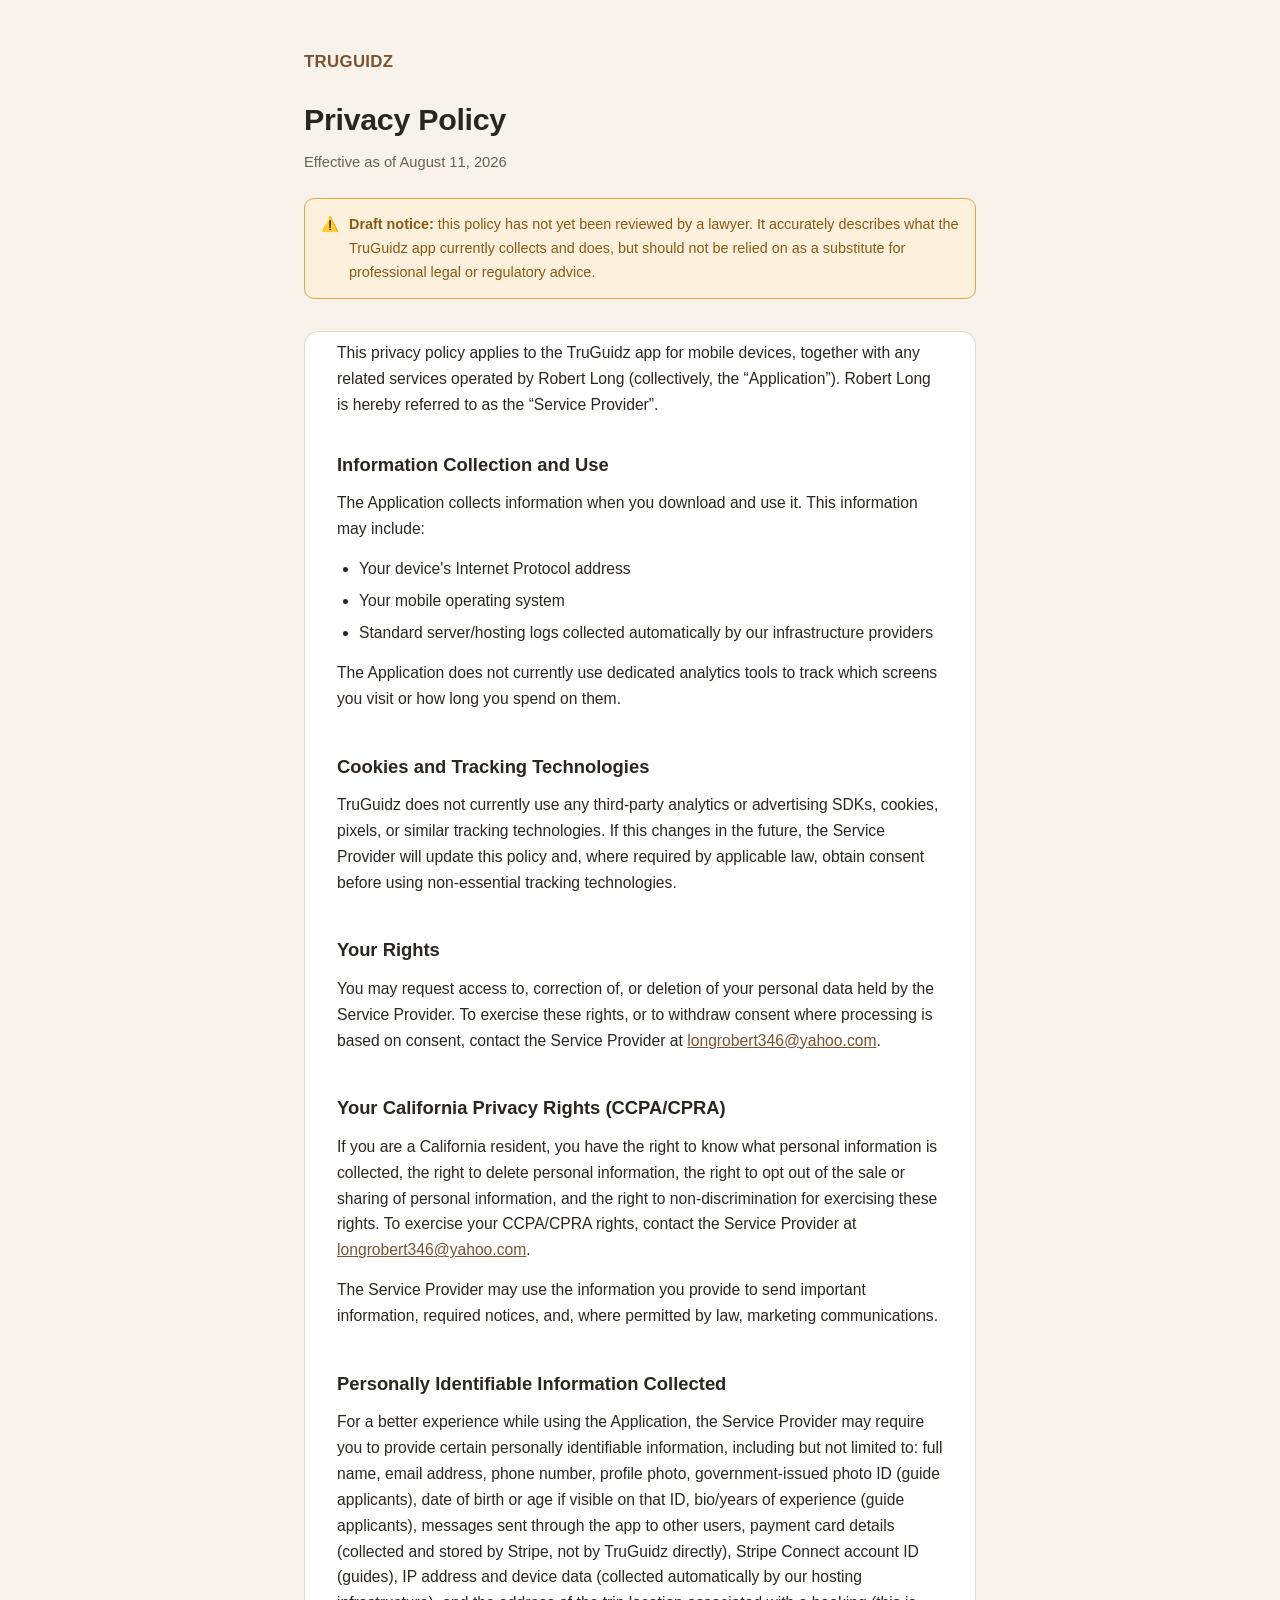
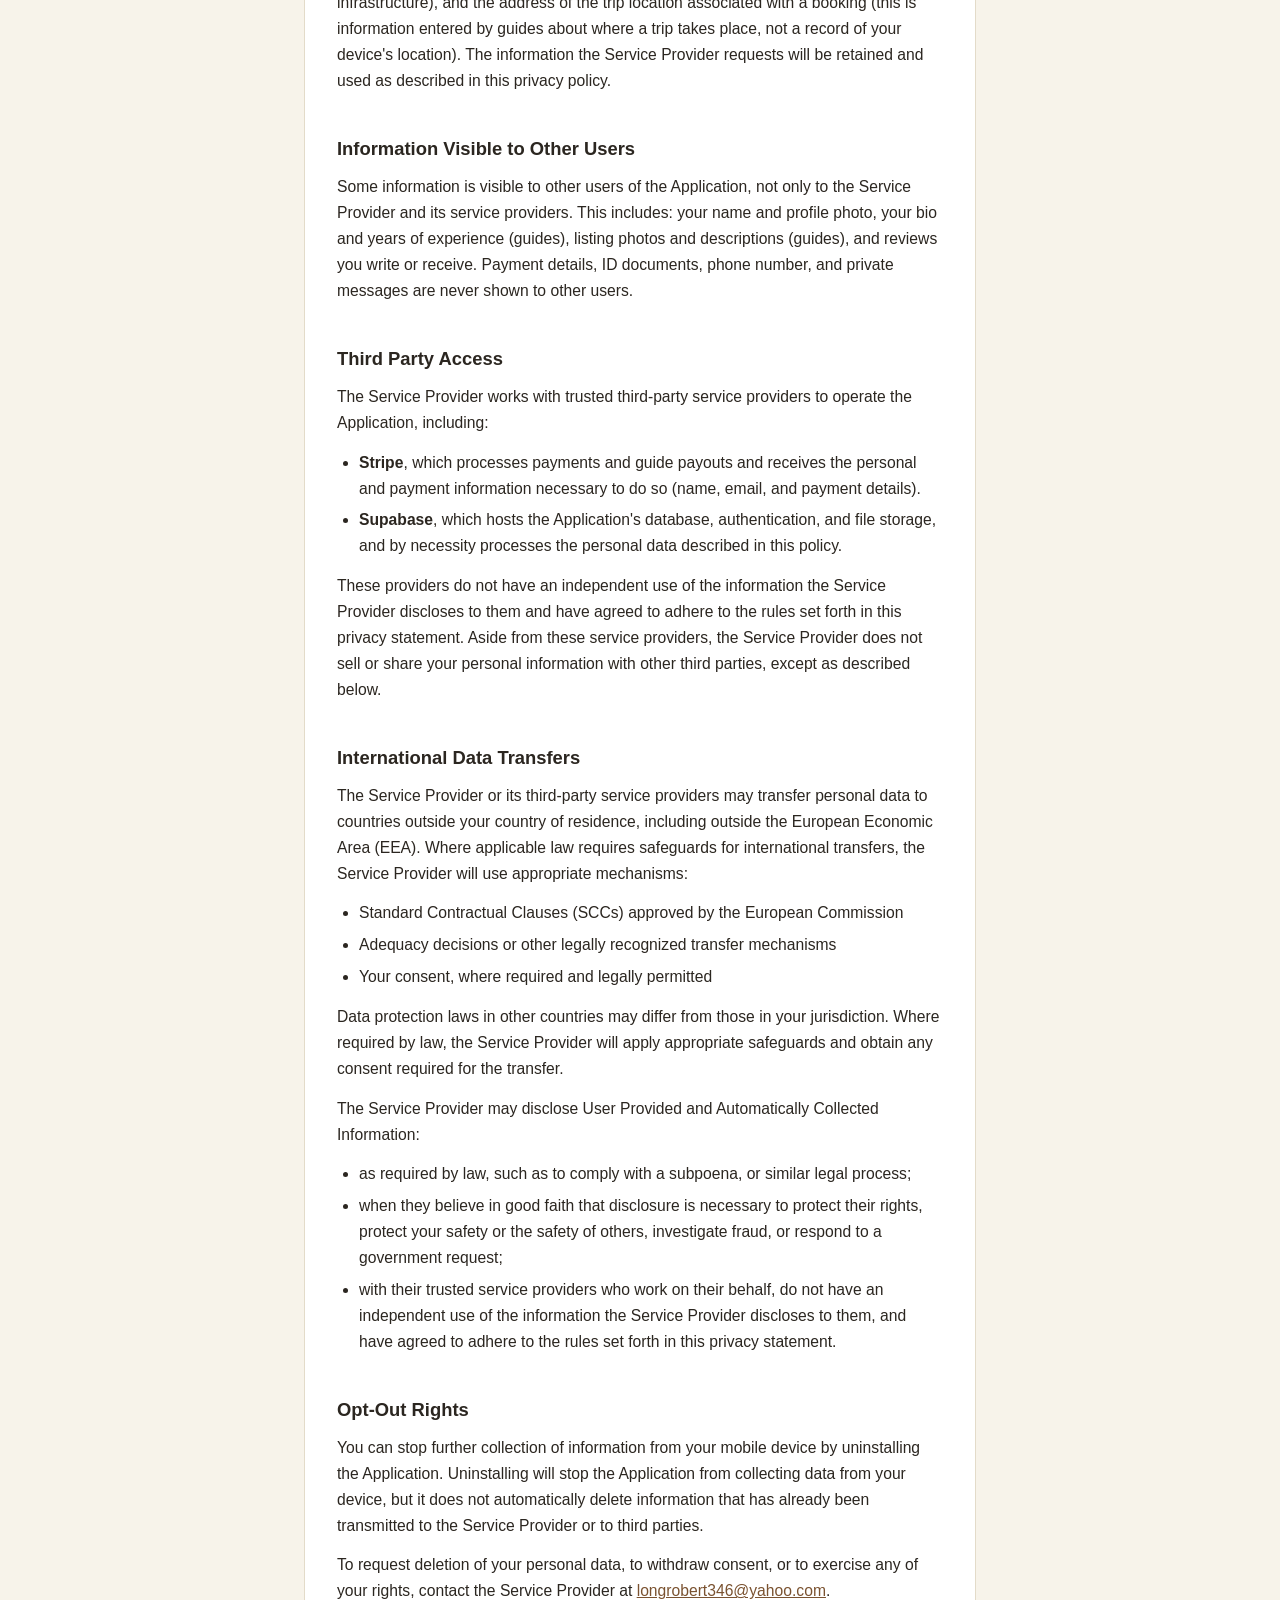
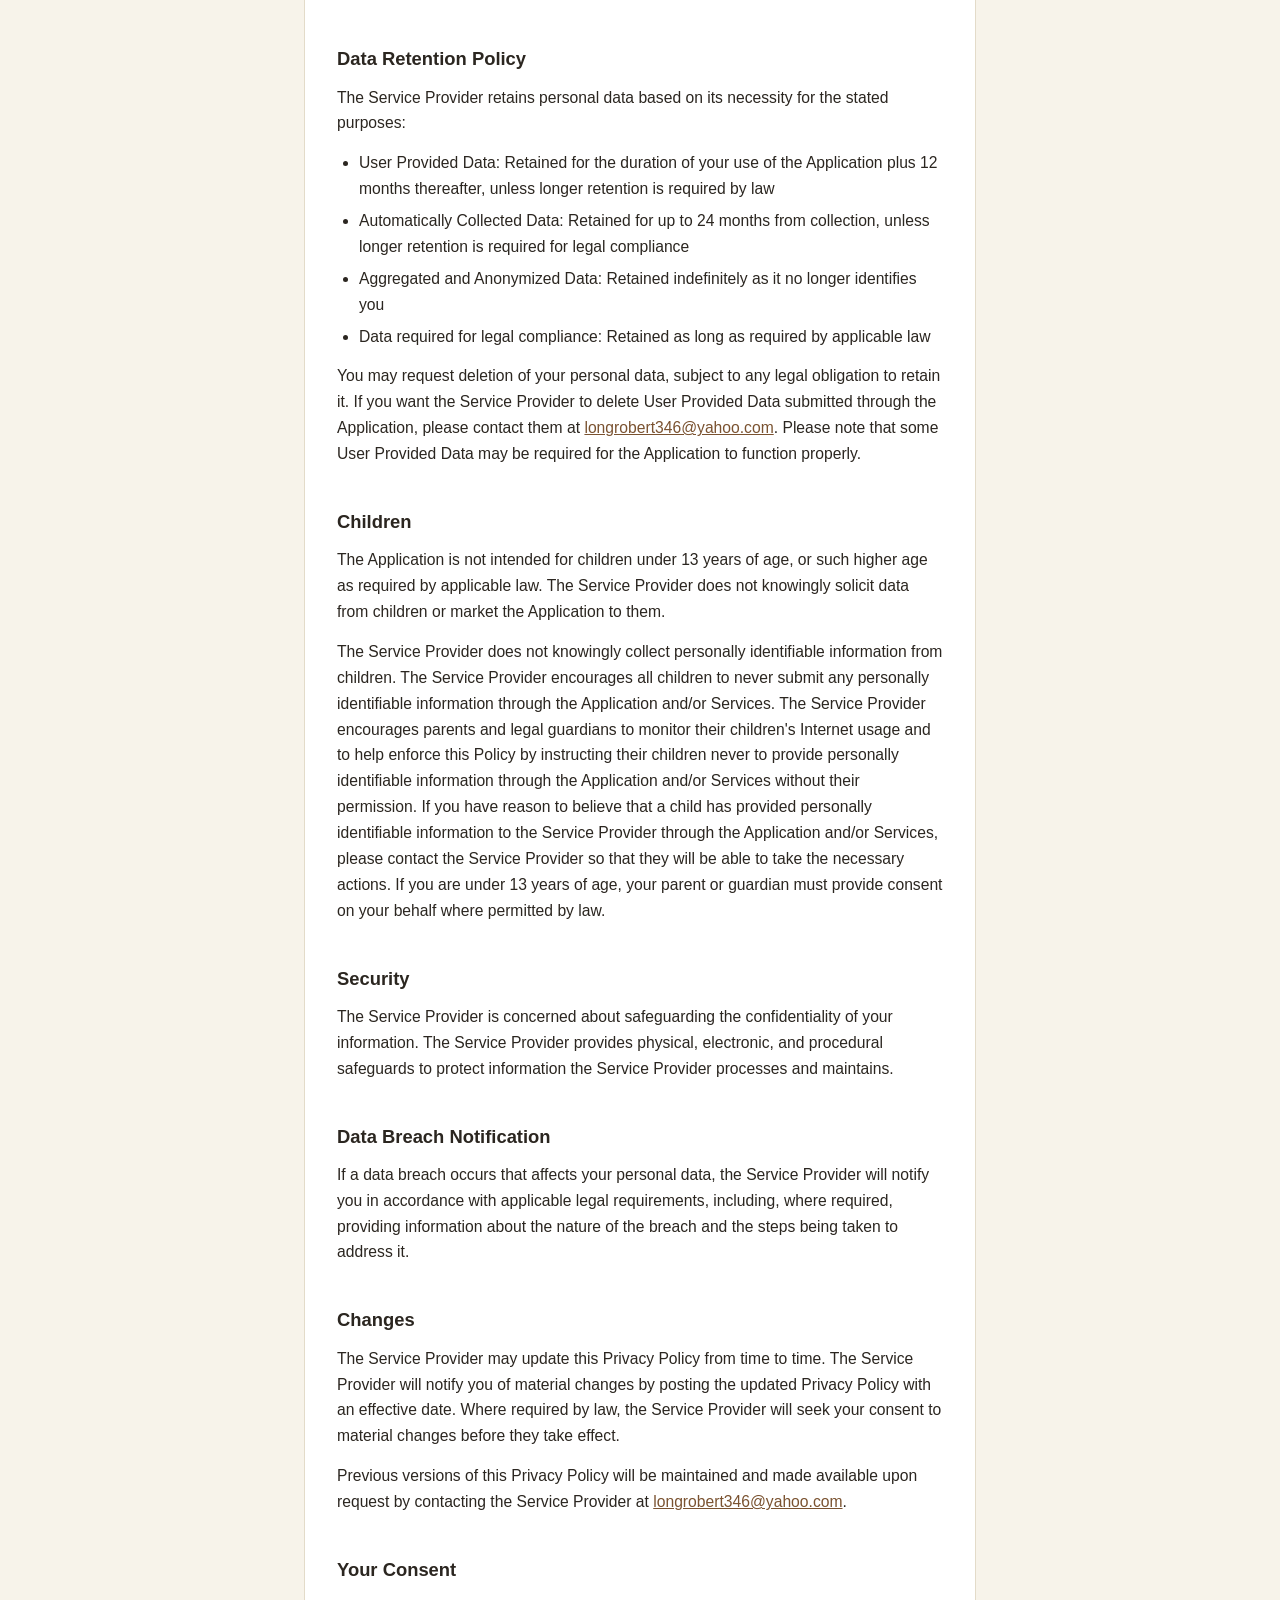
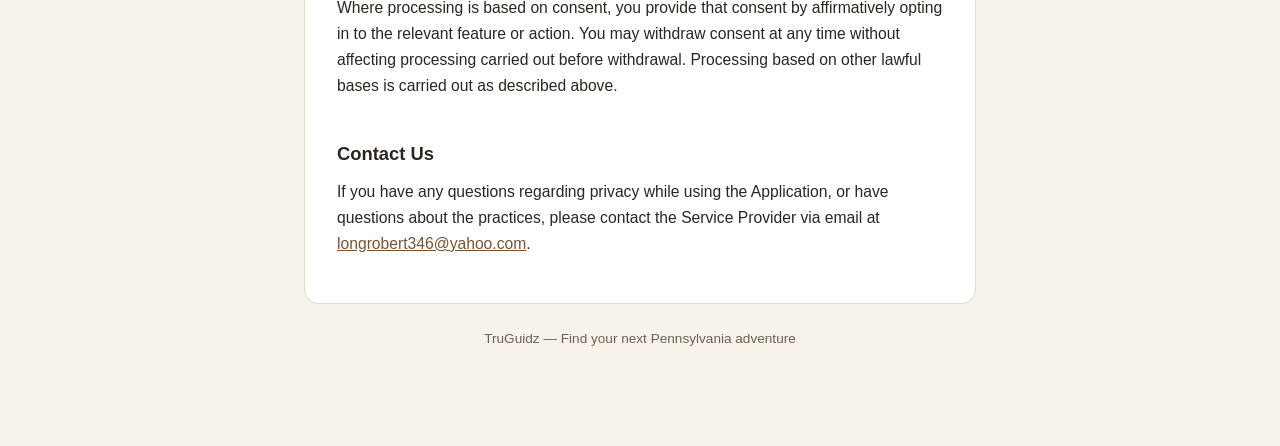
==== index.html @ 936d5848 "Add TruGuidz privacy policy page" ====
<!DOCTYPE html>
<html lang="en">
<head>
<meta charset="UTF-8">
<meta name="viewport" content="width=device-width, initial-scale=1.0">
<title>Privacy Policy — TruGuidz</title>
<meta name="description" content="Privacy Policy for the TruGuidz mobile app.">
<style>
  :root {
    --bg: #f7f3ea;
    --card: #ffffff;
    --text: #2b2620;
    --text-secondary: #6b6152;
    --accent: #7a5230;
    --border: #e3dbc9;
    --warn-bg: #fdf1de;
    --warn-border: #e0a94f;
    --warn-text: #8a5a12;
  }
  @media (prefers-color-scheme: dark) {
    :root {
      --bg: #1c2118;
      --card: #262c21;
      --text: #f0ece1;
      --text-secondary: #b3ab98;
      --accent: #d3a86c;
      --border: #3a4234;
      --warn-bg: #332a17;
      --warn-border: #a97a2e;
      --warn-text: #eec27f;
    }
  }
  * { box-sizing: border-box; }
  html, body {
    margin: 0;
    padding: 0;
    background: var(--bg);
    color: var(--text);
  }
  body {
    font-family: -apple-system, BlinkMacSystemFont, "Segoe UI", Roboto, Helvetica, Arial, sans-serif;
    line-height: 1.65;
    -webkit-font-smoothing: antialiased;
  }
  .wrap {
    max-width: 720px;
    margin: 0 auto;
    padding: 48px 24px 96px;
  }
  header {
    margin-bottom: 32px;
  }
  .brand {
    display: flex;
    align-items: center;
    gap: 10px;
    font-weight: 700;
    font-size: 1.05rem;
    color: var(--accent);
    letter-spacing: 0.02em;
    text-transform: uppercase;
    margin-bottom: 18px;
  }
  h1 {
    font-size: 1.9rem;
    margin: 0 0 6px;
    letter-spacing: -0.01em;
  }
  .effective {
    color: var(--text-secondary);
    font-size: 0.92rem;
    margin: 0;
  }
  .draft-banner {
    display: flex;
    gap: 10px;
    align-items: flex-start;
    background: var(--warn-bg);
    border: 1px solid var(--warn-border);
    color: var(--warn-text);
    border-radius: 10px;
    padding: 14px 16px;
    font-size: 0.9rem;
    margin: 24px 0 8px;
  }
  .draft-banner strong { color: inherit; }
  main {
    background: var(--card);
    border: 1px solid var(--border);
    border-radius: 14px;
    padding: 8px 32px 32px;
  }
  h2 {
    font-size: 1.15rem;
    margin: 32px 0 10px;
    padding-top: 8px;
  }
  h2:first-of-type { margin-top: 24px; }
  p, li { font-size: 0.98rem; color: var(--text); }
  p { margin: 0 0 14px; }
  ul { margin: 0 0 14px; padding-left: 22px; }
  li { margin-bottom: 6px; }
  a { color: var(--accent); }
  .contact {
    margin-top: 8px;
  }
  footer {
    max-width: 720px;
    margin: 24px auto 0;
    padding: 0 24px;
    color: var(--text-secondary);
    font-size: 0.85rem;
    text-align: center;
  }
</style>
</head>
<body>
  <div class="wrap">
    <header>
      <div class="brand">TruGuidz</div>
      <h1>Privacy Policy</h1>
      <p class="effective">Effective as of August 11, 2026</p>
      <div class="draft-banner">
        <span>⚠️</span>
        <span><strong>Draft notice:</strong> this policy has not yet been reviewed by a lawyer. It accurately describes what the TruGuidz app currently collects and does, but should not be relied on as a substitute for professional legal or regulatory advice.</span>
      </div>
    </header>

    <main>
      <p>This privacy policy applies to the TruGuidz app for mobile devices, together with any related services operated by Robert Long (collectively, the &ldquo;Application&rdquo;). Robert Long is hereby referred to as the &ldquo;Service Provider&rdquo;.</p>

      <h2>Information Collection and Use</h2>
      <p>The Application collects information when you download and use it. This information may include:</p>
      <ul>
        <li>Your device's Internet Protocol address</li>
        <li>Your mobile operating system</li>
        <li>Standard server/hosting logs collected automatically by our infrastructure providers</li>
      </ul>
      <p>The Application does not currently use dedicated analytics tools to track which screens you visit or how long you spend on them.</p>

      <h2>Cookies and Tracking Technologies</h2>
      <p>TruGuidz does not currently use any third-party analytics or advertising SDKs, cookies, pixels, or similar tracking technologies. If this changes in the future, the Service Provider will update this policy and, where required by applicable law, obtain consent before using non-essential tracking technologies.</p>

      <h2>Your Rights</h2>
      <p>You may request access to, correction of, or deletion of your personal data held by the Service Provider. To exercise these rights, or to withdraw consent where processing is based on consent, contact the Service Provider at <a href="mailto:longrobert346@yahoo.com">longrobert346@yahoo.com</a>.</p>

      <h2>Your California Privacy Rights (CCPA/CPRA)</h2>
      <p>If you are a California resident, you have the right to know what personal information is collected, the right to delete personal information, the right to opt out of the sale or sharing of personal information, and the right to non-discrimination for exercising these rights. To exercise your CCPA/CPRA rights, contact the Service Provider at <a href="mailto:longrobert346@yahoo.com">longrobert346@yahoo.com</a>.</p>
      <p>The Service Provider may use the information you provide to send important information, required notices, and, where permitted by law, marketing communications.</p>

      <h2>Personally Identifiable Information Collected</h2>
      <p>For a better experience while using the Application, the Service Provider may require you to provide certain personally identifiable information, including but not limited to: full name, email address, phone number, profile photo, government-issued photo ID (guide applicants), date of birth or age if visible on that ID, bio/years of experience (guide applicants), messages sent through the app to other users, payment card details (collected and stored by Stripe, not by TruGuidz directly), Stripe Connect account ID (guides), IP address and device data (collected automatically by our hosting infrastructure), and the address of the trip location associated with a booking (this is information entered by guides about where a trip takes place, not a record of your device's location). The information the Service Provider requests will be retained and used as described in this privacy policy.</p>

      <h2>Information Visible to Other Users</h2>
      <p>Some information is visible to other users of the Application, not only to the Service Provider and its service providers. This includes: your name and profile photo, your bio and years of experience (guides), listing photos and descriptions (guides), and reviews you write or receive. Payment details, ID documents, phone number, and private messages are never shown to other users.</p>

      <h2>Third Party Access</h2>
      <p>The Service Provider works with trusted third-party service providers to operate the Application, including:</p>
      <ul>
        <li><strong>Stripe</strong>, which processes payments and guide payouts and receives the personal and payment information necessary to do so (name, email, and payment details).</li>
        <li><strong>Supabase</strong>, which hosts the Application's database, authentication, and file storage, and by necessity processes the personal data described in this policy.</li>
      </ul>
      <p>These providers do not have an independent use of the information the Service Provider discloses to them and have agreed to adhere to the rules set forth in this privacy statement. Aside from these service providers, the Service Provider does not sell or share your personal information with other third parties, except as described below.</p>

      <h2>International Data Transfers</h2>
      <p>The Service Provider or its third-party service providers may transfer personal data to countries outside your country of residence, including outside the European Economic Area (EEA). Where applicable law requires safeguards for international transfers, the Service Provider will use appropriate mechanisms:</p>
      <ul>
        <li>Standard Contractual Clauses (SCCs) approved by the European Commission</li>
        <li>Adequacy decisions or other legally recognized transfer mechanisms</li>
        <li>Your consent, where required and legally permitted</li>
      </ul>
      <p>Data protection laws in other countries may differ from those in your jurisdiction. Where required by law, the Service Provider will apply appropriate safeguards and obtain any consent required for the transfer.</p>
      <p>The Service Provider may disclose User Provided and Automatically Collected Information:</p>
      <ul>
        <li>as required by law, such as to comply with a subpoena, or similar legal process;</li>
        <li>when they believe in good faith that disclosure is necessary to protect their rights, protect your safety or the safety of others, investigate fraud, or respond to a government request;</li>
        <li>with their trusted service providers who work on their behalf, do not have an independent use of the information the Service Provider discloses to them, and have agreed to adhere to the rules set forth in this privacy statement.</li>
      </ul>

      <h2>Opt-Out Rights</h2>
      <p>You can stop further collection of information from your mobile device by uninstalling the Application. Uninstalling will stop the Application from collecting data from your device, but it does not automatically delete information that has already been transmitted to the Service Provider or to third parties.</p>
      <p>To request deletion of your personal data, to withdraw consent, or to exercise any of your rights, contact the Service Provider at <a href="mailto:longrobert346@yahoo.com">longrobert346@yahoo.com</a>.</p>

      <h2>Data Retention Policy</h2>
      <p>The Service Provider retains personal data based on its necessity for the stated purposes:</p>
      <ul>
        <li>User Provided Data: Retained for the duration of your use of the Application plus 12 months thereafter, unless longer retention is required by law</li>
        <li>Automatically Collected Data: Retained for up to 24 months from collection, unless longer retention is required for legal compliance</li>
        <li>Aggregated and Anonymized Data: Retained indefinitely as it no longer identifies you</li>
        <li>Data required for legal compliance: Retained as long as required by applicable law</li>
      </ul>
      <p>You may request deletion of your personal data, subject to any legal obligation to retain it. If you want the Service Provider to delete User Provided Data submitted through the Application, please contact them at <a href="mailto:longrobert346@yahoo.com">longrobert346@yahoo.com</a>. Please note that some User Provided Data may be required for the Application to function properly.</p>

      <h2>Children</h2>
      <p>The Application is not intended for children under 13 years of age, or such higher age as required by applicable law. The Service Provider does not knowingly solicit data from children or market the Application to them.</p>
      <p>The Service Provider does not knowingly collect personally identifiable information from children. The Service Provider encourages all children to never submit any personally identifiable information through the Application and/or Services. The Service Provider encourages parents and legal guardians to monitor their children's Internet usage and to help enforce this Policy by instructing their children never to provide personally identifiable information through the Application and/or Services without their permission. If you have reason to believe that a child has provided personally identifiable information to the Service Provider through the Application and/or Services, please contact the Service Provider so that they will be able to take the necessary actions. If you are under 13 years of age, your parent or guardian must provide consent on your behalf where permitted by law.</p>

      <h2>Security</h2>
      <p>The Service Provider is concerned about safeguarding the confidentiality of your information. The Service Provider provides physical, electronic, and procedural safeguards to protect information the Service Provider processes and maintains.</p>

      <h2>Data Breach Notification</h2>
      <p>If a data breach occurs that affects your personal data, the Service Provider will notify you in accordance with applicable legal requirements, including, where required, providing information about the nature of the breach and the steps being taken to address it.</p>

      <h2>Changes</h2>
      <p>The Service Provider may update this Privacy Policy from time to time. The Service Provider will notify you of material changes by posting the updated Privacy Policy with an effective date. Where required by law, the Service Provider will seek your consent to material changes before they take effect.</p>
      <p>Previous versions of this Privacy Policy will be maintained and made available upon request by contacting the Service Provider at <a href="mailto:longrobert346@yahoo.com">longrobert346@yahoo.com</a>.</p>

      <h2>Your Consent</h2>
      <p>Where processing is based on consent, you provide that consent by affirmatively opting in to the relevant feature or action. You may withdraw consent at any time without affecting processing carried out before withdrawal. Processing based on other lawful bases is carried out as described above.</p>

      <h2>Contact Us</h2>
      <p class="contact">If you have any questions regarding privacy while using the Application, or have questions about the practices, please contact the Service Provider via email at <a href="mailto:longrobert346@yahoo.com">longrobert346@yahoo.com</a>.</p>
    </main>

    <footer>
      TruGuidz — Find your next Pennsylvania adventure
    </footer>
  </div>
</body>
</html>
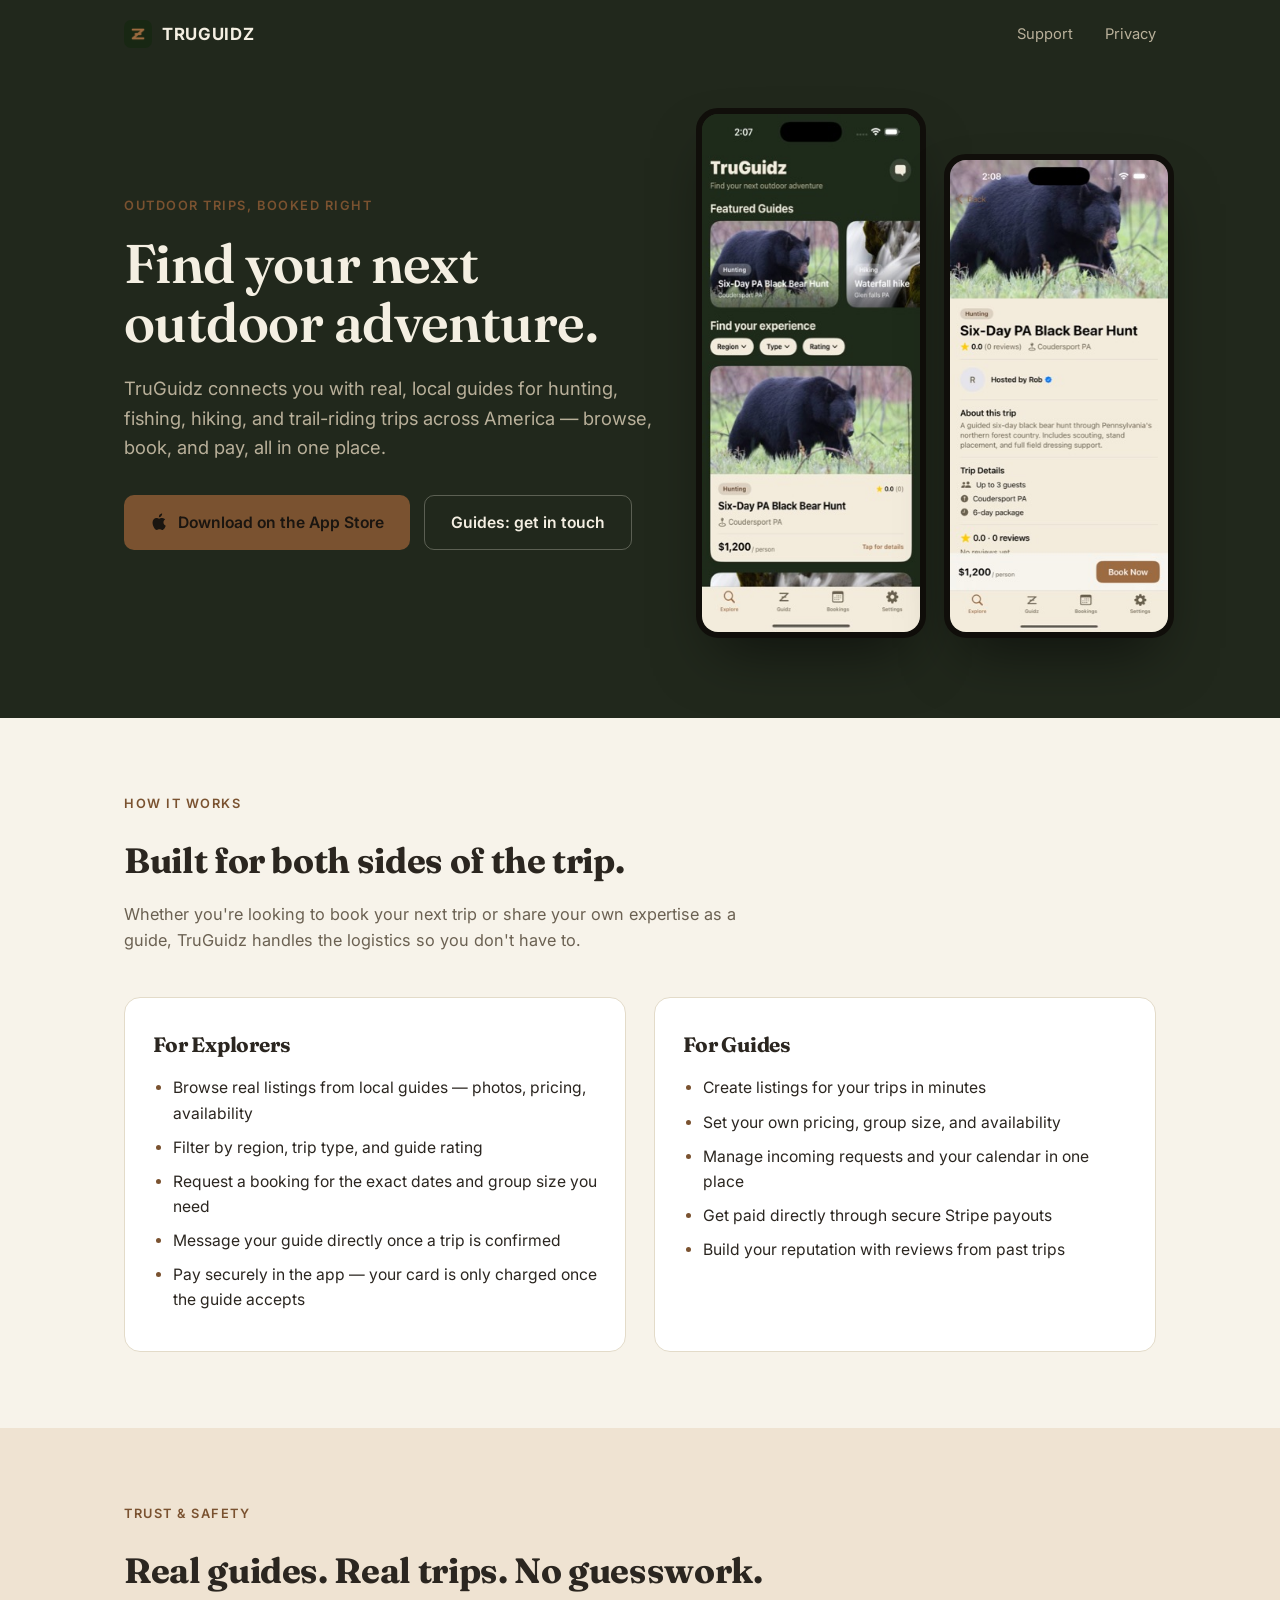
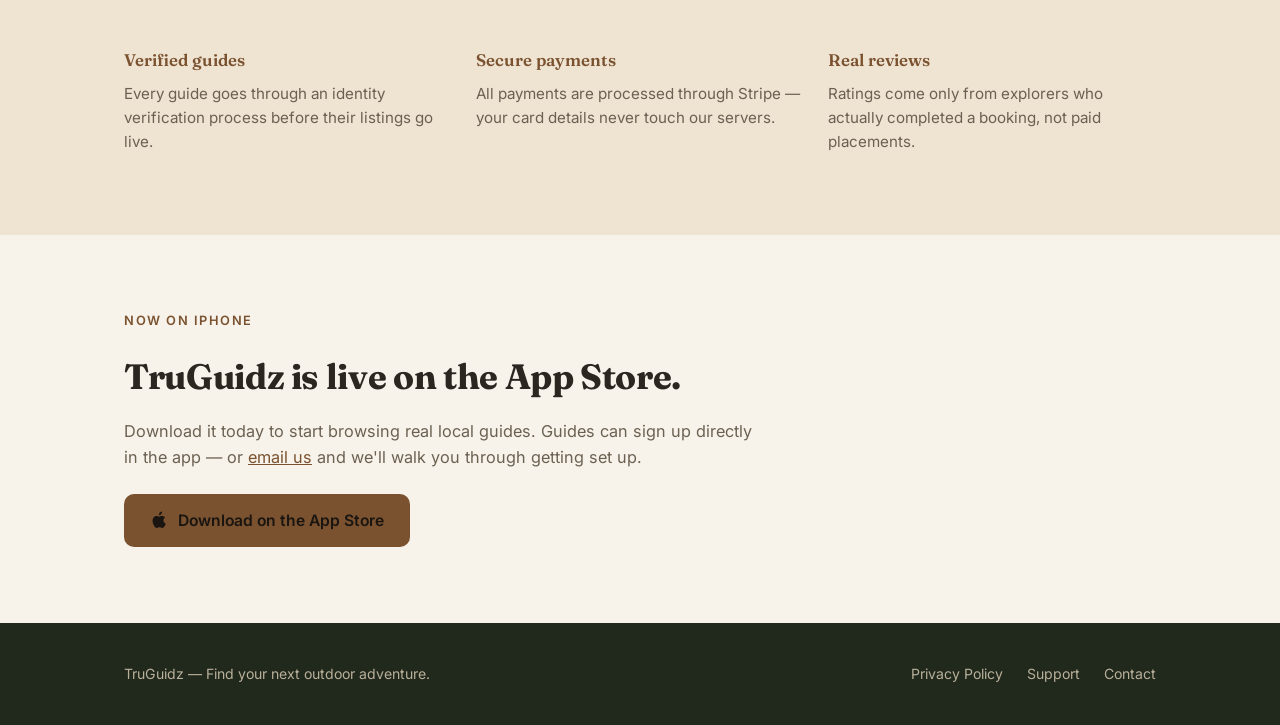
==== commit 186131d6: "Make the landing page the site root, move privacy policy to /privacy.html truguidz.com is about to b" ====
--- a/index.html
+++ b/index.html
@@ -3,8 +3,12 @@
 <head>
 <meta charset="UTF-8">
 <meta name="viewport" content="width=device-width, initial-scale=1.0">
-<title>Privacy Policy — TruGuidz</title>
-<meta name="description" content="Privacy Policy for the TruGuidz mobile app.">
+<title>TruGuidz — Find Your Next Outdoor Adventure</title>
+<meta name="description" content="TruGuidz connects explorers with local outdoor guides for hunting, fishing, hiking, and trail-riding trips across America.">
+<link rel="icon" href="img/icon-512.png">
+<link rel="preconnect" href="https://fonts.googleapis.com">
+<link rel="preconnect" href="https://fonts.gstatic.com" crossorigin>
+<link href="https://fonts.googleapis.com/css2?family=Fraunces:opsz,wght@9..144,400;9..144,600;9..144,700&family=Inter:wght@400;500;600;700&display=swap" rel="stylesheet">
 <style>
   :root {
     --bg: #f7f3ea;
@@ -12,10 +16,11 @@
     --text: #2b2620;
     --text-secondary: #6b6152;
     --accent: #7a5230;
+    --accent-soft: #efe3d2;
     --border: #e3dbc9;
-    --warn-bg: #fdf1de;
-    --warn-border: #e0a94f;
-    --warn-text: #8a5a12;
+    --hero-bg: #21281c;
+    --hero-text: #f4efe2;
+    --hero-text-secondary: #b9b09a;
   }
   @media (prefers-color-scheme: dark) {
     :root {
@@ -24,10 +29,11 @@
       --text: #f0ece1;
       --text-secondary: #b3ab98;
       --accent: #d3a86c;
+      --accent-soft: #33291b;
       --border: #3a4234;
-      --warn-bg: #332a17;
-      --warn-border: #a97a2e;
-      --warn-text: #eec27f;
+      --hero-bg: #14170f;
+      --hero-text: #f4efe2;
+      --hero-text-secondary: #948a72;
     }
   }
   * { box-sizing: border-box; }
@@ -38,17 +44,30 @@
     color: var(--text);
   }
   body {
-    font-family: -apple-system, BlinkMacSystemFont, "Segoe UI", Roboto, Helvetica, Arial, sans-serif;
-    line-height: 1.65;
+    font-family: 'Inter', -apple-system, BlinkMacSystemFont, "Segoe UI", sans-serif;
+    line-height: 1.6;
     -webkit-font-smoothing: antialiased;
   }
+  h1, h2, h3 {
+    font-family: 'Fraunces', Georgia, serif;
+    letter-spacing: -0.01em;
+    text-wrap: balance;
+  }
+  img { max-width: 100%; display: block; }
+  a { color: var(--accent); }
+
   .wrap {
-    max-width: 720px;
+    max-width: 1080px;
     margin: 0 auto;
-    padding: 48px 24px 96px;
-  }
-  header {
-    margin-bottom: 32px;
+    padding: 0 24px;
+  }
+
+  /* Nav */
+  nav.top {
+    display: flex;
+    align-items: center;
+    justify-content: space-between;
+    padding: 20px 0;
   }
   .brand {
     display: flex;
@@ -56,165 +75,273 @@
     gap: 10px;
     font-weight: 700;
     font-size: 1.05rem;
+    color: var(--hero-text);
+    text-transform: uppercase;
+    letter-spacing: 0.04em;
+  }
+  .brand img { width: 28px; height: 28px; border-radius: 7px; }
+  nav.top .links a {
+    color: var(--hero-text-secondary);
+    text-decoration: none;
+    font-size: 0.92rem;
+    margin-left: 28px;
+  }
+  nav.top .links a:hover { color: var(--hero-text); }
+
+  /* Hero */
+  header.hero {
+    background: var(--hero-bg);
+    color: var(--hero-text);
+    padding-bottom: 80px;
+  }
+  .hero-inner {
+    display: grid;
+    grid-template-columns: 1.1fr 0.9fr;
+    gap: 48px;
+    align-items: center;
+    padding-top: 40px;
+  }
+  @media (max-width: 780px) {
+    .hero-inner { grid-template-columns: 1fr; padding-top: 8px; }
+  }
+  .eyebrow {
+    font-size: 0.8rem;
+    letter-spacing: 0.12em;
+    text-transform: uppercase;
     color: var(--accent);
-    letter-spacing: 0.02em;
-    text-transform: uppercase;
+    font-weight: 600;
     margin-bottom: 18px;
   }
-  h1 {
-    font-size: 1.9rem;
-    margin: 0 0 6px;
-    letter-spacing: -0.01em;
-  }
-  .effective {
-    color: var(--text-secondary);
-    font-size: 0.92rem;
-    margin: 0;
-  }
-  .draft-banner {
+  h1.hero-title {
+    font-size: clamp(2.4rem, 5vw, 3.4rem);
+    line-height: 1.08;
+    margin: 0 0 22px;
+    font-weight: 600;
+  }
+  p.hero-sub {
+    font-size: 1.15rem;
+    color: var(--hero-text-secondary);
+    max-width: 46ch;
+    margin: 0 0 32px;
+  }
+  .hero-actions { display: flex; gap: 14px; flex-wrap: wrap; }
+  .btn {
+    display: inline-block;
+    padding: 14px 26px;
+    border-radius: 10px;
+    font-weight: 600;
+    font-size: 0.98rem;
+    text-decoration: none;
+  }
+  .btn-primary {
+    background: var(--accent);
+    color: #1a1510;
+  }
+  .btn-ghost {
+    color: var(--hero-text);
+    border: 1px solid rgba(244,239,226,0.28);
+  }
+  .btn-appstore {
+    display: inline-flex;
+    align-items: center;
+    gap: 10px;
+  }
+  .hero-visual {
     display: flex;
-    gap: 10px;
-    align-items: flex-start;
-    background: var(--warn-bg);
-    border: 1px solid var(--warn-border);
-    color: var(--warn-text);
-    border-radius: 10px;
-    padding: 14px 16px;
-    font-size: 0.9rem;
-    margin: 24px 0 8px;
-  }
-  .draft-banner strong { color: inherit; }
-  main {
+    justify-content: center;
+    gap: 18px;
+  }
+  .phone-shot {
+    width: 100%;
+    max-width: 230px;
+    border-radius: 22px;
+    border: 6px solid #100e0a;
+    box-shadow: 0 30px 60px -20px rgba(0,0,0,0.55);
+  }
+  .phone-shot.offset { margin-top: 46px; }
+
+  /* Sections */
+  section { padding: 76px 0; }
+  .section-head { max-width: 640px; margin: 0 0 44px; }
+  .section-head .eyebrow { color: var(--accent); }
+  .section-head h2 { font-size: clamp(1.7rem, 3.2vw, 2.2rem); margin: 0 0 12px; }
+  .section-head p { color: var(--text-secondary); margin: 0; font-size: 1.02rem; }
+
+  .grid-2 {
+    display: grid;
+    grid-template-columns: 1fr 1fr;
+    gap: 28px;
+  }
+  @media (max-width: 780px) { .grid-2 { grid-template-columns: 1fr; } }
+
+  .card {
     background: var(--card);
     border: 1px solid var(--border);
-    border-radius: 14px;
-    padding: 8px 32px 32px;
-  }
-  h2 {
-    font-size: 1.15rem;
-    margin: 32px 0 10px;
-    padding-top: 8px;
-  }
-  h2:first-of-type { margin-top: 24px; }
-  p, li { font-size: 0.98rem; color: var(--text); }
-  p { margin: 0 0 14px; }
-  ul { margin: 0 0 14px; padding-left: 22px; }
-  li { margin-bottom: 6px; }
-  a { color: var(--accent); }
-  .contact {
-    margin-top: 8px;
-  }
+    border-radius: 16px;
+    padding: 30px 28px;
+  }
+  .card h3 {
+    font-size: 1.3rem;
+    margin: 0 0 14px;
+  }
+  .card ul {
+    margin: 0;
+    padding-left: 20px;
+    color: var(--text);
+  }
+  .card li { margin-bottom: 9px; font-size: 0.98rem; }
+  .card li::marker { color: var(--accent); }
+
+  .trust-row {
+    display: grid;
+    grid-template-columns: repeat(3, 1fr);
+    gap: 24px;
+  }
+  @media (max-width: 780px) { .trust-row { grid-template-columns: 1fr; } }
+  .trust-item {
+    padding: 4px 0;
+  }
+  .trust-item .num {
+    font-family: 'Fraunces', Georgia, serif;
+    font-size: 1.05rem;
+    color: var(--accent);
+    margin-bottom: 8px;
+    font-weight: 600;
+  }
+  .trust-item p { margin: 0; color: var(--text-secondary); font-size: 0.95rem; }
+
   footer {
-    max-width: 720px;
-    margin: 24px auto 0;
-    padding: 0 24px;
-    color: var(--text-secondary);
-    font-size: 0.85rem;
-    text-align: center;
-  }
+    background: var(--hero-bg);
+    color: var(--hero-text-secondary);
+    padding: 40px 0;
+    font-size: 0.88rem;
+  }
+  footer .wrap {
+    display: flex;
+    justify-content: space-between;
+    align-items: center;
+    flex-wrap: wrap;
+    gap: 12px;
+  }
+  footer a { color: var(--hero-text-secondary); text-decoration: none; margin-left: 20px; }
+  footer a:hover { color: var(--hero-text); }
+  footer .foot-links { margin-left: -20px; }
 </style>
 </head>
 <body>
-  <div class="wrap">
-    <header>
-      <div class="brand">TruGuidz</div>
-      <h1>Privacy Policy</h1>
-      <p class="effective">Effective as of August 11, 2026</p>
-      <div class="draft-banner">
-        <span>⚠️</span>
-        <span><strong>Draft notice:</strong> this policy has not yet been reviewed by a lawyer. It accurately describes what the TruGuidz app currently collects and does, but should not be relied on as a substitute for professional legal or regulatory advice.</span>
-      </div>
-    </header>
-
-    <main>
-      <p>This privacy policy applies to the TruGuidz app for mobile devices, together with any related services operated by Robert Long (collectively, the &ldquo;Application&rdquo;). Robert Long is hereby referred to as the &ldquo;Service Provider&rdquo;.</p>
-
-      <h2>Information Collection and Use</h2>
-      <p>The Application collects information when you download and use it. This information may include:</p>
-      <ul>
-        <li>Your device's Internet Protocol address</li>
-        <li>Your mobile operating system</li>
-        <li>Standard server/hosting logs collected automatically by our infrastructure providers</li>
-      </ul>
-      <p>The Application does not currently use dedicated analytics tools to track which screens you visit or how long you spend on them.</p>
-
-      <h2>Cookies and Tracking Technologies</h2>
-      <p>TruGuidz does not currently use any third-party analytics or advertising SDKs, cookies, pixels, or similar tracking technologies. If this changes in the future, the Service Provider will update this policy and, where required by applicable law, obtain consent before using non-essential tracking technologies.</p>
-
-      <h2>Your Rights</h2>
-      <p>You may request access to, correction of, or deletion of your personal data held by the Service Provider. To exercise these rights, or to withdraw consent where processing is based on consent, contact the Service Provider at <a href="mailto:longrobert346@yahoo.com">longrobert346@yahoo.com</a>.</p>
-
-      <h2>Your California Privacy Rights (CCPA/CPRA)</h2>
-      <p>If you are a California resident, you have the right to know what personal information is collected, the right to delete personal information, the right to opt out of the sale or sharing of personal information, and the right to non-discrimination for exercising these rights. To exercise your CCPA/CPRA rights, contact the Service Provider at <a href="mailto:longrobert346@yahoo.com">longrobert346@yahoo.com</a>.</p>
-      <p>The Service Provider may use the information you provide to send important information, required notices, and, where permitted by law, marketing communications.</p>
-
-      <h2>Personally Identifiable Information Collected</h2>
-      <p>For a better experience while using the Application, the Service Provider may require you to provide certain personally identifiable information, including but not limited to: full name, email address, phone number, profile photo, government-issued photo ID (guide applicants), date of birth or age if visible on that ID, bio/years of experience (guide applicants), messages sent through the app to other users, payment card details (collected and stored by Stripe, not by TruGuidz directly), Stripe Connect account ID (guides), IP address and device data (collected automatically by our hosting infrastructure), and the address of the trip location associated with a booking (this is information entered by guides about where a trip takes place, not a record of your device's location). The information the Service Provider requests will be retained and used as described in this privacy policy.</p>
-
-      <h2>Information Visible to Other Users</h2>
-      <p>Some information is visible to other users of the Application, not only to the Service Provider and its service providers. This includes: your name and profile photo, your bio and years of experience (guides), listing photos and descriptions (guides), and reviews you write or receive. Payment details, ID documents, phone number, and private messages are never shown to other users.</p>
-
-      <h2>Third Party Access</h2>
-      <p>The Service Provider works with trusted third-party service providers to operate the Application, including:</p>
-      <ul>
-        <li><strong>Stripe</strong>, which processes payments and guide payouts and receives the personal and payment information necessary to do so (name, email, and payment details).</li>
-        <li><strong>Supabase</strong>, which hosts the Application's database, authentication, and file storage, and by necessity processes the personal data described in this policy.</li>
-      </ul>
-      <p>These providers do not have an independent use of the information the Service Provider discloses to them and have agreed to adhere to the rules set forth in this privacy statement. Aside from these service providers, the Service Provider does not sell or share your personal information with other third parties, except as described below.</p>
-
-      <h2>International Data Transfers</h2>
-      <p>The Service Provider or its third-party service providers may transfer personal data to countries outside your country of residence, including outside the European Economic Area (EEA). Where applicable law requires safeguards for international transfers, the Service Provider will use appropriate mechanisms:</p>
-      <ul>
-        <li>Standard Contractual Clauses (SCCs) approved by the European Commission</li>
-        <li>Adequacy decisions or other legally recognized transfer mechanisms</li>
-        <li>Your consent, where required and legally permitted</li>
-      </ul>
-      <p>Data protection laws in other countries may differ from those in your jurisdiction. Where required by law, the Service Provider will apply appropriate safeguards and obtain any consent required for the transfer.</p>
-      <p>The Service Provider may disclose User Provided and Automatically Collected Information:</p>
-      <ul>
-        <li>as required by law, such as to comply with a subpoena, or similar legal process;</li>
-        <li>when they believe in good faith that disclosure is necessary to protect their rights, protect your safety or the safety of others, investigate fraud, or respond to a government request;</li>
-        <li>with their trusted service providers who work on their behalf, do not have an independent use of the information the Service Provider discloses to them, and have agreed to adhere to the rules set forth in this privacy statement.</li>
-      </ul>
-
-      <h2>Opt-Out Rights</h2>
-      <p>You can stop further collection of information from your mobile device by uninstalling the Application. Uninstalling will stop the Application from collecting data from your device, but it does not automatically delete information that has already been transmitted to the Service Provider or to third parties.</p>
-      <p>To request deletion of your personal data, to withdraw consent, or to exercise any of your rights, contact the Service Provider at <a href="mailto:longrobert346@yahoo.com">longrobert346@yahoo.com</a>.</p>
-
-      <h2>Data Retention Policy</h2>
-      <p>The Service Provider retains personal data based on its necessity for the stated purposes:</p>
-      <ul>
-        <li>User Provided Data: Retained for the duration of your use of the Application plus 12 months thereafter, unless longer retention is required by law</li>
-        <li>Automatically Collected Data: Retained for up to 24 months from collection, unless longer retention is required for legal compliance</li>
-        <li>Aggregated and Anonymized Data: Retained indefinitely as it no longer identifies you</li>
-        <li>Data required for legal compliance: Retained as long as required by applicable law</li>
-      </ul>
-      <p>You may request deletion of your personal data, subject to any legal obligation to retain it. If you want the Service Provider to delete User Provided Data submitted through the Application, please contact them at <a href="mailto:longrobert346@yahoo.com">longrobert346@yahoo.com</a>. Please note that some User Provided Data may be required for the Application to function properly.</p>
-
-      <h2>Children</h2>
-      <p>The Application is not intended for children under 13 years of age, or such higher age as required by applicable law. The Service Provider does not knowingly solicit data from children or market the Application to them.</p>
-      <p>The Service Provider does not knowingly collect personally identifiable information from children. The Service Provider encourages all children to never submit any personally identifiable information through the Application and/or Services. The Service Provider encourages parents and legal guardians to monitor their children's Internet usage and to help enforce this Policy by instructing their children never to provide personally identifiable information through the Application and/or Services without their permission. If you have reason to believe that a child has provided personally identifiable information to the Service Provider through the Application and/or Services, please contact the Service Provider so that they will be able to take the necessary actions. If you are under 13 years of age, your parent or guardian must provide consent on your behalf where permitted by law.</p>
-
-      <h2>Security</h2>
-      <p>The Service Provider is concerned about safeguarding the confidentiality of your information. The Service Provider provides physical, electronic, and procedural safeguards to protect information the Service Provider processes and maintains.</p>
-
-      <h2>Data Breach Notification</h2>
-      <p>If a data breach occurs that affects your personal data, the Service Provider will notify you in accordance with applicable legal requirements, including, where required, providing information about the nature of the breach and the steps being taken to address it.</p>
-
-      <h2>Changes</h2>
-      <p>The Service Provider may update this Privacy Policy from time to time. The Service Provider will notify you of material changes by posting the updated Privacy Policy with an effective date. Where required by law, the Service Provider will seek your consent to material changes before they take effect.</p>
-      <p>Previous versions of this Privacy Policy will be maintained and made available upon request by contacting the Service Provider at <a href="mailto:longrobert346@yahoo.com">longrobert346@yahoo.com</a>.</p>
-
-      <h2>Your Consent</h2>
-      <p>Where processing is based on consent, you provide that consent by affirmatively opting in to the relevant feature or action. You may withdraw consent at any time without affecting processing carried out before withdrawal. Processing based on other lawful bases is carried out as described above.</p>
-
-      <h2>Contact Us</h2>
-      <p class="contact">If you have any questions regarding privacy while using the Application, or have questions about the practices, please contact the Service Provider via email at <a href="mailto:longrobert346@yahoo.com">longrobert346@yahoo.com</a>.</p>
-    </main>
-
-    <footer>
-      TruGuidz — Find your next Pennsylvania adventure
-    </footer>
-  </div>
+
+<header class="hero">
+  <div class="wrap">
+    <nav class="top">
+      <div class="brand"><img src="img/icon-512.png" alt=""> TruGuidz</div>
+      <div class="links">
+        <a href="support.html">Support</a>
+        <a href="index.html">Privacy</a>
+      </div>
+    </nav>
+
+    <div class="hero-inner">
+      <div>
+        <div class="eyebrow">Outdoor trips, booked right</div>
+        <h1 class="hero-title">Find your next outdoor adventure.</h1>
+        <p class="hero-sub">TruGuidz connects you with real, local guides for hunting, fishing, hiking, and trail-riding trips across America — browse, book, and pay, all in one place.</p>
+        <div class="hero-actions">
+          <a class="btn btn-primary btn-appstore" href="https://apps.apple.com/us/app/truguidz/id6804742143">
+            <svg viewBox="0 0 384 512" width="18" height="18" fill="currentColor" aria-hidden="true"><path d="M318.7 268.7c-.2-36.7 16.4-64.4 50-84.8-18.8-26.9-47.2-41.7-84.7-44.6-35.5-2.8-74.3 20.7-88.5 20.7-15 0-49.4-19.7-76.4-19.7C63.3 141 8 184.8 8 273.5c0 26.2 4.8 53.3 14.4 81.2 12.8 37.6 59 129.3 107.2 127.8 25.2-.6 43-17.9 75.8-17.9 31.8 0 48.3 17.9 76.4 17.9 48.6-.7 90.4-84.1 102.6-121.8-65.2-30.7-65.7-90-65.7-91.99zM256.8 82.5c26.9-32 24.5-61.2 23.7-71.5-23.8 1.4-51.3 16.4-67 34.9-17.3 19.8-27.5 44.4-25.3 71.9 25.9 2 49.5-11.1 68.6-35.3z"/></svg>
+            Download on the App Store
+          </a>
+          <a class="btn btn-ghost" href="mailto:longrobert346@yahoo.com">Guides: get in touch</a>
+        </div>
+      </div>
+      <div class="hero-visual">
+        <img class="phone-shot" src="img/explore.jpg" alt="TruGuidz Explore screen showing outdoor trip listings">
+        <img class="phone-shot offset" src="img/listing.jpg" alt="TruGuidz listing detail screen for a guided trip">
+      </div>
+    </div>
+  </div>
+</header>
+
+<section>
+  <div class="wrap">
+    <div class="section-head">
+      <div class="eyebrow">How it works</div>
+      <h2>Built for both sides of the trip.</h2>
+      <p>Whether you're looking to book your next trip or share your own expertise as a guide, TruGuidz handles the logistics so you don't have to.</p>
+    </div>
+    <div class="grid-2">
+      <div class="card">
+        <h3>For Explorers</h3>
+        <ul>
+          <li>Browse real listings from local guides — photos, pricing, availability</li>
+          <li>Filter by region, trip type, and guide rating</li>
+          <li>Request a booking for the exact dates and group size you need</li>
+          <li>Message your guide directly once a trip is confirmed</li>
+          <li>Pay securely in the app — your card is only charged once the guide accepts</li>
+        </ul>
+      </div>
+      <div class="card">
+        <h3>For Guides</h3>
+        <ul>
+          <li>Create listings for your trips in minutes</li>
+          <li>Set your own pricing, group size, and availability</li>
+          <li>Manage incoming requests and your calendar in one place</li>
+          <li>Get paid directly through secure Stripe payouts</li>
+          <li>Build your reputation with reviews from past trips</li>
+        </ul>
+      </div>
+    </div>
+  </div>
+</section>
+
+<section style="background: var(--accent-soft);">
+  <div class="wrap">
+    <div class="section-head">
+      <div class="eyebrow">Trust &amp; safety</div>
+      <h2>Real guides. Real trips. No guesswork.</h2>
+    </div>
+    <div class="trust-row">
+      <div class="trust-item">
+        <div class="num">Verified guides</div>
+        <p>Every guide goes through an identity verification process before their listings go live.</p>
+      </div>
+      <div class="trust-item">
+        <div class="num">Secure payments</div>
+        <p>All payments are processed through Stripe — your card details never touch our servers.</p>
+      </div>
+      <div class="trust-item">
+        <div class="num">Real reviews</div>
+        <p>Ratings come only from explorers who actually completed a booking, not paid placements.</p>
+      </div>
+    </div>
+  </div>
+</section>
+
+<section>
+  <div class="wrap">
+    <div class="section-head" style="margin-bottom: 0;">
+      <div class="eyebrow">Now on iPhone</div>
+      <h2>TruGuidz is live on the App Store.</h2>
+      <p>Download it today to start browsing real local guides. Guides can sign up directly in the app — or <a href="mailto:longrobert346@yahoo.com">email us</a> and we'll walk you through getting set up.</p>
+      <div class="hero-actions" style="margin-top: 24px;">
+        <a class="btn btn-primary btn-appstore" href="https://apps.apple.com/us/app/truguidz/id6804742143">
+          <svg viewBox="0 0 384 512" width="18" height="18" fill="currentColor" aria-hidden="true"><path d="M318.7 268.7c-.2-36.7 16.4-64.4 50-84.8-18.8-26.9-47.2-41.7-84.7-44.6-35.5-2.8-74.3 20.7-88.5 20.7-15 0-49.4-19.7-76.4-19.7C63.3 141 8 184.8 8 273.5c0 26.2 4.8 53.3 14.4 81.2 12.8 37.6 59 129.3 107.2 127.8 25.2-.6 43-17.9 75.8-17.9 31.8 0 48.3 17.9 76.4 17.9 48.6-.7 90.4-84.1 102.6-121.8-65.2-30.7-65.7-90-65.7-91.99zM256.8 82.5c26.9-32 24.5-61.2 23.7-71.5-23.8 1.4-51.3 16.4-67 34.9-17.3 19.8-27.5 44.4-25.3 71.9 25.9 2 49.5-11.1 68.6-35.3z"/></svg>
+          Download on the App Store
+        </a>
+      </div>
+    </div>
+  </div>
+</section>
+
+<footer>
+  <div class="wrap">
+    <div>TruGuidz — Find your next outdoor adventure.</div>
+    <div class="foot-links">
+      <a href="index.html">Privacy Policy</a>
+      <a href="support.html">Support</a>
+      <a href="mailto:longrobert346@yahoo.com">Contact</a>
+    </div>
+  </div>
+</footer>
+
 </body>
 </html>
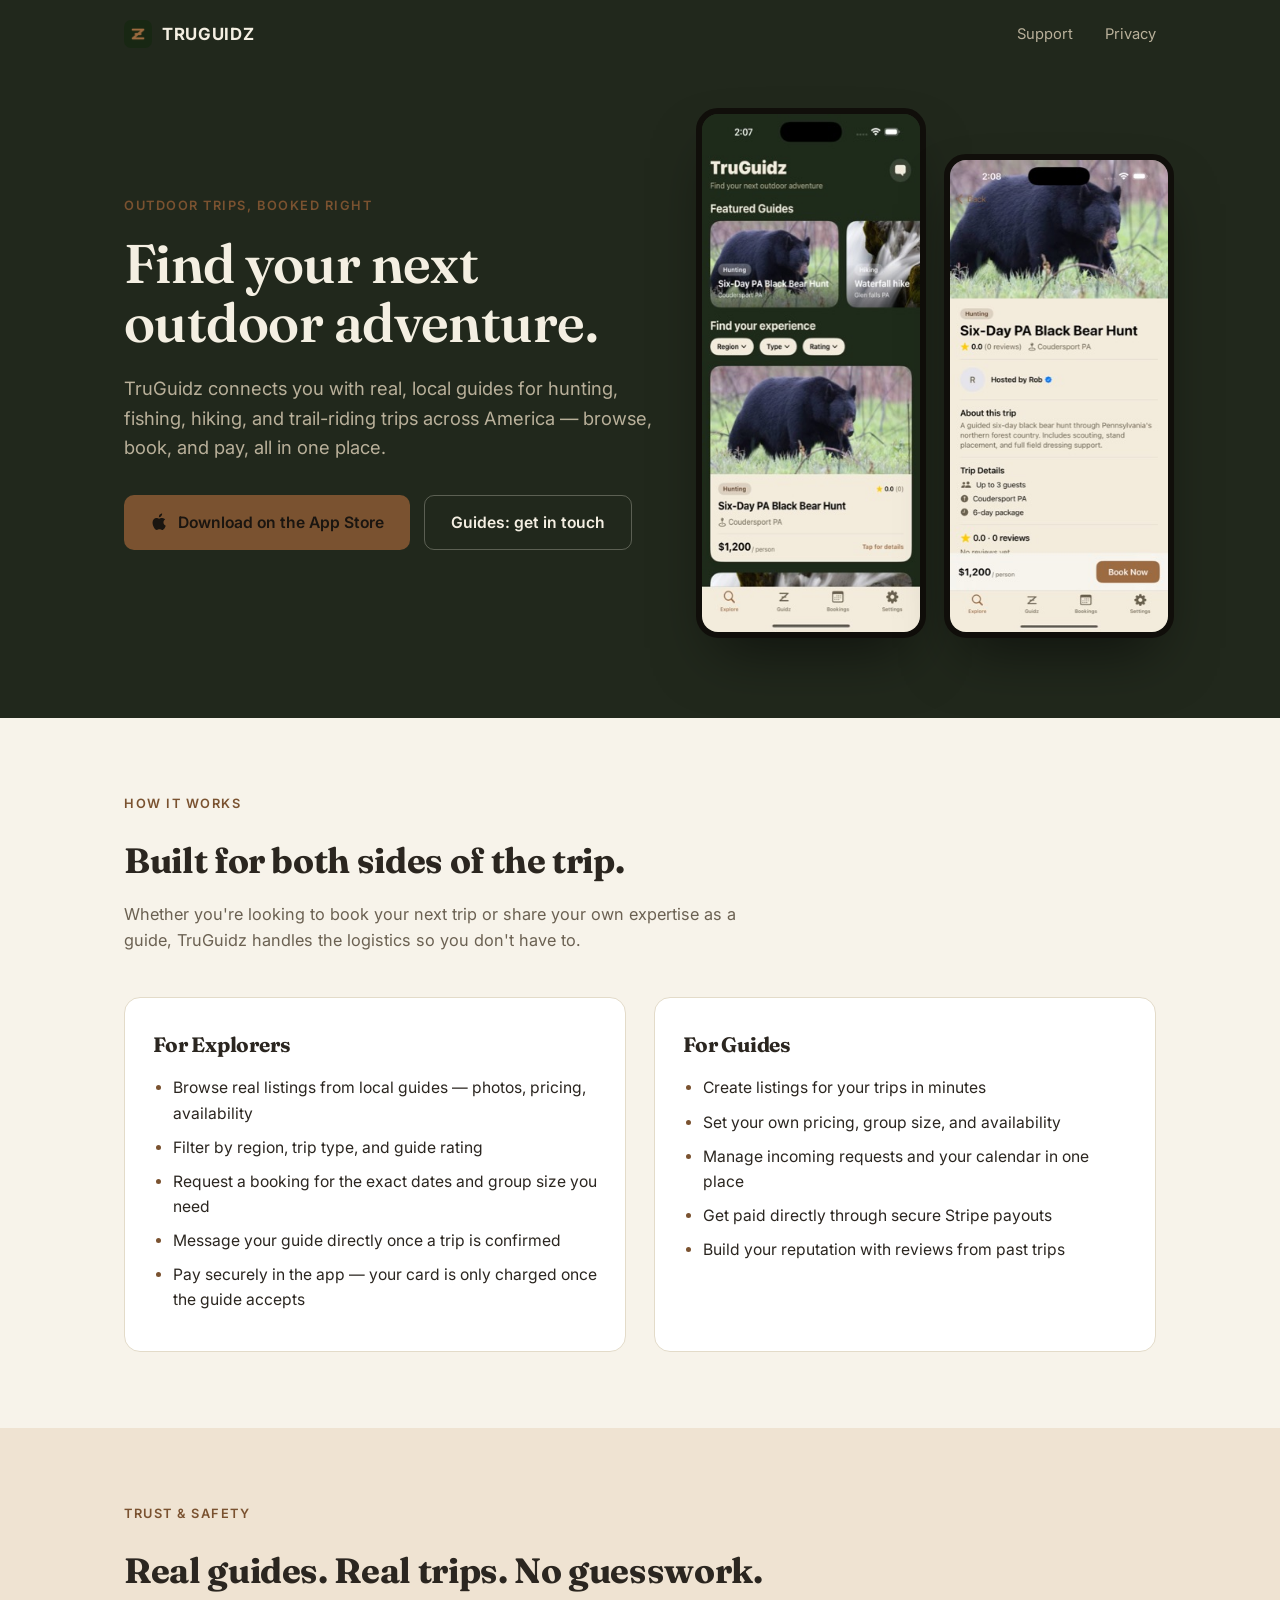
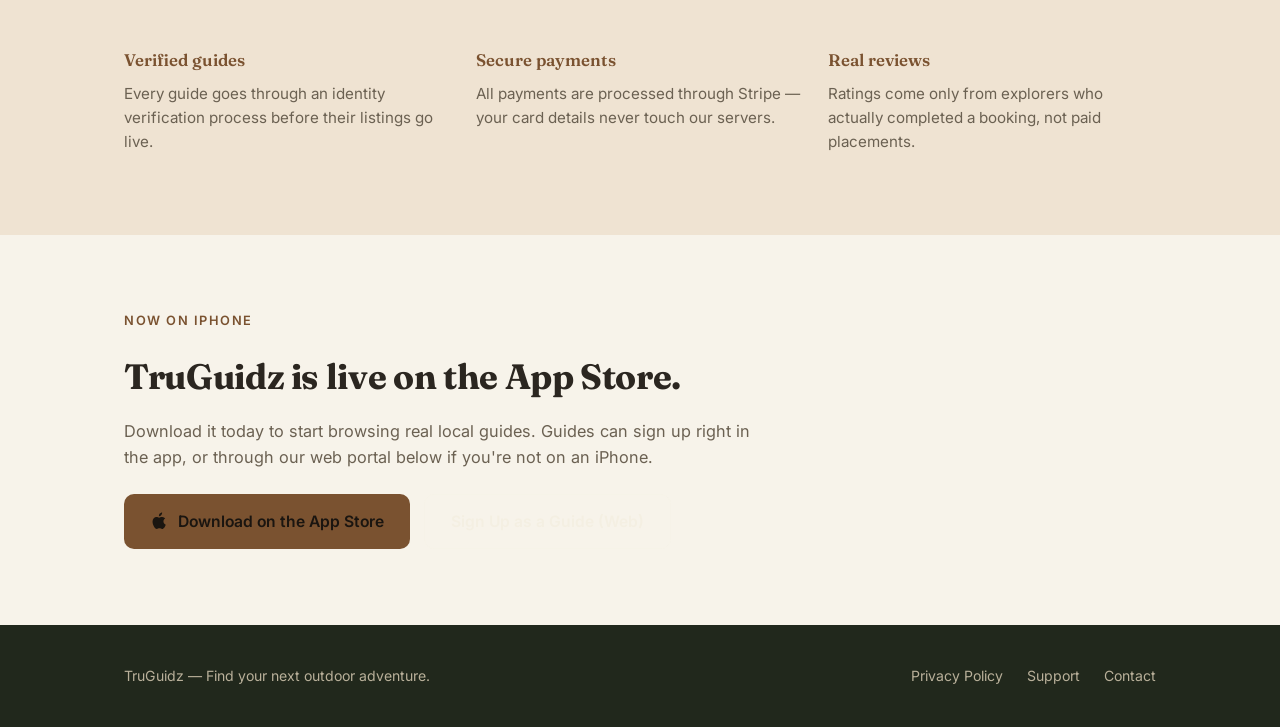
==== commit 45b8c977: "Link the guide web portal from the landing page The portal has existed for a while now (built specif" ====
--- a/index.html
+++ b/index.html
@@ -321,12 +321,13 @@
     <div class="section-head" style="margin-bottom: 0;">
       <div class="eyebrow">Now on iPhone</div>
       <h2>TruGuidz is live on the App Store.</h2>
-      <p>Download it today to start browsing real local guides. Guides can sign up directly in the app — or <a href="mailto:longrobert346@yahoo.com">email us</a> and we'll walk you through getting set up.</p>
+      <p>Download it today to start browsing real local guides. Guides can sign up right in the app, or through our web portal below if you're not on an iPhone.</p>
       <div class="hero-actions" style="margin-top: 24px;">
         <a class="btn btn-primary btn-appstore" href="https://apps.apple.com/us/app/truguidz/id6804742143">
           <svg viewBox="0 0 384 512" width="18" height="18" fill="currentColor" aria-hidden="true"><path d="M318.7 268.7c-.2-36.7 16.4-64.4 50-84.8-18.8-26.9-47.2-41.7-84.7-44.6-35.5-2.8-74.3 20.7-88.5 20.7-15 0-49.4-19.7-76.4-19.7C63.3 141 8 184.8 8 273.5c0 26.2 4.8 53.3 14.4 81.2 12.8 37.6 59 129.3 107.2 127.8 25.2-.6 43-17.9 75.8-17.9 31.8 0 48.3 17.9 76.4 17.9 48.6-.7 90.4-84.1 102.6-121.8-65.2-30.7-65.7-90-65.7-91.99zM256.8 82.5c26.9-32 24.5-61.2 23.7-71.5-23.8 1.4-51.3 16.4-67 34.9-17.3 19.8-27.5 44.4-25.3 71.9 25.9 2 49.5-11.1 68.6-35.3z"/></svg>
           Download on the App Store
         </a>
+        <a class="btn btn-ghost" href="https://guides.truguidz.com">Sign Up as a Guide (Web)</a>
       </div>
     </div>
   </div>
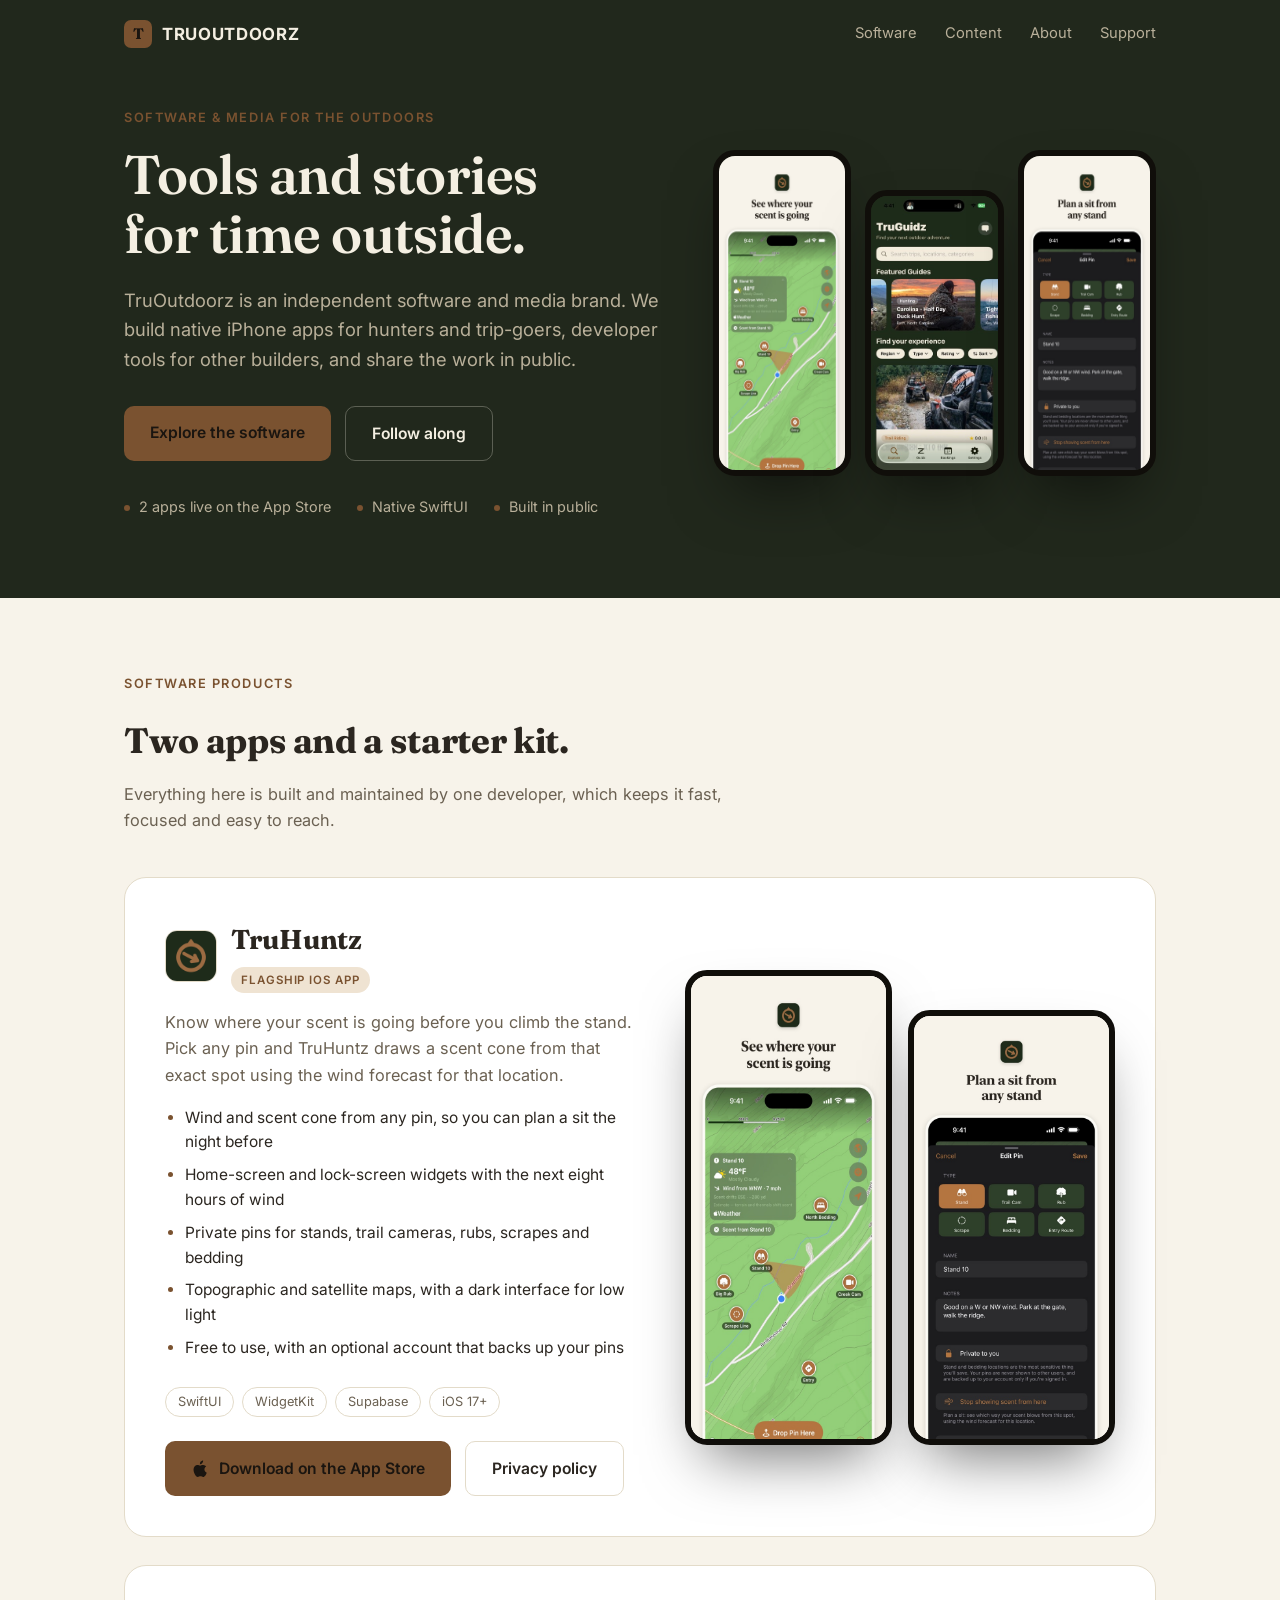
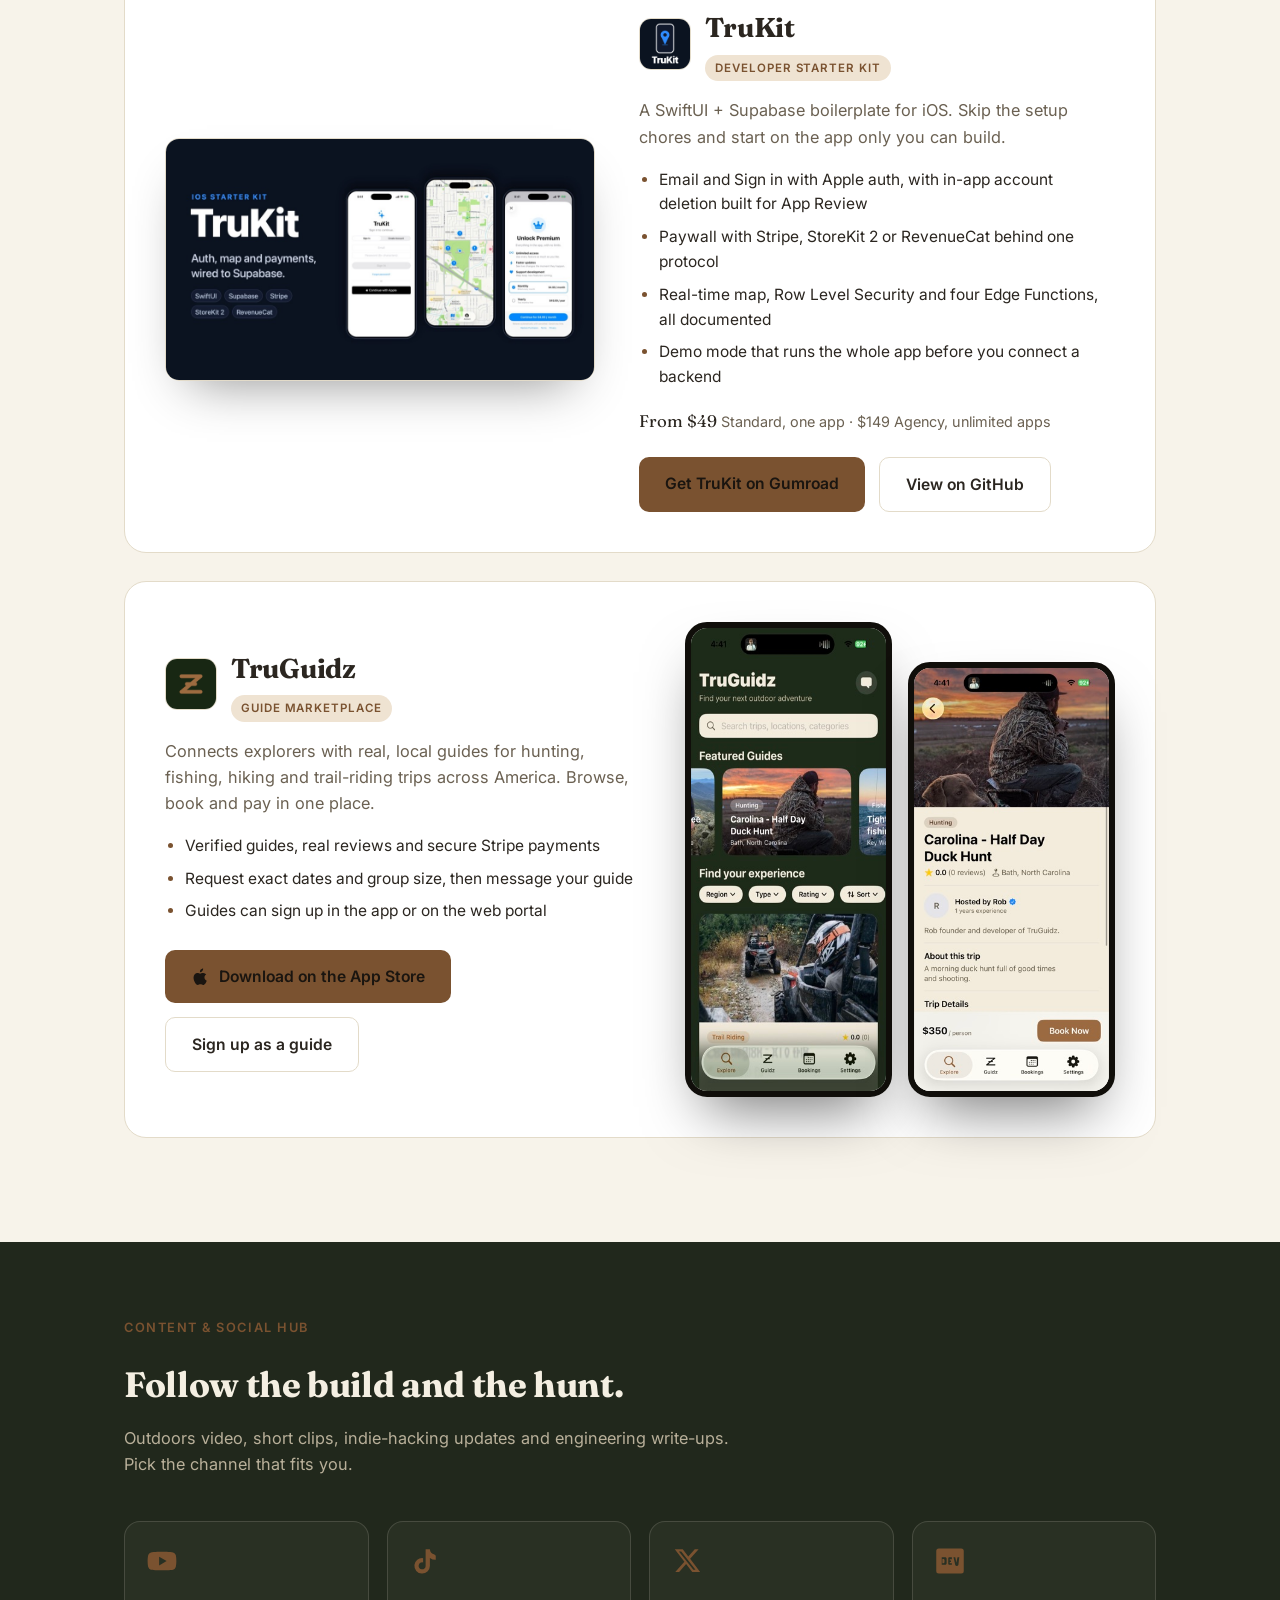
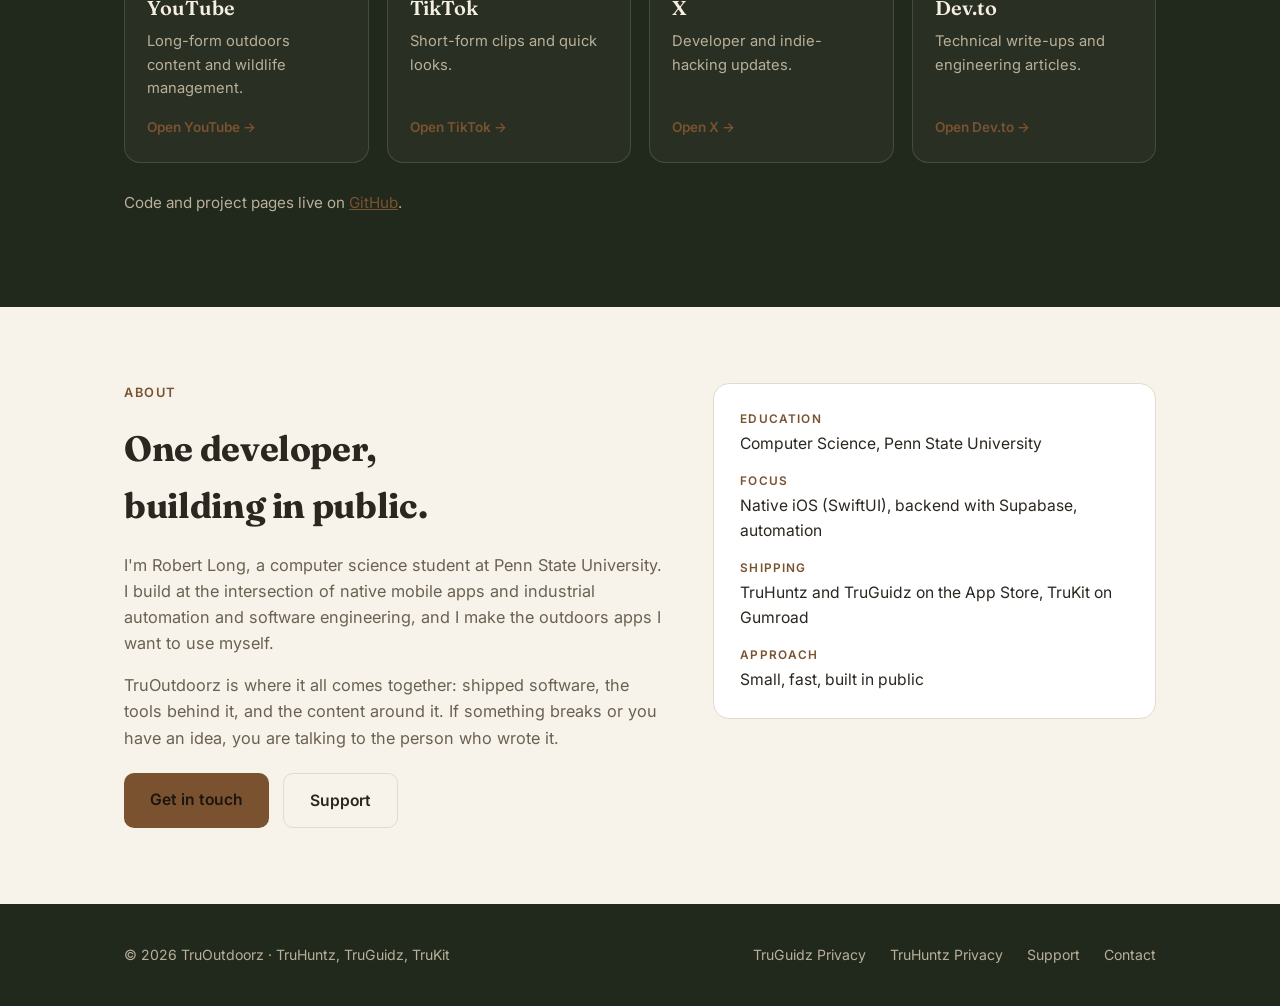
==== commit 60608cb0: "Turn the landing page into the TruOutdoorz hub: TruHuntz, TruKit, TruGuidz, social grid, about" ====
--- a/index.html
+++ b/index.html
@@ -3,9 +3,17 @@
 <head>
 <meta charset="UTF-8">
 <meta name="viewport" content="width=device-width, initial-scale=1.0">
-<title>TruGuidz — Find Your Next Outdoor Adventure</title>
-<meta name="description" content="TruGuidz connects explorers with local outdoor guides for hunting, fishing, hiking, and trail-riding trips across America.">
+<title>TruOutdoorz — Outdoor Apps, Developer Tools &amp; Media</title>
+<meta name="description" content="TruOutdoorz is an independent software and media brand for the outdoors: TruHuntz (wind and scent-cone mapping for iPhone), TruGuidz (book local outdoor guides) and TruKit (a SwiftUI + Supabase starter kit).">
+<link rel="canonical" href="https://truguidz.com/">
 <link rel="icon" href="img/icon-512.png">
+<meta property="og:type" content="website">
+<meta property="og:title" content="TruOutdoorz — Outdoor Apps, Developer Tools &amp; Media">
+<meta property="og:description" content="Native iOS apps, a SwiftUI starter kit and outdoors content, built in public by a Penn State computer science student.">
+<meta property="og:url" content="https://truguidz.com/">
+<meta property="og:image" content="https://truguidz.com/img/truhuntz-scent.jpg">
+<meta name="twitter:card" content="summary_large_image">
+<script type="application/ld+json">{"@context": "https://schema.org", "@type": "Organization", "name": "TruOutdoorz", "url": "https://truguidz.com/", "description": "Independent software and media brand for the outdoors.", "sameAs": ["https://github.com/Robert-Long52", "https://www.youtube.com/@TruOutdoorz", "https://www.tiktok.com/@truoutdoorz", "https://x.com/TruOutdoorz", "https://dev.to/truoutdoorz"]}</script>
 <link rel="preconnect" href="https://fonts.googleapis.com">
 <link rel="preconnect" href="https://fonts.gstatic.com" crossorigin>
 <link href="https://fonts.googleapis.com/css2?family=Fraunces:opsz,wght@9..144,400;9..144,600;9..144,700&family=Inter:wght@400;500;600;700&display=swap" rel="stylesheet">
@@ -226,118 +234,225 @@
   footer a { color: var(--hero-text-secondary); text-decoration: none; margin-left: 20px; }
   footer a:hover { color: var(--hero-text); }
   footer .foot-links { margin-left: -20px; }
+
+  html { scroll-behavior: smooth; scroll-padding-top: 12px; }
+  :focus-visible { outline: 2px solid var(--accent); outline-offset: 3px; border-radius: 6px; }
+  @media (prefers-reduced-motion: reduce) { html { scroll-behavior: auto; } }
+  nav.top .links { display: flex; align-items: center; }
+  .brand .mark { width: 28px; height: 28px; border-radius: 7px; background: var(--accent); color: #1a1510; display: grid; place-items: center; font-family: 'Fraunces', Georgia, serif; font-weight: 700; font-size: 0.95rem; letter-spacing: 0; }
+  @media (max-width: 640px) { nav.top .links a:not(.keep) { display: none; } nav.top .links a { margin-left: 18px; } }
+  .stats { display: flex; flex-wrap: wrap; gap: 10px 26px; margin: 34px 0 0; padding: 0; list-style: none; color: var(--hero-text-secondary); font-size: 0.9rem; }
+  .stats li::before { content: ""; display: inline-block; width: 6px; height: 6px; border-radius: 50%; background: var(--accent); margin-right: 9px; vertical-align: middle; }
+  .hero-visual.trio { gap: 14px; }
+  .hero-visual { min-width: 0; }
+  .hero-visual.trio .phone-shot, .p-visual .phone-shot { flex: 1 1 0; min-width: 0; }
+  .hero-visual.trio .phone-shot { max-width: 200px; height: auto; }
+  .hero-visual.trio .phone-shot:nth-child(2) { margin-top: 40px; }
+  @media (max-width: 780px) { .hero-visual.trio .phone-shot { max-width: 31%; } .hero-visual.trio .phone-shot:nth-child(2) { margin-top: 24px; } }
+
+  /* Products */
+  .product { display: grid; grid-template-columns: 1.05fr 0.95fr; gap: 44px; align-items: center; background: var(--card); border: 1px solid var(--border); border-radius: 22px; padding: 40px; margin-bottom: 28px; }
+  .product.flip { grid-template-columns: 0.95fr 1.05fr; }
+  .product.flip .p-visual { order: -1; }
+  @media (max-width: 780px) { .product, .product.flip { grid-template-columns: 1fr; padding: 26px 22px; gap: 28px; } .product.flip .p-visual { order: 0; } }
+  .p-head { display: flex; align-items: center; gap: 14px; margin-bottom: 16px; }
+  .p-head img { width: 52px; height: 52px; border-radius: 12px; border: 1px solid var(--border); }
+  .p-head h3 { margin: 0 0 4px; font-size: 1.7rem; }
+  .tag { display: inline-block; font-size: 0.72rem; font-weight: 600; letter-spacing: 0.08em; text-transform: uppercase; color: var(--accent); background: var(--accent-soft); padding: 4px 10px; border-radius: 99px; }
+  .product p.lead { color: var(--text-secondary); margin: 0 0 18px; font-size: 1.02rem; }
+  .product ul { margin: 0 0 26px; padding-left: 20px; }
+  .product li { margin-bottom: 8px; font-size: 0.97rem; }
+  .product li::marker { color: var(--accent); }
+  .product .hero-actions .btn-ghost { color: var(--text); border-color: var(--border); }
+  .product ul.chips { display: flex; flex-wrap: wrap; gap: 8px; margin: 0 0 24px; padding: 0; list-style: none; }
+  .chips li { margin: 0; font-size: 0.8rem; border: 1px solid var(--border); border-radius: 99px; padding: 4px 12px; color: var(--text-secondary); }
+  .p-visual { display: flex; justify-content: center; gap: 16px; }
+  .p-visual .phone-shot { max-width: 210px; height: auto; }
+  .p-visual .phone-shot.offset { margin-top: 40px; }
+  .p-visual img.cover { border-radius: 14px; border: 1px solid var(--border); box-shadow: 0 24px 50px -24px rgba(0,0,0,0.45); width: 100%; height: auto; }
+  .price { font-family: 'Fraunces', Georgia, serif; font-size: 1.05rem; color: var(--text); margin: -8px 0 22px; }
+  .price span { color: var(--text-secondary); font-family: 'Inter', sans-serif; font-size: 0.9rem; }
+
+  /* Hub */
+  .hub { background: var(--hero-bg); color: var(--hero-text); }
+  .hub .section-head p { color: var(--hero-text-secondary); }
+  .hub-grid { display: grid; grid-template-columns: repeat(4, 1fr); gap: 18px; }
+  @media (max-width: 980px) { .hub-grid { grid-template-columns: repeat(2, 1fr); } }
+  @media (max-width: 520px) { .hub-grid { grid-template-columns: 1fr; } }
+  .social { display: flex; flex-direction: column; gap: 6px; padding: 24px 22px; border-radius: 16px; border: 1px solid rgba(244,239,226,0.14); background: rgba(244,239,226,0.04); text-decoration: none; color: var(--hero-text); transition: transform .18s ease, border-color .18s ease, background .18s ease; min-height: 190px; }
+  a.social:hover { transform: translateY(-3px); border-color: var(--accent); background: rgba(244,239,226,0.07); }
+  .social svg { width: 30px; height: 30px; fill: var(--accent); margin-bottom: 10px; }
+  .social .name { font-family: 'Fraunces', Georgia, serif; font-size: 1.25rem; font-weight: 600; }
+  .social .what { color: var(--hero-text-secondary); font-size: 0.92rem; flex: 1; }
+  .social .go { font-size: 0.85rem; font-weight: 600; color: var(--accent); margin-top: 10px; }
+  .social.soon { opacity: 0.6; }
+  .social.soon .go { color: var(--hero-text-secondary); }
+  .repo-link { margin-top: 28px; color: var(--hero-text-secondary); font-size: 0.95rem; }
+  .repo-link a { color: var(--accent); }
+
+  /* About */
+  .about { display: grid; grid-template-columns: 1.1fr 0.9fr; gap: 48px; align-items: start; }
+  @media (max-width: 780px) { .about { grid-template-columns: 1fr; gap: 28px; } }
+  .about p { color: var(--text-secondary); margin: 0 0 16px; font-size: 1.02rem; }
+  .about .facts { background: var(--card); border: 1px solid var(--border); border-radius: 16px; padding: 26px 26px 10px; margin: 0; }
+  .facts dt { font-size: 0.74rem; letter-spacing: 0.1em; text-transform: uppercase; color: var(--accent); font-weight: 600; margin-bottom: 2px; }
+  .facts dd { margin: 0 0 16px; font-size: 0.98rem; }
 </style>
 </head>
 <body>
 
 <header class="hero">
   <div class="wrap">
-    <nav class="top">
-      <div class="brand"><img src="img/icon-512.png" alt=""> TruGuidz</div>
+    <nav class="top" aria-label="Main">
+      <div class="brand"><span class="mark" aria-hidden="true">T</span> TruOutdoorz</div>
       <div class="links">
-        <a href="support.html">Support</a>
-        <a href="index.html">Privacy</a>
+        <a href="#products">Software</a>
+        <a href="#hub">Content</a>
+        <a href="#about">About</a>
+        <a class="keep" href="support.html">Support</a>
       </div>
     </nav>
 
     <div class="hero-inner">
       <div>
-        <div class="eyebrow">Outdoor trips, booked right</div>
-        <h1 class="hero-title">Find your next outdoor adventure.</h1>
-        <p class="hero-sub">TruGuidz connects you with real, local guides for hunting, fishing, hiking, and trail-riding trips across America — browse, book, and pay, all in one place.</p>
+        <div class="eyebrow">Software &amp; media for the outdoors</div>
+        <h1 class="hero-title">Tools and stories for time outside.</h1>
+        <p class="hero-sub">TruOutdoorz is an independent software and media brand. We build native iPhone apps for hunters and trip-goers, developer tools for other builders, and share the work in public.</p>
         <div class="hero-actions">
-          <a class="btn btn-primary btn-appstore" href="https://apps.apple.com/us/app/truguidz/id6804742143">
-            <svg viewBox="0 0 384 512" width="18" height="18" fill="currentColor" aria-hidden="true"><path d="M318.7 268.7c-.2-36.7 16.4-64.4 50-84.8-18.8-26.9-47.2-41.7-84.7-44.6-35.5-2.8-74.3 20.7-88.5 20.7-15 0-49.4-19.7-76.4-19.7C63.3 141 8 184.8 8 273.5c0 26.2 4.8 53.3 14.4 81.2 12.8 37.6 59 129.3 107.2 127.8 25.2-.6 43-17.9 75.8-17.9 31.8 0 48.3 17.9 76.4 17.9 48.6-.7 90.4-84.1 102.6-121.8-65.2-30.7-65.7-90-65.7-91.99zM256.8 82.5c26.9-32 24.5-61.2 23.7-71.5-23.8 1.4-51.3 16.4-67 34.9-17.3 19.8-27.5 44.4-25.3 71.9 25.9 2 49.5-11.1 68.6-35.3z"/></svg>
-            Download on the App Store
-          </a>
-          <a class="btn btn-ghost" href="mailto:longrobert346@yahoo.com">Guides: get in touch</a>
+          <a class="btn btn-primary" href="#products">Explore the software</a>
+          <a class="btn btn-ghost" href="#hub">Follow along</a>
         </div>
-      </div>
-      <div class="hero-visual">
-        <img class="phone-shot" src="img/explore.jpg" alt="TruGuidz Explore screen showing outdoor trip listings">
-        <img class="phone-shot offset" src="img/listing.jpg" alt="TruGuidz listing detail screen for a guided trip">
+        <ul class="stats">
+          <li>2 apps live on the App Store</li>
+          <li>Native SwiftUI</li>
+          <li>Built in public</li>
+        </ul>
+      </div>
+      <div class="hero-visual trio">
+        <img class="phone-shot" src="img/truhuntz-scent.jpg" alt="TruHuntz map showing a scent cone drawn from a stand pin" width="200" height="433">
+        <img class="phone-shot" src="img/explore.jpg" alt="TruGuidz Explore screen showing outdoor trip listings" width="200" height="433">
+        <img class="phone-shot" src="img/truhuntz-pins.jpg" alt="TruHuntz pins for stands, trail cameras and bedding" width="200" height="433">
       </div>
     </div>
   </div>
 </header>
 
-<section>
+<section id="products">
   <div class="wrap">
     <div class="section-head">
-      <div class="eyebrow">How it works</div>
-      <h2>Built for both sides of the trip.</h2>
-      <p>Whether you're looking to book your next trip or share your own expertise as a guide, TruGuidz handles the logistics so you don't have to.</p>
-    </div>
-    <div class="grid-2">
-      <div class="card">
-        <h3>For Explorers</h3>
+      <div class="eyebrow">Software products</div>
+      <h2>Two apps and a starter kit.</h2>
+      <p>Everything here is built and maintained by one developer, which keeps it fast, focused and easy to reach.</p>
+    </div>
+
+    <article class="product" id="truhuntz">
+      <div>
+        <div class="p-head"><img src="img/truhuntz-icon.jpg" alt="" width="52" height="52"><div><h3>TruHuntz</h3><span class="tag">Flagship iOS app</span></div></div>
+        <p class="lead">Know where your scent is going before you climb the stand. Pick any pin and TruHuntz draws a scent cone from that exact spot using the wind forecast for that location.</p>
         <ul>
-          <li>Browse real listings from local guides — photos, pricing, availability</li>
-          <li>Filter by region, trip type, and guide rating</li>
-          <li>Request a booking for the exact dates and group size you need</li>
-          <li>Message your guide directly once a trip is confirmed</li>
-          <li>Pay securely in the app — your card is only charged once the guide accepts</li>
+          <li>Wind and scent cone from any pin, so you can plan a sit the night before</li>
+          <li>Home-screen and lock-screen widgets with the next eight hours of wind</li>
+          <li>Private pins for stands, trail cameras, rubs, scrapes and bedding</li>
+          <li>Topographic and satellite maps, with a dark interface for low light</li>
+          <li>Free to use, with an optional account that backs up your pins</li>
         </ul>
-      </div>
-      <div class="card">
-        <h3>For Guides</h3>
+        <ul class="chips" aria-label="Built with"><li>SwiftUI</li><li>WidgetKit</li><li>Supabase</li><li>iOS 17+</li></ul>
+        <div class="hero-actions">
+          <a class="btn btn-primary btn-appstore" href="https://apps.apple.com/us/app/truhuntz/id6831245840"><svg viewBox="0 0 384 512" width="18" height="18" fill="currentColor" aria-hidden="true"><path d="M318.7 268.7c-.2-36.7 16.4-64.4 50-84.8-18.8-26.9-47.2-41.7-84.7-44.6-35.5-2.8-74.3 20.7-88.5 20.7-15 0-49.4-19.7-76.4-19.7C63.3 141 8 184.8 8 273.5c0 26.2 4.8 53.3 14.4 81.2 12.8 37.6 59 129.3 107.2 127.8 25.2-.6 43-17.9 75.8-17.9 31.8 0 48.3 17.9 76.4 17.9 48.6-.7 90.4-84.1 102.6-121.8-65.2-30.7-65.7-90-65.7-91.99zM256.8 82.5c26.9-32 24.5-61.2 23.7-71.5-23.8 1.4-51.3 16.4-67 34.9-17.3 19.8-27.5 44.4-25.3 71.9 25.9 2 49.5-11.1 68.6-35.3z"/></svg>Download on the App Store</a>
+          <a class="btn btn-ghost" href="truhuntz-privacy.html">Privacy policy</a>
+        </div>
+      </div>
+      <div class="p-visual">
+        <img class="phone-shot" src="img/truhuntz-scent.jpg" alt="TruHuntz scent cone on the map" loading="lazy" width="210" height="455">
+        <img class="phone-shot offset" src="img/truhuntz-pins.jpg" alt="TruHuntz pin types" loading="lazy" width="210" height="455">
+      </div>
+    </article>
+
+    <article class="product flip" id="trukit">
+      <div>
+        <div class="p-head"><img src="img/trukit-icon.jpg" alt="" width="52" height="52"><div><h3>TruKit</h3><span class="tag">Developer starter kit</span></div></div>
+        <p class="lead">A SwiftUI + Supabase boilerplate for iOS. Skip the setup chores and start on the app only you can build.</p>
         <ul>
-          <li>Create listings for your trips in minutes</li>
-          <li>Set your own pricing, group size, and availability</li>
-          <li>Manage incoming requests and your calendar in one place</li>
-          <li>Get paid directly through secure Stripe payouts</li>
-          <li>Build your reputation with reviews from past trips</li>
+          <li>Email and Sign in with Apple auth, with in-app account deletion built for App Review</li>
+          <li>Paywall with Stripe, StoreKit 2 or RevenueCat behind one protocol</li>
+          <li>Real-time map, Row Level Security and four Edge Functions, all documented</li>
+          <li>Demo mode that runs the whole app before you connect a backend</li>
         </ul>
-      </div>
-    </div>
+        <div class="price">From $49 <span>Standard, one app &middot; $149 Agency, unlimited apps</span></div>
+        <div class="hero-actions">
+          <a class="btn btn-primary" href="https://robertlong3.gumroad.com/l/TruKit" target="_blank" rel="noopener">Get TruKit on Gumroad</a>
+          <a class="btn btn-ghost" href="https://github.com/Robert-Long52/swiftui-supabase-starter-kit" target="_blank" rel="noopener">View on GitHub</a>
+        </div>
+      </div>
+      <div class="p-visual"><img class="cover" src="img/trukit-cover.jpg" alt="TruKit sign-in, map and paywall screens" loading="lazy" width="500" height="281"></div>
+    </article>
+
+    <article class="product" id="truguidz">
+      <div>
+        <div class="p-head"><img src="img/icon-512.png" alt="" width="52" height="52"><div><h3>TruGuidz</h3><span class="tag">Guide marketplace</span></div></div>
+        <p class="lead">Connects explorers with real, local guides for hunting, fishing, hiking and trail-riding trips across America. Browse, book and pay in one place.</p>
+        <ul>
+          <li>Verified guides, real reviews and secure Stripe payments</li>
+          <li>Request exact dates and group size, then message your guide</li>
+          <li>Guides can sign up in the app or on the web portal</li>
+        </ul>
+        <div class="hero-actions">
+          <a class="btn btn-primary btn-appstore" href="https://apps.apple.com/us/app/truguidz/id6804742143"><svg viewBox="0 0 384 512" width="18" height="18" fill="currentColor" aria-hidden="true"><path d="M318.7 268.7c-.2-36.7 16.4-64.4 50-84.8-18.8-26.9-47.2-41.7-84.7-44.6-35.5-2.8-74.3 20.7-88.5 20.7-15 0-49.4-19.7-76.4-19.7C63.3 141 8 184.8 8 273.5c0 26.2 4.8 53.3 14.4 81.2 12.8 37.6 59 129.3 107.2 127.8 25.2-.6 43-17.9 75.8-17.9 31.8 0 48.3 17.9 76.4 17.9 48.6-.7 90.4-84.1 102.6-121.8-65.2-30.7-65.7-90-65.7-91.99zM256.8 82.5c26.9-32 24.5-61.2 23.7-71.5-23.8 1.4-51.3 16.4-67 34.9-17.3 19.8-27.5 44.4-25.3 71.9 25.9 2 49.5-11.1 68.6-35.3z"/></svg>Download on the App Store</a>
+          <a class="btn btn-ghost" href="https://guides.truguidz.com">Sign up as a guide</a>
+        </div>
+      </div>
+      <div class="p-visual">
+        <img class="phone-shot" src="img/explore.jpg" alt="TruGuidz Explore screen" loading="lazy" width="210" height="455">
+        <img class="phone-shot offset" src="img/listing.jpg" alt="TruGuidz listing detail screen" loading="lazy" width="210" height="455">
+      </div>
+    </article>
   </div>
 </section>
 
-<section style="background: var(--accent-soft);">
+<section class="hub" id="hub">
   <div class="wrap">
     <div class="section-head">
-      <div class="eyebrow">Trust &amp; safety</div>
-      <h2>Real guides. Real trips. No guesswork.</h2>
-    </div>
-    <div class="trust-row">
-      <div class="trust-item">
-        <div class="num">Verified guides</div>
-        <p>Every guide goes through an identity verification process before their listings go live.</p>
-      </div>
-      <div class="trust-item">
-        <div class="num">Secure payments</div>
-        <p>All payments are processed through Stripe — your card details never touch our servers.</p>
-      </div>
-      <div class="trust-item">
-        <div class="num">Real reviews</div>
-        <p>Ratings come only from explorers who actually completed a booking, not paid placements.</p>
-      </div>
-    </div>
+      <div class="eyebrow">Content &amp; social hub</div>
+      <h2>Follow the build and the hunt.</h2>
+      <p>Outdoors video, short clips, indie-hacking updates and engineering write-ups. Pick the channel that fits you.</p>
+    </div>
+    <div class="hub-grid">
+      <a class="social" href="https://www.youtube.com/@TruOutdoorz" target="_blank" rel="noopener"><svg viewBox="0 0 24 24" aria-hidden="true"><path d="M23 7.2a3 3 0 0 0-2.1-2.1C19 4.6 12 4.6 12 4.6s-7 0-8.9.5A3 3 0 0 0 1 7.2C.5 9.1.5 12 .5 12s0 2.9.5 4.8a3 3 0 0 0 2.1 2.1c1.9.5 8.9.5 8.9.5s7 0 8.9-.5a3 3 0 0 0 2.1-2.1c.5-1.9.5-4.8.5-4.8s0-2.9-.5-4.8zM9.7 15.5v-7l6 3.5-6 3.5z"/></svg><div class="name">YouTube</div><div class="what">Long-form outdoors content and wildlife management.</div><div class="go">Open YouTube &rarr;</div></a>
+      <a class="social" href="https://www.tiktok.com/@truoutdoorz" target="_blank" rel="noopener"><svg viewBox="0 0 24 24" aria-hidden="true"><path d="M19.6 6.7a4.7 4.7 0 0 1-3.7-4.2h-3.4v13.4a2.8 2.8 0 1 1-2-2.7V9.7a6.2 6.2 0 1 0 5.4 6.2V9.5a8 8 0 0 0 4.7 1.5V7.6c-.4 0-.7-.4-1-.9z"/></svg><div class="name">TikTok</div><div class="what">Short-form clips and quick looks.</div><div class="go">Open TikTok &rarr;</div></a>
+      <a class="social" href="https://x.com/TruOutdoorz" target="_blank" rel="noopener"><svg viewBox="0 0 24 24" aria-hidden="true"><path d="M18.2 2.5h3.1l-6.8 7.7 8 10.6h-6.3l-4.9-6.4-5.6 6.4H2.6l7.3-8.3L2.2 2.5h6.4l4.4 5.9 5.2-5.9zm-1.1 16.4h1.7L7.4 4.3H5.5l11.6 14.6z"/></svg><div class="name">X</div><div class="what">Developer and indie-hacking updates.</div><div class="go">Open X &rarr;</div></a>
+      <a class="social" href="https://dev.to/truoutdoorz" target="_blank" rel="noopener"><svg viewBox="0 0 24 24" aria-hidden="true"><path d="M7.4 10.7c-.2-.2-.4-.3-.6-.3h-.9v3.3h.9c.2 0 .4-.1.6-.3.1-.1.2-.3.2-.5v-1.7c0-.2-.1-.4-.2-.5zM21 2H3a2 2 0 0 0-2 2v16a2 2 0 0 0 2 2h18a2 2 0 0 0 2-2V4a2 2 0 0 0-2-2zM9.3 13.8c0 .7-.5 1.2-1.1 1.2H5.4V9h2.8c.6 0 1.1.5 1.1 1.2v3.6zm4.2-3.3h-1.7v1.1h1v1.1h-1v1.1h1.7v1.1h-1.9c-.6 0-1-.4-1-1V10c0-.6.4-1 1-1h1.9v1.5zm5.2 4.6c-.3.6-.7.9-1.3.9s-1-.3-1.2-.9l-1.4-6.1h1.4l.9 4.3.9-4.3h1.4l-.7 6.1z"/></svg><div class="name">Dev.to</div><div class="what">Technical write-ups and engineering articles.</div><div class="go">Open Dev.to &rarr;</div></a>
+    </div>
+    <p class="repo-link">Code and project pages live on <a href="https://github.com/Robert-Long52" target="_blank" rel="noopener">GitHub</a>.</p>
   </div>
 </section>
 
-<section>
-  <div class="wrap">
-    <div class="section-head" style="margin-bottom: 0;">
-      <div class="eyebrow">Now on iPhone</div>
-      <h2>TruGuidz is live on the App Store.</h2>
-      <p>Download it today to start browsing real local guides. Guides can sign up right in the app, or through our web portal below if you're not on an iPhone.</p>
-      <div class="hero-actions" style="margin-top: 24px;">
-        <a class="btn btn-primary btn-appstore" href="https://apps.apple.com/us/app/truguidz/id6804742143">
-          <svg viewBox="0 0 384 512" width="18" height="18" fill="currentColor" aria-hidden="true"><path d="M318.7 268.7c-.2-36.7 16.4-64.4 50-84.8-18.8-26.9-47.2-41.7-84.7-44.6-35.5-2.8-74.3 20.7-88.5 20.7-15 0-49.4-19.7-76.4-19.7C63.3 141 8 184.8 8 273.5c0 26.2 4.8 53.3 14.4 81.2 12.8 37.6 59 129.3 107.2 127.8 25.2-.6 43-17.9 75.8-17.9 31.8 0 48.3 17.9 76.4 17.9 48.6-.7 90.4-84.1 102.6-121.8-65.2-30.7-65.7-90-65.7-91.99zM256.8 82.5c26.9-32 24.5-61.2 23.7-71.5-23.8 1.4-51.3 16.4-67 34.9-17.3 19.8-27.5 44.4-25.3 71.9 25.9 2 49.5-11.1 68.6-35.3z"/></svg>
-          Download on the App Store
-        </a>
-        <a class="btn btn-ghost" href="https://guides.truguidz.com">Sign Up as a Guide (Web)</a>
-      </div>
-    </div>
+<section id="about">
+  <div class="wrap about">
+    <div>
+      <div class="eyebrow">About</div>
+      <div class="section-head" style="margin-bottom:18px"><h2>One developer, building in public.</h2></div>
+      <p>I'm Robert Long, a computer science student at Penn State University. I build at the intersection of native mobile apps and industrial automation and software engineering, and I make the outdoors apps I want to use myself.</p>
+      <p>TruOutdoorz is where it all comes together: shipped software, the tools behind it, and the content around it. If something breaks or you have an idea, you are talking to the person who wrote it.</p>
+      <div class="hero-actions" style="margin-top:22px">
+        <a class="btn btn-primary" href="mailto:longrobert346@yahoo.com">Get in touch</a>
+        <a class="btn btn-ghost" style="color:var(--text);border-color:var(--border)" href="support.html">Support</a>
+      </div>
+    </div>
+    <dl class="facts">
+      <dt>Education</dt><dd>Computer Science, Penn State University</dd>
+      <dt>Focus</dt><dd>Native iOS (SwiftUI), backend with Supabase, automation</dd>
+      <dt>Shipping</dt><dd>TruHuntz and TruGuidz on the App Store, TruKit on Gumroad</dd>
+      <dt>Approach</dt><dd>Small, fast, built in public</dd>
+    </dl>
   </div>
 </section>
 
 <footer>
   <div class="wrap">
-    <div>TruGuidz — Find your next outdoor adventure.</div>
+    <div>&copy; 2026 TruOutdoorz &middot; TruHuntz, TruGuidz, TruKit</div>
     <div class="foot-links">
-      <a href="index.html">Privacy Policy</a>
+      <a href="privacy.html">TruGuidz Privacy</a>
+      <a href="truhuntz-privacy.html">TruHuntz Privacy</a>
       <a href="support.html">Support</a>
       <a href="mailto:longrobert346@yahoo.com">Contact</a>
     </div>
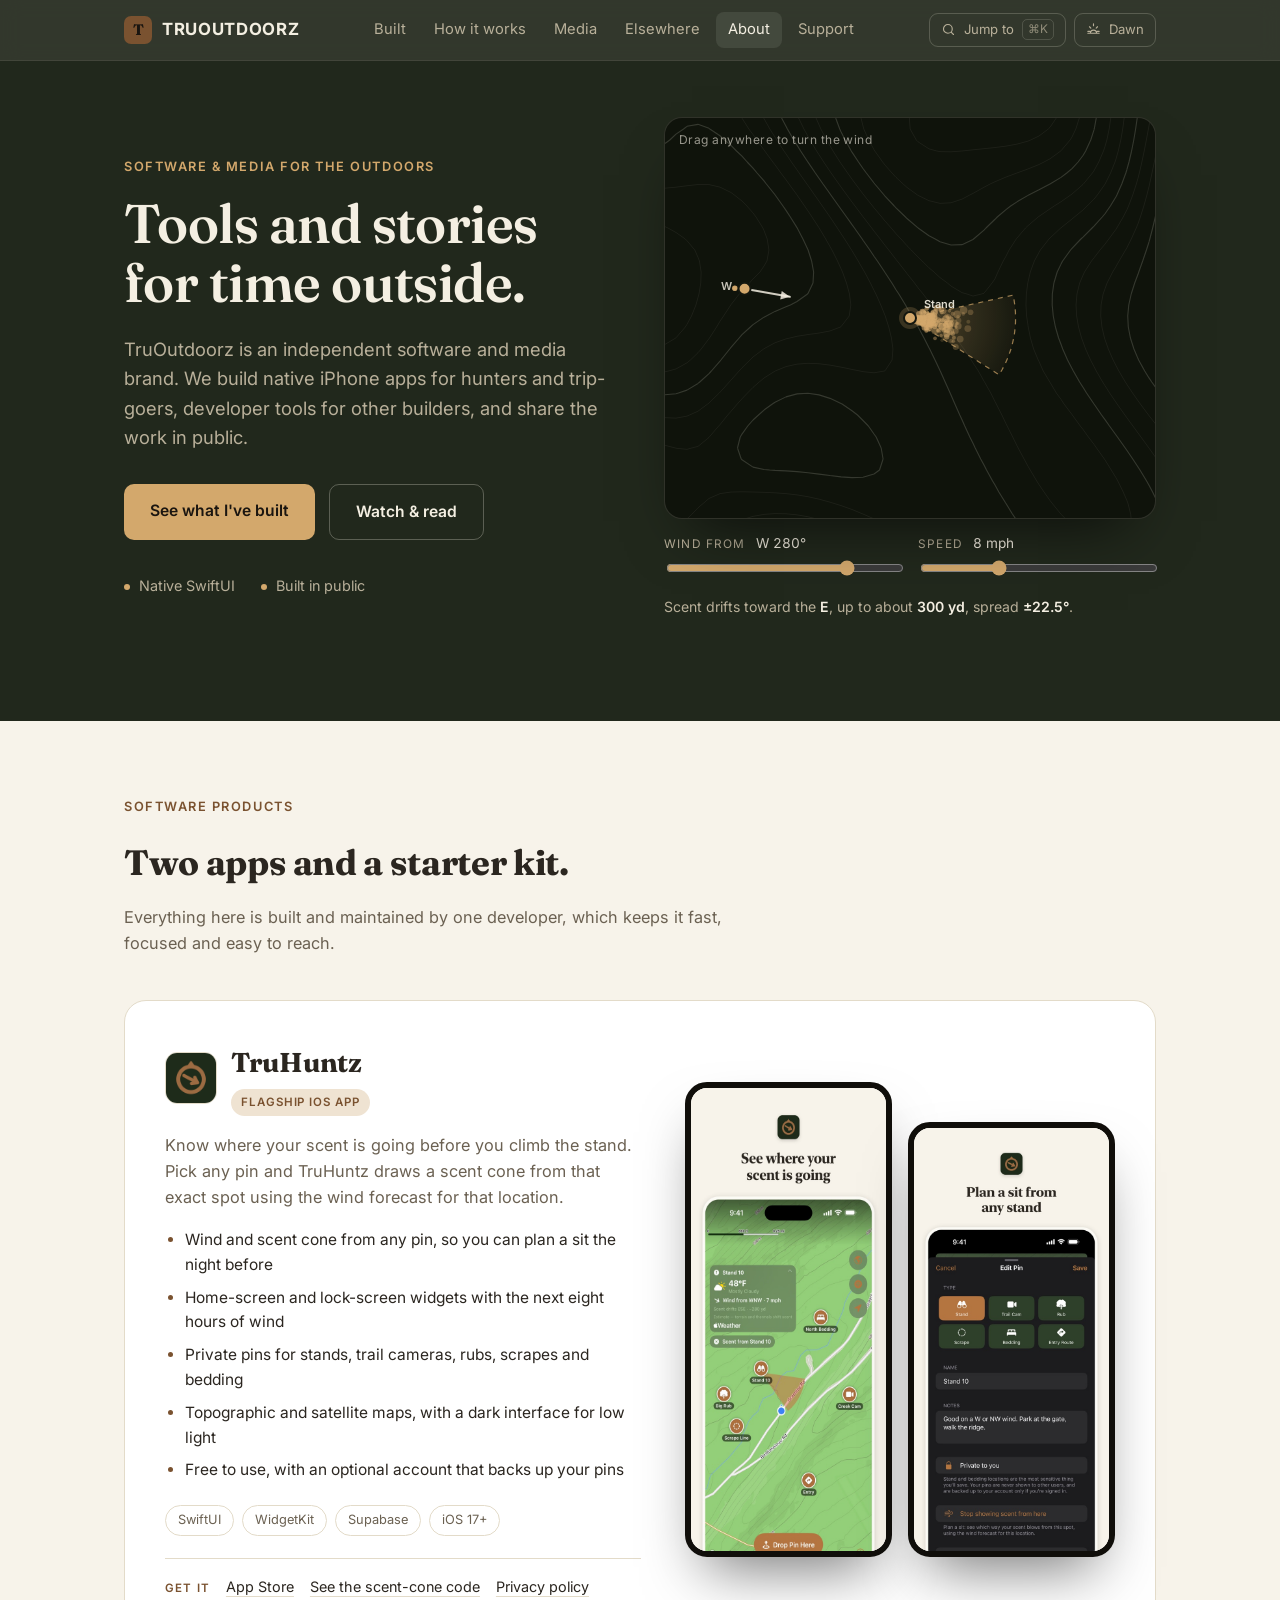
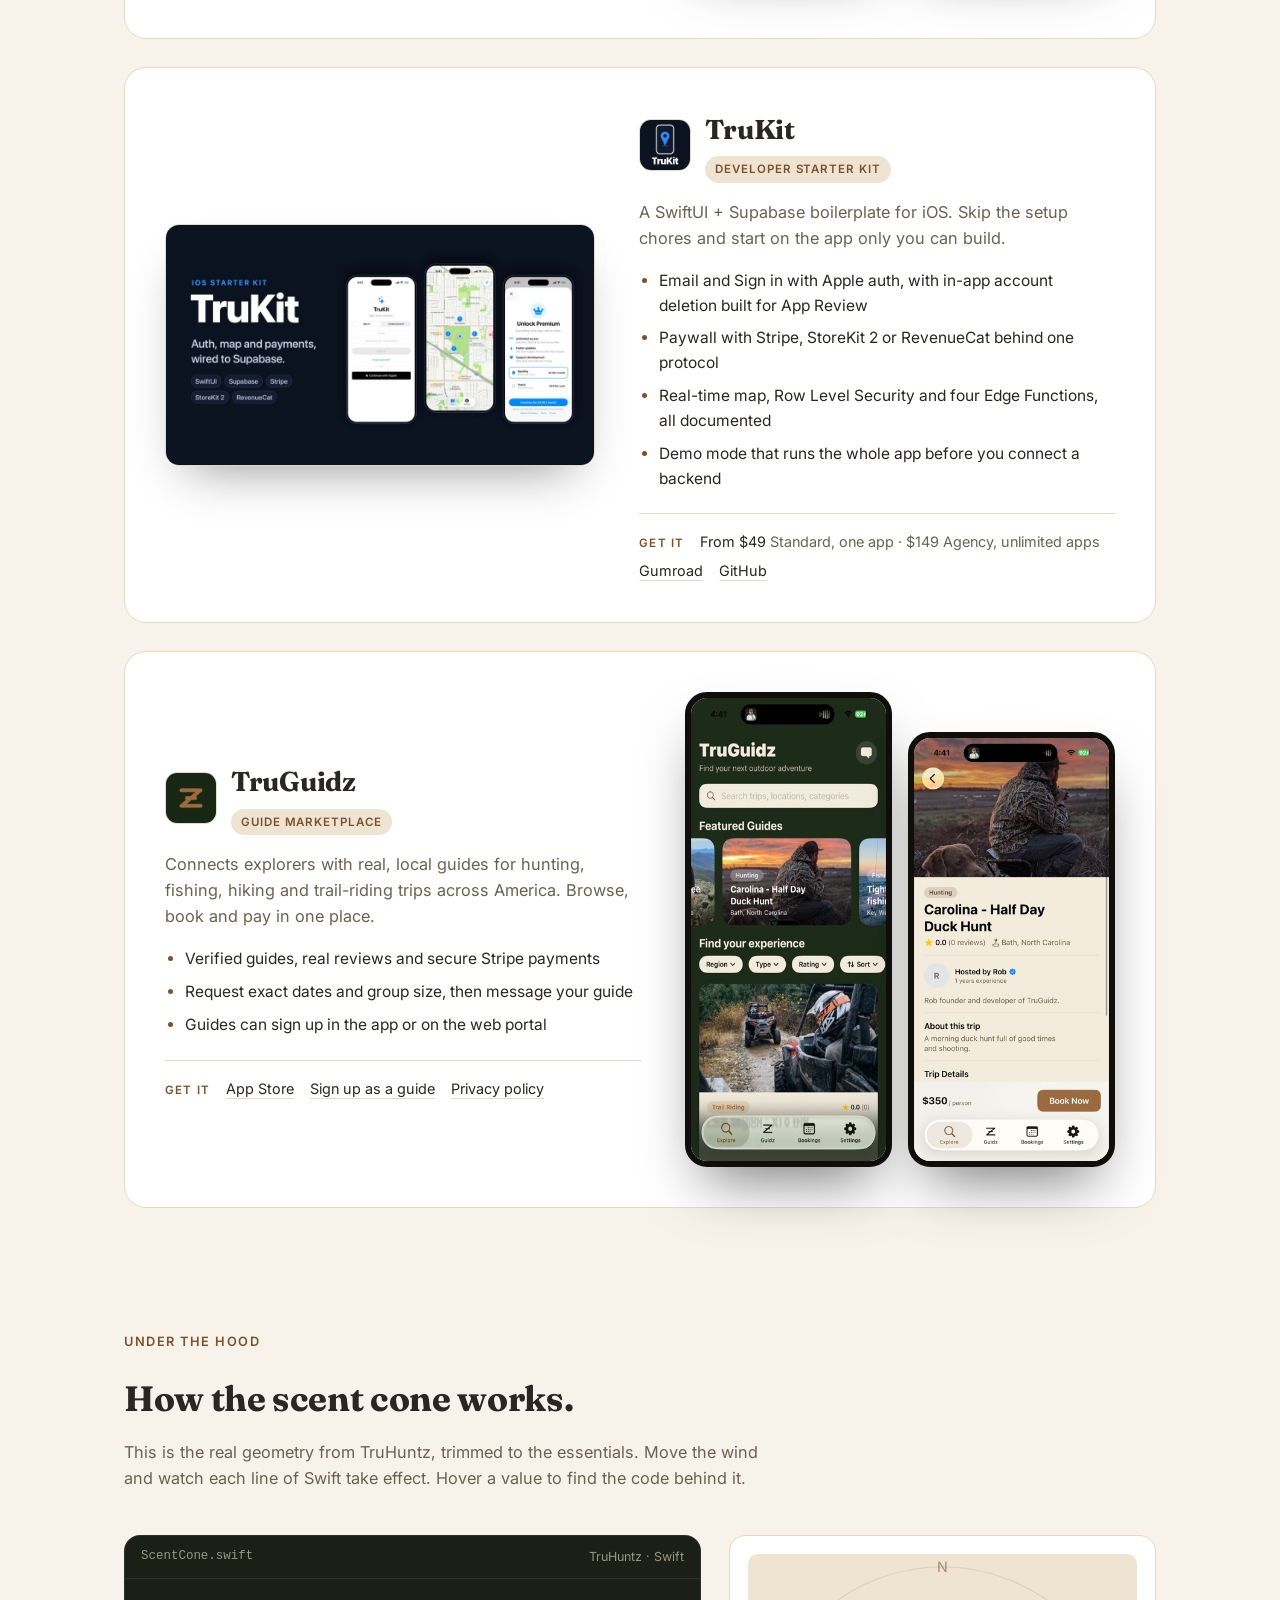
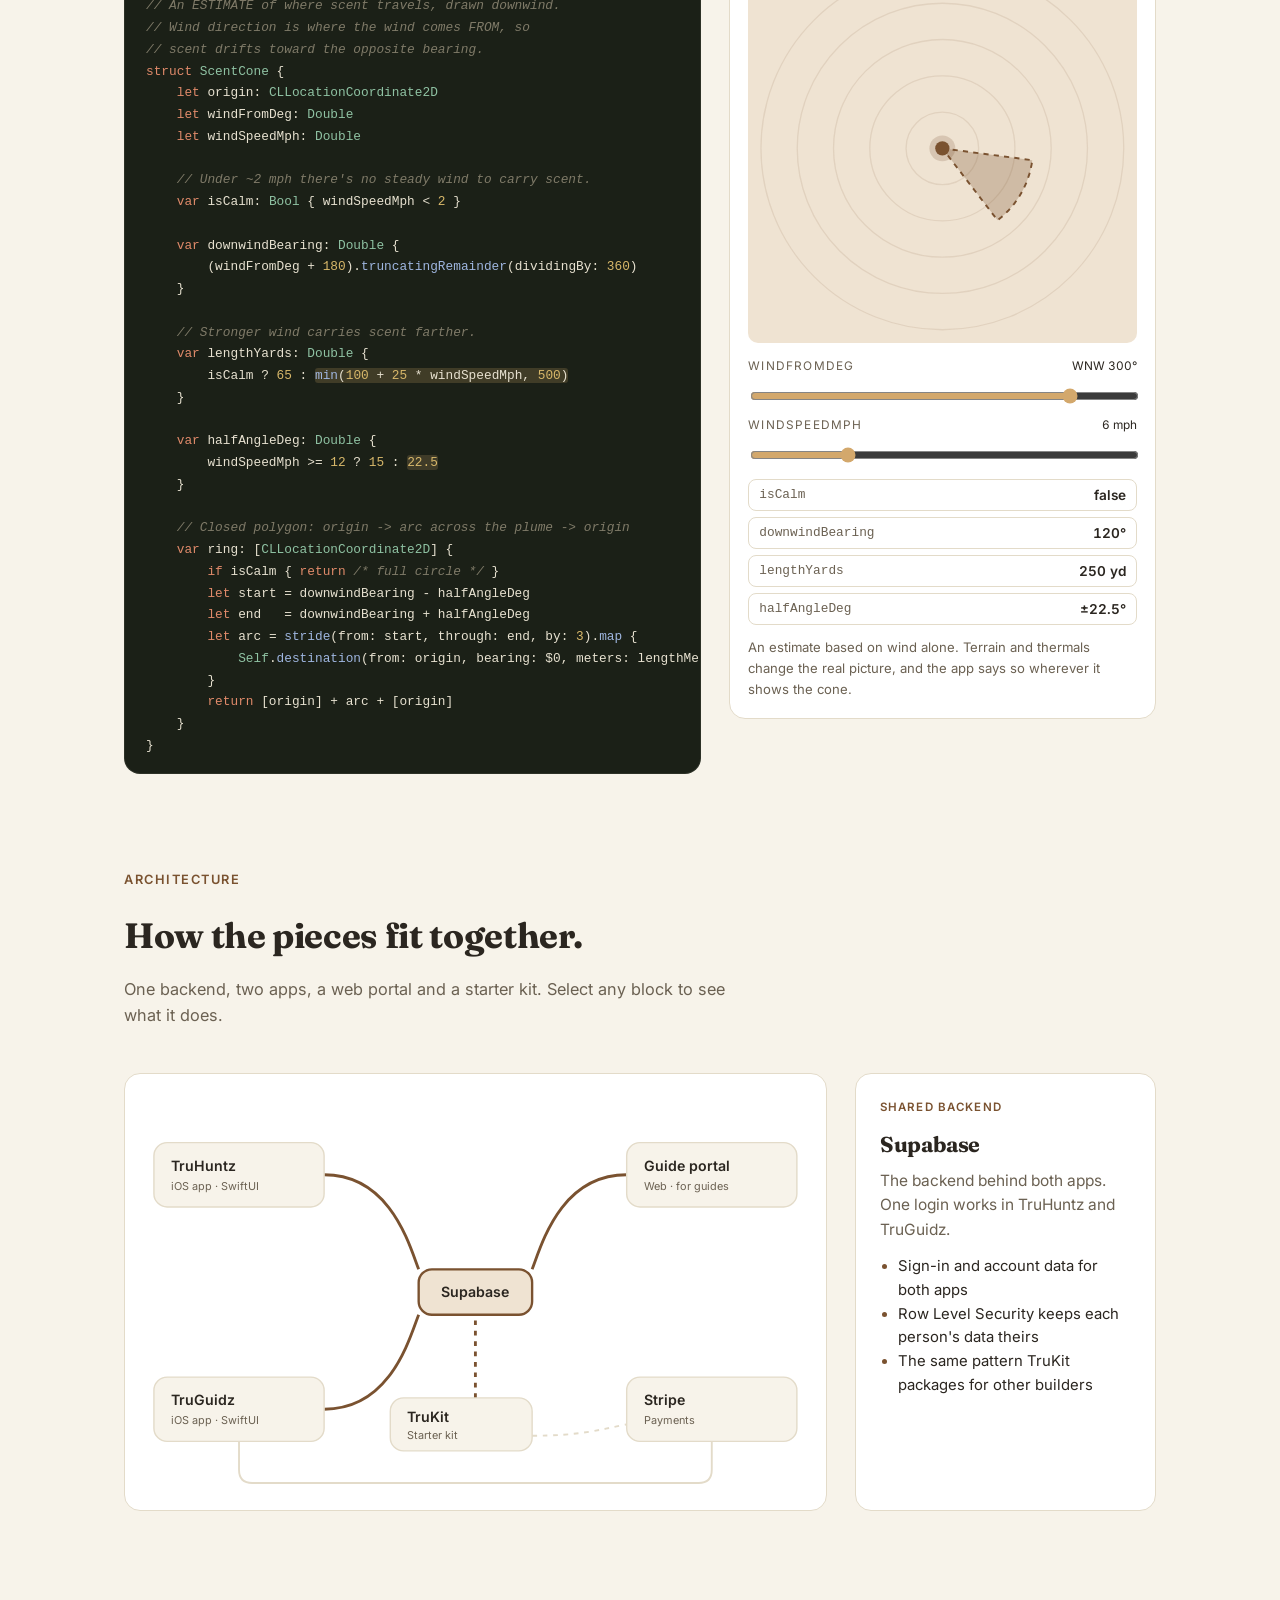
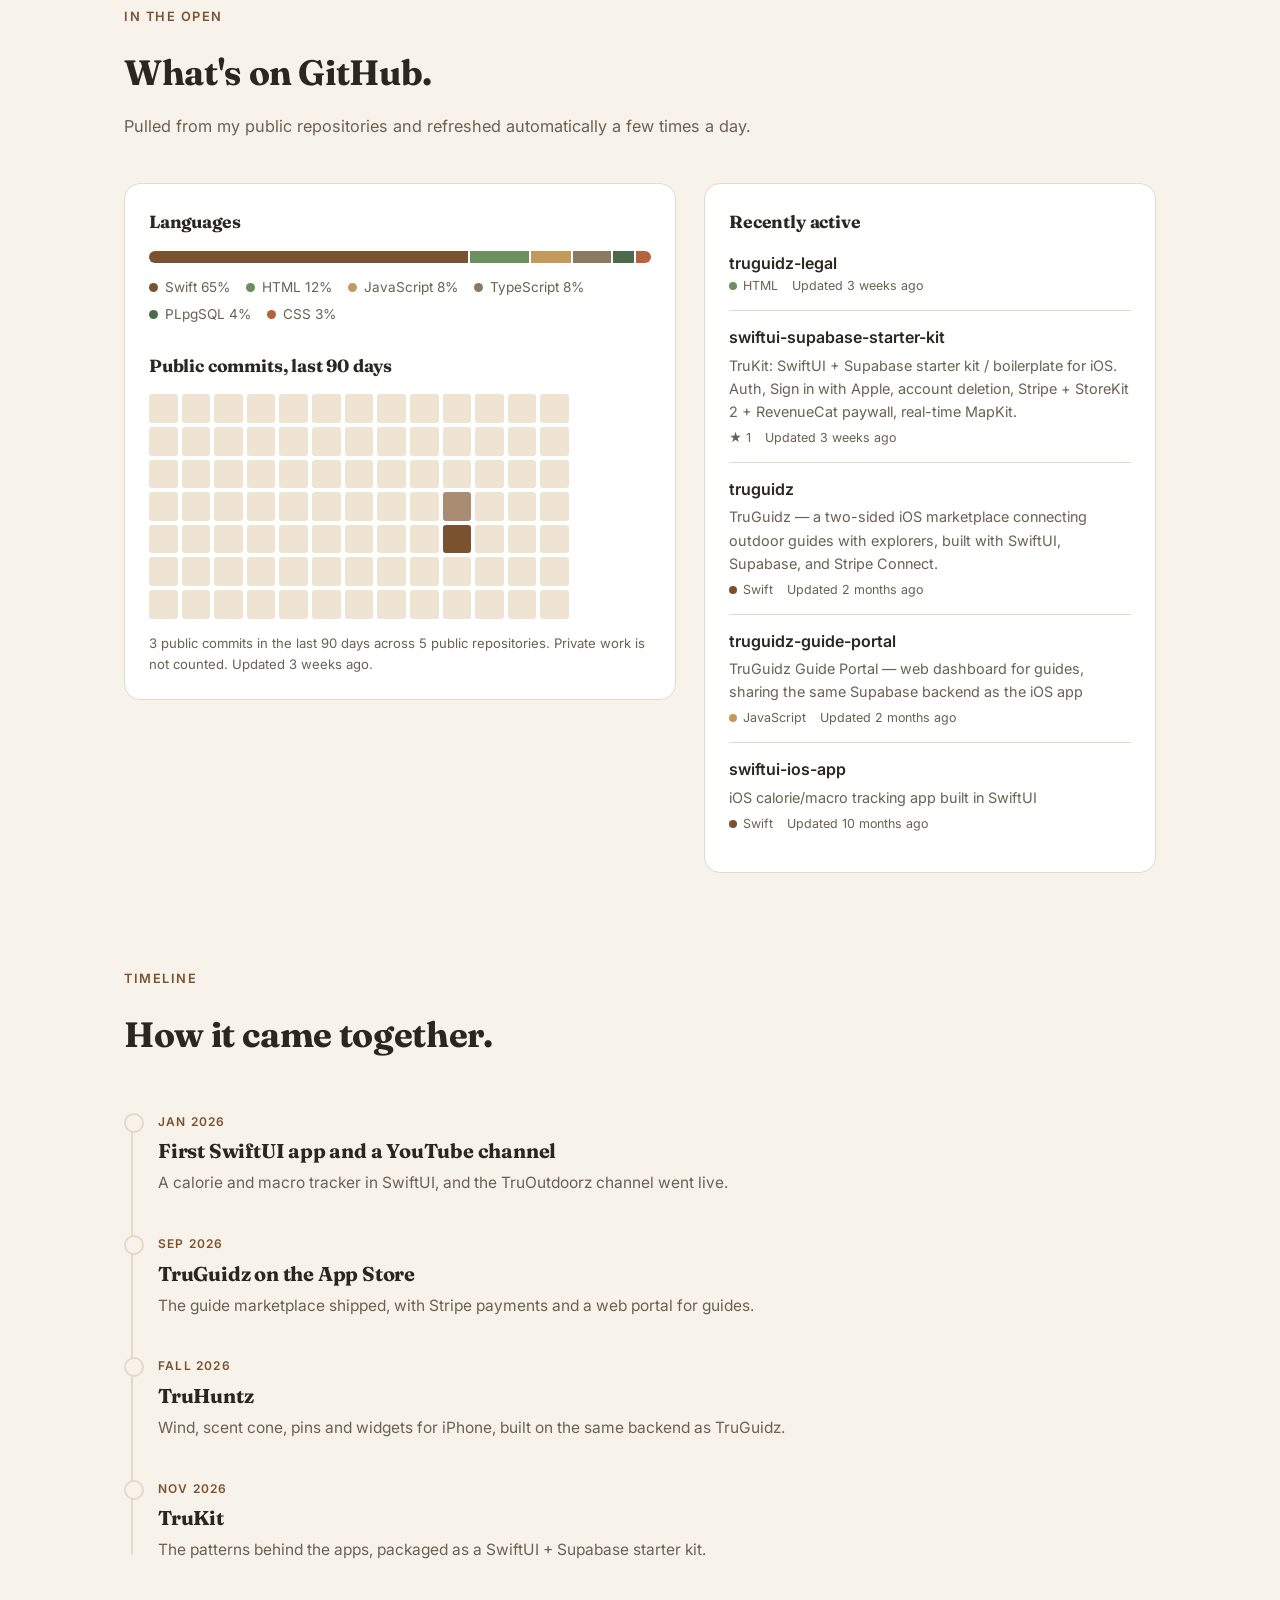
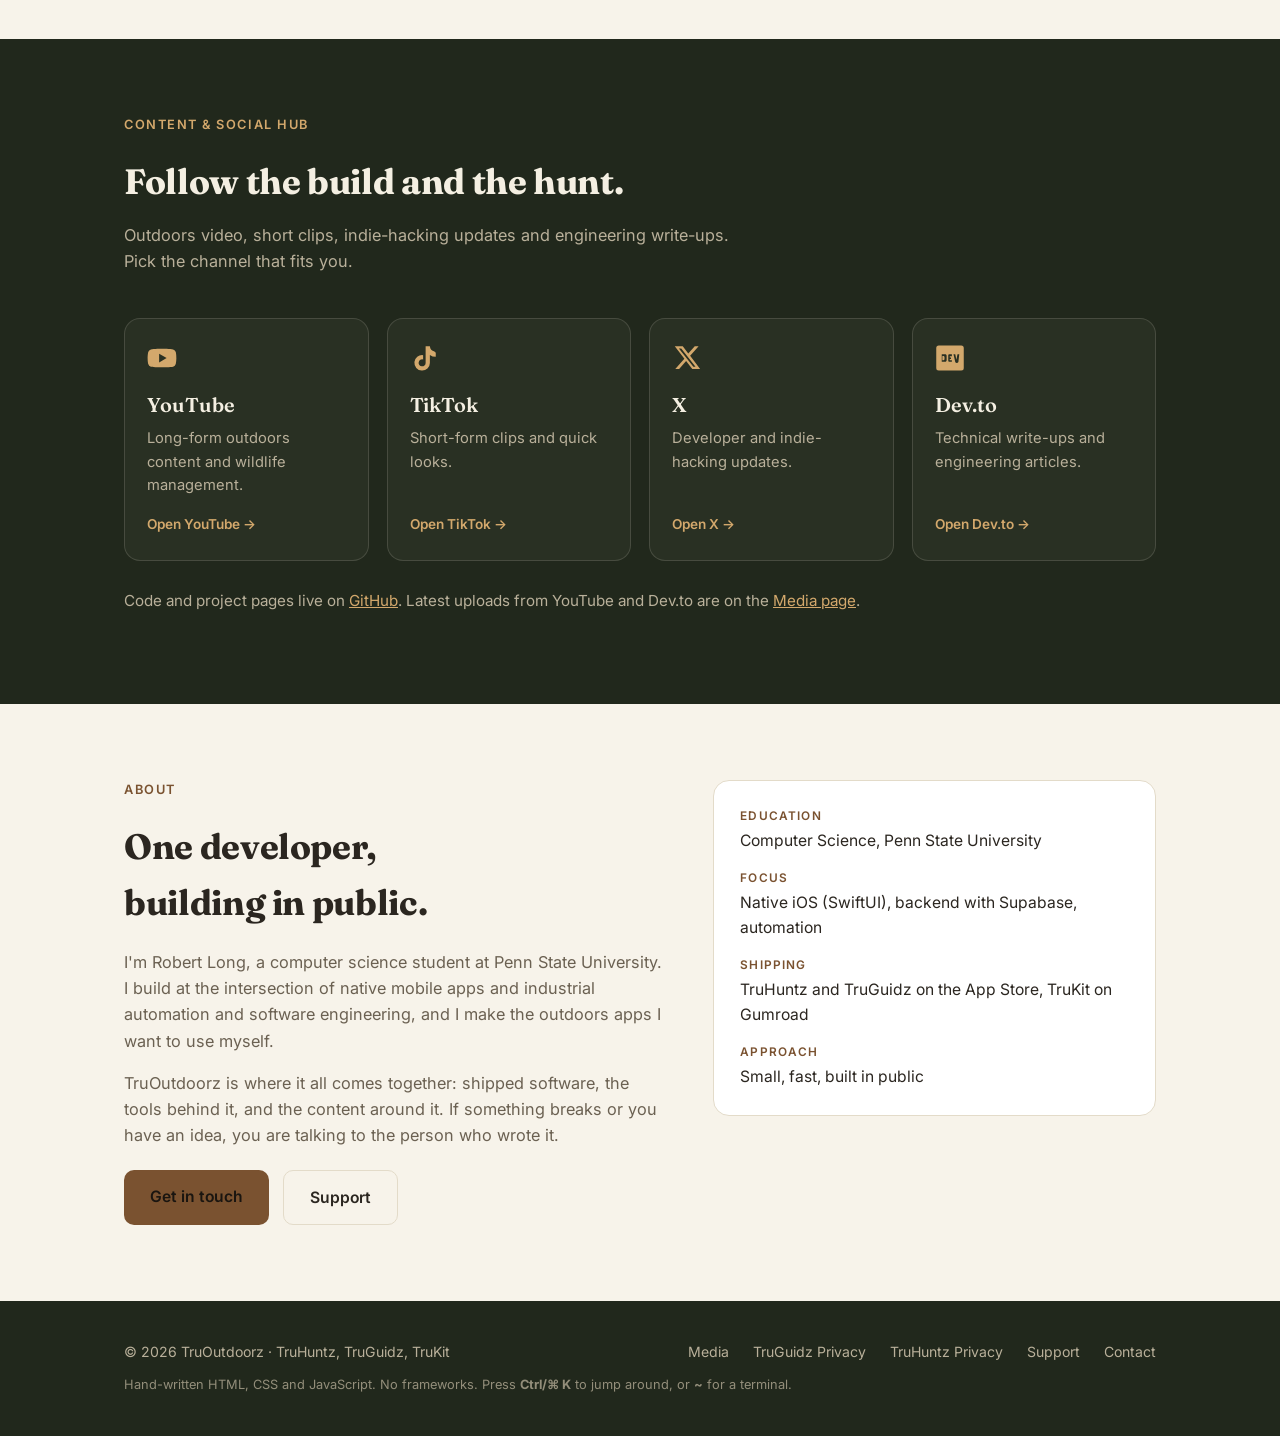
==== commit 4592f16c: "Rebuild the site as a portfolio: live scent sim, code lab, architecture, GitHub data, timeline, medi" ====
--- a/index.html
+++ b/index.html
@@ -14,338 +14,82 @@
 <meta property="og:image" content="https://truguidz.com/img/truhuntz-scent.jpg">
 <meta name="twitter:card" content="summary_large_image">
 <script type="application/ld+json">{"@context": "https://schema.org", "@type": "Organization", "name": "TruOutdoorz", "url": "https://truguidz.com/", "description": "Independent software and media brand for the outdoors.", "sameAs": ["https://github.com/Robert-Long52", "https://www.youtube.com/@TruOutdoorz", "https://www.tiktok.com/@truoutdoorz", "https://x.com/TruOutdoorz", "https://dev.to/truoutdoorz"]}</script>
+<script>
+  document.documentElement.classList.add('js');
+  try { if (localStorage.getItem('tru-theme') === 'dawn') document.documentElement.setAttribute('data-theme', 'dawn'); } catch (e) {}
+</script>
 <link rel="preconnect" href="https://fonts.googleapis.com">
 <link rel="preconnect" href="https://fonts.gstatic.com" crossorigin>
 <link href="https://fonts.googleapis.com/css2?family=Fraunces:opsz,wght@9..144,400;9..144,600;9..144,700&family=Inter:wght@400;500;600;700&display=swap" rel="stylesheet">
-<style>
-  :root {
-    --bg: #f7f3ea;
-    --card: #ffffff;
-    --text: #2b2620;
-    --text-secondary: #6b6152;
-    --accent: #7a5230;
-    --accent-soft: #efe3d2;
-    --border: #e3dbc9;
-    --hero-bg: #21281c;
-    --hero-text: #f4efe2;
-    --hero-text-secondary: #b9b09a;
-  }
-  @media (prefers-color-scheme: dark) {
-    :root {
-      --bg: #1c2118;
-      --card: #262c21;
-      --text: #f0ece1;
-      --text-secondary: #b3ab98;
-      --accent: #d3a86c;
-      --accent-soft: #33291b;
-      --border: #3a4234;
-      --hero-bg: #14170f;
-      --hero-text: #f4efe2;
-      --hero-text-secondary: #948a72;
-    }
-  }
-  * { box-sizing: border-box; }
-  html, body {
-    margin: 0;
-    padding: 0;
-    background: var(--bg);
-    color: var(--text);
-  }
-  body {
-    font-family: 'Inter', -apple-system, BlinkMacSystemFont, "Segoe UI", sans-serif;
-    line-height: 1.6;
-    -webkit-font-smoothing: antialiased;
-  }
-  h1, h2, h3 {
-    font-family: 'Fraunces', Georgia, serif;
-    letter-spacing: -0.01em;
-    text-wrap: balance;
-  }
-  img { max-width: 100%; display: block; }
-  a { color: var(--accent); }
-
-  .wrap {
-    max-width: 1080px;
-    margin: 0 auto;
-    padding: 0 24px;
-  }
-
-  /* Nav */
-  nav.top {
-    display: flex;
-    align-items: center;
-    justify-content: space-between;
-    padding: 20px 0;
-  }
-  .brand {
-    display: flex;
-    align-items: center;
-    gap: 10px;
-    font-weight: 700;
-    font-size: 1.05rem;
-    color: var(--hero-text);
-    text-transform: uppercase;
-    letter-spacing: 0.04em;
-  }
-  .brand img { width: 28px; height: 28px; border-radius: 7px; }
-  nav.top .links a {
-    color: var(--hero-text-secondary);
-    text-decoration: none;
-    font-size: 0.92rem;
-    margin-left: 28px;
-  }
-  nav.top .links a:hover { color: var(--hero-text); }
-
-  /* Hero */
-  header.hero {
-    background: var(--hero-bg);
-    color: var(--hero-text);
-    padding-bottom: 80px;
-  }
-  .hero-inner {
-    display: grid;
-    grid-template-columns: 1.1fr 0.9fr;
-    gap: 48px;
-    align-items: center;
-    padding-top: 40px;
-  }
-  @media (max-width: 780px) {
-    .hero-inner { grid-template-columns: 1fr; padding-top: 8px; }
-  }
-  .eyebrow {
-    font-size: 0.8rem;
-    letter-spacing: 0.12em;
-    text-transform: uppercase;
-    color: var(--accent);
-    font-weight: 600;
-    margin-bottom: 18px;
-  }
-  h1.hero-title {
-    font-size: clamp(2.4rem, 5vw, 3.4rem);
-    line-height: 1.08;
-    margin: 0 0 22px;
-    font-weight: 600;
-  }
-  p.hero-sub {
-    font-size: 1.15rem;
-    color: var(--hero-text-secondary);
-    max-width: 46ch;
-    margin: 0 0 32px;
-  }
-  .hero-actions { display: flex; gap: 14px; flex-wrap: wrap; }
-  .btn {
-    display: inline-block;
-    padding: 14px 26px;
-    border-radius: 10px;
-    font-weight: 600;
-    font-size: 0.98rem;
-    text-decoration: none;
-  }
-  .btn-primary {
-    background: var(--accent);
-    color: #1a1510;
-  }
-  .btn-ghost {
-    color: var(--hero-text);
-    border: 1px solid rgba(244,239,226,0.28);
-  }
-  .btn-appstore {
-    display: inline-flex;
-    align-items: center;
-    gap: 10px;
-  }
-  .hero-visual {
-    display: flex;
-    justify-content: center;
-    gap: 18px;
-  }
-  .phone-shot {
-    width: 100%;
-    max-width: 230px;
-    border-radius: 22px;
-    border: 6px solid #100e0a;
-    box-shadow: 0 30px 60px -20px rgba(0,0,0,0.55);
-  }
-  .phone-shot.offset { margin-top: 46px; }
-
-  /* Sections */
-  section { padding: 76px 0; }
-  .section-head { max-width: 640px; margin: 0 0 44px; }
-  .section-head .eyebrow { color: var(--accent); }
-  .section-head h2 { font-size: clamp(1.7rem, 3.2vw, 2.2rem); margin: 0 0 12px; }
-  .section-head p { color: var(--text-secondary); margin: 0; font-size: 1.02rem; }
-
-  .grid-2 {
-    display: grid;
-    grid-template-columns: 1fr 1fr;
-    gap: 28px;
-  }
-  @media (max-width: 780px) { .grid-2 { grid-template-columns: 1fr; } }
-
-  .card {
-    background: var(--card);
-    border: 1px solid var(--border);
-    border-radius: 16px;
-    padding: 30px 28px;
-  }
-  .card h3 {
-    font-size: 1.3rem;
-    margin: 0 0 14px;
-  }
-  .card ul {
-    margin: 0;
-    padding-left: 20px;
-    color: var(--text);
-  }
-  .card li { margin-bottom: 9px; font-size: 0.98rem; }
-  .card li::marker { color: var(--accent); }
-
-  .trust-row {
-    display: grid;
-    grid-template-columns: repeat(3, 1fr);
-    gap: 24px;
-  }
-  @media (max-width: 780px) { .trust-row { grid-template-columns: 1fr; } }
-  .trust-item {
-    padding: 4px 0;
-  }
-  .trust-item .num {
-    font-family: 'Fraunces', Georgia, serif;
-    font-size: 1.05rem;
-    color: var(--accent);
-    margin-bottom: 8px;
-    font-weight: 600;
-  }
-  .trust-item p { margin: 0; color: var(--text-secondary); font-size: 0.95rem; }
-
-  footer {
-    background: var(--hero-bg);
-    color: var(--hero-text-secondary);
-    padding: 40px 0;
-    font-size: 0.88rem;
-  }
-  footer .wrap {
-    display: flex;
-    justify-content: space-between;
-    align-items: center;
-    flex-wrap: wrap;
-    gap: 12px;
-  }
-  footer a { color: var(--hero-text-secondary); text-decoration: none; margin-left: 20px; }
-  footer a:hover { color: var(--hero-text); }
-  footer .foot-links { margin-left: -20px; }
-
-  html { scroll-behavior: smooth; scroll-padding-top: 12px; }
-  :focus-visible { outline: 2px solid var(--accent); outline-offset: 3px; border-radius: 6px; }
-  @media (prefers-reduced-motion: reduce) { html { scroll-behavior: auto; } }
-  nav.top .links { display: flex; align-items: center; }
-  .brand .mark { width: 28px; height: 28px; border-radius: 7px; background: var(--accent); color: #1a1510; display: grid; place-items: center; font-family: 'Fraunces', Georgia, serif; font-weight: 700; font-size: 0.95rem; letter-spacing: 0; }
-  @media (max-width: 640px) { nav.top .links a:not(.keep) { display: none; } nav.top .links a { margin-left: 18px; } }
-  .stats { display: flex; flex-wrap: wrap; gap: 10px 26px; margin: 34px 0 0; padding: 0; list-style: none; color: var(--hero-text-secondary); font-size: 0.9rem; }
-  .stats li::before { content: ""; display: inline-block; width: 6px; height: 6px; border-radius: 50%; background: var(--accent); margin-right: 9px; vertical-align: middle; }
-  .hero-visual.trio { gap: 14px; }
-  .hero-visual { min-width: 0; }
-  .hero-visual.trio .phone-shot, .p-visual .phone-shot { flex: 1 1 0; min-width: 0; }
-  .hero-visual.trio .phone-shot { max-width: 200px; height: auto; }
-  .hero-visual.trio .phone-shot:nth-child(2) { margin-top: 40px; }
-  @media (max-width: 780px) { .hero-visual.trio .phone-shot { max-width: 31%; } .hero-visual.trio .phone-shot:nth-child(2) { margin-top: 24px; } }
-
-  /* Products */
-  .product { display: grid; grid-template-columns: 1.05fr 0.95fr; gap: 44px; align-items: center; background: var(--card); border: 1px solid var(--border); border-radius: 22px; padding: 40px; margin-bottom: 28px; }
-  .product.flip { grid-template-columns: 0.95fr 1.05fr; }
-  .product.flip .p-visual { order: -1; }
-  @media (max-width: 780px) { .product, .product.flip { grid-template-columns: 1fr; padding: 26px 22px; gap: 28px; } .product.flip .p-visual { order: 0; } }
-  .p-head { display: flex; align-items: center; gap: 14px; margin-bottom: 16px; }
-  .p-head img { width: 52px; height: 52px; border-radius: 12px; border: 1px solid var(--border); }
-  .p-head h3 { margin: 0 0 4px; font-size: 1.7rem; }
-  .tag { display: inline-block; font-size: 0.72rem; font-weight: 600; letter-spacing: 0.08em; text-transform: uppercase; color: var(--accent); background: var(--accent-soft); padding: 4px 10px; border-radius: 99px; }
-  .product p.lead { color: var(--text-secondary); margin: 0 0 18px; font-size: 1.02rem; }
-  .product ul { margin: 0 0 26px; padding-left: 20px; }
-  .product li { margin-bottom: 8px; font-size: 0.97rem; }
-  .product li::marker { color: var(--accent); }
-  .product .hero-actions .btn-ghost { color: var(--text); border-color: var(--border); }
-  .product ul.chips { display: flex; flex-wrap: wrap; gap: 8px; margin: 0 0 24px; padding: 0; list-style: none; }
-  .chips li { margin: 0; font-size: 0.8rem; border: 1px solid var(--border); border-radius: 99px; padding: 4px 12px; color: var(--text-secondary); }
-  .p-visual { display: flex; justify-content: center; gap: 16px; }
-  .p-visual .phone-shot { max-width: 210px; height: auto; }
-  .p-visual .phone-shot.offset { margin-top: 40px; }
-  .p-visual img.cover { border-radius: 14px; border: 1px solid var(--border); box-shadow: 0 24px 50px -24px rgba(0,0,0,0.45); width: 100%; height: auto; }
-  .price { font-family: 'Fraunces', Georgia, serif; font-size: 1.05rem; color: var(--text); margin: -8px 0 22px; }
-  .price span { color: var(--text-secondary); font-family: 'Inter', sans-serif; font-size: 0.9rem; }
-
-  /* Hub */
-  .hub { background: var(--hero-bg); color: var(--hero-text); }
-  .hub .section-head p { color: var(--hero-text-secondary); }
-  .hub-grid { display: grid; grid-template-columns: repeat(4, 1fr); gap: 18px; }
-  @media (max-width: 980px) { .hub-grid { grid-template-columns: repeat(2, 1fr); } }
-  @media (max-width: 520px) { .hub-grid { grid-template-columns: 1fr; } }
-  .social { display: flex; flex-direction: column; gap: 6px; padding: 24px 22px; border-radius: 16px; border: 1px solid rgba(244,239,226,0.14); background: rgba(244,239,226,0.04); text-decoration: none; color: var(--hero-text); transition: transform .18s ease, border-color .18s ease, background .18s ease; min-height: 190px; }
-  a.social:hover { transform: translateY(-3px); border-color: var(--accent); background: rgba(244,239,226,0.07); }
-  .social svg { width: 30px; height: 30px; fill: var(--accent); margin-bottom: 10px; }
-  .social .name { font-family: 'Fraunces', Georgia, serif; font-size: 1.25rem; font-weight: 600; }
-  .social .what { color: var(--hero-text-secondary); font-size: 0.92rem; flex: 1; }
-  .social .go { font-size: 0.85rem; font-weight: 600; color: var(--accent); margin-top: 10px; }
-  .social.soon { opacity: 0.6; }
-  .social.soon .go { color: var(--hero-text-secondary); }
-  .repo-link { margin-top: 28px; color: var(--hero-text-secondary); font-size: 0.95rem; }
-  .repo-link a { color: var(--accent); }
-
-  /* About */
-  .about { display: grid; grid-template-columns: 1.1fr 0.9fr; gap: 48px; align-items: start; }
-  @media (max-width: 780px) { .about { grid-template-columns: 1fr; gap: 28px; } }
-  .about p { color: var(--text-secondary); margin: 0 0 16px; font-size: 1.02rem; }
-  .about .facts { background: var(--card); border: 1px solid var(--border); border-radius: 16px; padding: 26px 26px 10px; margin: 0; }
-  .facts dt { font-size: 0.74rem; letter-spacing: 0.1em; text-transform: uppercase; color: var(--accent); font-weight: 600; margin-bottom: 2px; }
-  .facts dd { margin: 0 0 16px; font-size: 0.98rem; }
-</style>
+<link rel="stylesheet" href="css/site.css">
 </head>
 <body>
 
-<header class="hero">
+<div class="topbar">
   <div class="wrap">
     <nav class="top" aria-label="Main">
-      <div class="brand"><span class="mark" aria-hidden="true">T</span> TruOutdoorz</div>
+      <a class="brand" href="#top"><span class="mark" aria-hidden="true">T</span> TruOutdoorz</a>
       <div class="links">
-        <a href="#products">Software</a>
-        <a href="#hub">Content</a>
-        <a href="#about">About</a>
+        <a href="#built" data-sec="built">Built</a>
+        <a href="#how" data-sec="how">How it works</a>
+        <a href="media.html" class="keep">Media</a>
+        <a href="#hub" data-sec="hub">Elsewhere</a>
+        <a href="#about" data-sec="about">About</a>
         <a class="keep" href="support.html">Support</a>
       </div>
+      <div class="tools">
+        <button class="tool-btn" id="open-palette" type="button" aria-label="Open command palette (Cmd or Ctrl K)">
+          <svg viewBox="0 0 24 24" aria-hidden="true"><circle cx="11" cy="11" r="7"/><path d="m20 20-3.5-3.5"/></svg><span class="lbl">Jump to</span><kbd>⌘K</kbd>
+        </button>
+        <button class="tool-btn" id="dawn-toggle" type="button" aria-pressed="false" aria-label="Dawn mode: red-shifted low-light colors">
+          <svg viewBox="0 0 24 24" aria-hidden="true"><path d="M12 3v3M5.6 7.6l2.1 2.1M3 15h3M18 15h3M16.3 9.7l2.1-2.1M7 18a5 5 0 0 1 10 0M3 18h18"/></svg><span class="lbl">Dawn</span>
+        </button>
+      </div>
     </nav>
-
+  </div>
+</div>
+
+<header class="hero" id="top">
+  <div class="wrap">
     <div class="hero-inner">
       <div>
         <div class="eyebrow">Software &amp; media for the outdoors</div>
         <h1 class="hero-title">Tools and stories for time outside.</h1>
         <p class="hero-sub">TruOutdoorz is an independent software and media brand. We build native iPhone apps for hunters and trip-goers, developer tools for other builders, and share the work in public.</p>
         <div class="hero-actions">
-          <a class="btn btn-primary" href="#products">Explore the software</a>
-          <a class="btn btn-ghost" href="#hub">Follow along</a>
+          <a class="btn btn-primary" href="#built">See what I've built</a>
+          <a class="btn btn-ghost" href="media.html">Watch &amp; read</a>
         </div>
         <ul class="stats">
-          <li>2 apps live on the App Store</li>
           <li>Native SwiftUI</li>
           <li>Built in public</li>
         </ul>
       </div>
-      <div class="hero-visual trio">
-        <img class="phone-shot" src="img/truhuntz-scent.jpg" alt="TruHuntz map showing a scent cone drawn from a stand pin" width="200" height="433">
-        <img class="phone-shot" src="img/explore.jpg" alt="TruGuidz Explore screen showing outdoor trip listings" width="200" height="433">
-        <img class="phone-shot" src="img/truhuntz-pins.jpg" alt="TruHuntz pins for stands, trail cameras and bedding" width="200" height="433">
+
+      <div class="sim" id="sim-wrap">
+        <div class="sim-frame">
+          <canvas id="sim" aria-label="Interactive demo: a scent cone drifting downwind from a stand. Drag to change the wind direction." role="img"></canvas>
+          <div class="sim-hint" id="sim-hint">Drag anywhere to turn the wind</div>
+        </div>
+        <div class="sim-controls">
+          <div><label for="wind-dir">Wind from<output id="wind-dir-out"></output></label><input id="wind-dir" type="range" min="0" max="359" value="280"></div>
+          <div><label for="wind-spd">Speed<output id="wind-spd-out"></output></label><input id="wind-spd" type="range" min="0" max="25" value="8"></div>
+        </div>
+        <p class="sim-readout" id="sim-readout" aria-live="polite"></p>
       </div>
     </div>
   </div>
 </header>
 
-<section id="products">
-  <div class="wrap">
-    <div class="section-head">
+<section id="built">
+  <div class="wrap">
+    <div class="section-head reveal">
       <div class="eyebrow">Software products</div>
       <h2>Two apps and a starter kit.</h2>
       <p>Everything here is built and maintained by one developer, which keeps it fast, focused and easy to reach.</p>
     </div>
 
-    <article class="product" id="truhuntz">
+    <article class="product reveal" id="truhuntz">
       <div>
         <div class="p-head"><img src="img/truhuntz-icon.jpg" alt="" width="52" height="52"><div><h3>TruHuntz</h3><span class="tag">Flagship iOS app</span></div></div>
         <p class="lead">Know where your scent is going before you climb the stand. Pick any pin and TruHuntz draws a scent cone from that exact spot using the wind forecast for that location.</p>
@@ -357,10 +101,7 @@
           <li>Free to use, with an optional account that backs up your pins</li>
         </ul>
         <ul class="chips" aria-label="Built with"><li>SwiftUI</li><li>WidgetKit</li><li>Supabase</li><li>iOS 17+</li></ul>
-        <div class="hero-actions">
-          <a class="btn btn-primary btn-appstore" href="https://apps.apple.com/us/app/truhuntz/id6831245840"><svg viewBox="0 0 384 512" width="18" height="18" fill="currentColor" aria-hidden="true"><path d="M318.7 268.7c-.2-36.7 16.4-64.4 50-84.8-18.8-26.9-47.2-41.7-84.7-44.6-35.5-2.8-74.3 20.7-88.5 20.7-15 0-49.4-19.7-76.4-19.7C63.3 141 8 184.8 8 273.5c0 26.2 4.8 53.3 14.4 81.2 12.8 37.6 59 129.3 107.2 127.8 25.2-.6 43-17.9 75.8-17.9 31.8 0 48.3 17.9 76.4 17.9 48.6-.7 90.4-84.1 102.6-121.8-65.2-30.7-65.7-90-65.7-91.99zM256.8 82.5c26.9-32 24.5-61.2 23.7-71.5-23.8 1.4-51.3 16.4-67 34.9-17.3 19.8-27.5 44.4-25.3 71.9 25.9 2 49.5-11.1 68.6-35.3z"/></svg>Download on the App Store</a>
-          <a class="btn btn-ghost" href="truhuntz-privacy.html">Privacy policy</a>
-        </div>
+        <div class="getit"><span class="lbl">Get it</span><a href="https://apps.apple.com/us/app/truhuntz/id6831245840">App Store</a><a href="#how">See the scent-cone code</a><a href="truhuntz-privacy.html">Privacy policy</a></div>
       </div>
       <div class="p-visual">
         <img class="phone-shot" src="img/truhuntz-scent.jpg" alt="TruHuntz scent cone on the map" loading="lazy" width="210" height="455">
@@ -368,7 +109,7 @@
       </div>
     </article>
 
-    <article class="product flip" id="trukit">
+    <article class="product flip reveal" id="trukit">
       <div>
         <div class="p-head"><img src="img/trukit-icon.jpg" alt="" width="52" height="52"><div><h3>TruKit</h3><span class="tag">Developer starter kit</span></div></div>
         <p class="lead">A SwiftUI + Supabase boilerplate for iOS. Skip the setup chores and start on the app only you can build.</p>
@@ -378,16 +119,12 @@
           <li>Real-time map, Row Level Security and four Edge Functions, all documented</li>
           <li>Demo mode that runs the whole app before you connect a backend</li>
         </ul>
-        <div class="price">From $49 <span>Standard, one app &middot; $149 Agency, unlimited apps</span></div>
-        <div class="hero-actions">
-          <a class="btn btn-primary" href="https://robertlong3.gumroad.com/l/TruKit" target="_blank" rel="noopener">Get TruKit on Gumroad</a>
-          <a class="btn btn-ghost" href="https://github.com/Robert-Long52/swiftui-supabase-starter-kit" target="_blank" rel="noopener">View on GitHub</a>
-        </div>
+        <div class="getit"><span class="lbl">Get it</span><span class="price">From $49 <em>Standard, one app &middot; $149 Agency, unlimited apps</em></span><a href="https://robertlong3.gumroad.com/l/TruKit" target="_blank" rel="noopener">Gumroad</a><a href="https://github.com/Robert-Long52/swiftui-supabase-starter-kit" target="_blank" rel="noopener">GitHub</a></div>
       </div>
       <div class="p-visual"><img class="cover" src="img/trukit-cover.jpg" alt="TruKit sign-in, map and paywall screens" loading="lazy" width="500" height="281"></div>
     </article>
 
-    <article class="product" id="truguidz">
+    <article class="product reveal" id="truguidz">
       <div>
         <div class="p-head"><img src="img/icon-512.png" alt="" width="52" height="52"><div><h3>TruGuidz</h3><span class="tag">Guide marketplace</span></div></div>
         <p class="lead">Connects explorers with real, local guides for hunting, fishing, hiking and trail-riding trips across America. Browse, book and pay in one place.</p>
@@ -396,10 +133,7 @@
           <li>Request exact dates and group size, then message your guide</li>
           <li>Guides can sign up in the app or on the web portal</li>
         </ul>
-        <div class="hero-actions">
-          <a class="btn btn-primary btn-appstore" href="https://apps.apple.com/us/app/truguidz/id6804742143"><svg viewBox="0 0 384 512" width="18" height="18" fill="currentColor" aria-hidden="true"><path d="M318.7 268.7c-.2-36.7 16.4-64.4 50-84.8-18.8-26.9-47.2-41.7-84.7-44.6-35.5-2.8-74.3 20.7-88.5 20.7-15 0-49.4-19.7-76.4-19.7C63.3 141 8 184.8 8 273.5c0 26.2 4.8 53.3 14.4 81.2 12.8 37.6 59 129.3 107.2 127.8 25.2-.6 43-17.9 75.8-17.9 31.8 0 48.3 17.9 76.4 17.9 48.6-.7 90.4-84.1 102.6-121.8-65.2-30.7-65.7-90-65.7-91.99zM256.8 82.5c26.9-32 24.5-61.2 23.7-71.5-23.8 1.4-51.3 16.4-67 34.9-17.3 19.8-27.5 44.4-25.3 71.9 25.9 2 49.5-11.1 68.6-35.3z"/></svg>Download on the App Store</a>
-          <a class="btn btn-ghost" href="https://guides.truguidz.com">Sign up as a guide</a>
-        </div>
+        <div class="getit"><span class="lbl">Get it</span><a href="https://apps.apple.com/us/app/truguidz/id6804742143">App Store</a><a href="https://guides.truguidz.com">Sign up as a guide</a><a href="privacy.html">Privacy policy</a></div>
       </div>
       <div class="p-visual">
         <img class="phone-shot" src="img/explore.jpg" alt="TruGuidz Explore screen" loading="lazy" width="210" height="455">
@@ -409,25 +143,129 @@
   </div>
 </section>
 
+<section id="how" style="padding-top:20px">
+  <div class="wrap">
+    <div class="section-head reveal">
+      <div class="eyebrow">Under the hood</div>
+      <h2>How the scent cone works.</h2>
+      <p>This is the real geometry from TruHuntz, trimmed to the essentials. Move the wind and watch each line of Swift take effect. Hover a value to find the code behind it.</p>
+    </div>
+
+    <div class="codelab reveal">
+      <div class="code-card">
+        <div class="code-top"><code>ScentCone.swift</code><span>TruHuntz &middot; Swift</span></div>
+<pre class="swift" id="swift-code" tabindex="0" aria-label="Swift source for the scent cone"><span class="ln" data-r="intro"><span class="c">// An ESTIMATE of where scent travels, drawn downwind.</span></span><span class="ln" data-r="intro"><span class="c">// Wind direction is where the wind comes FROM, so</span></span><span class="ln" data-r="intro"><span class="c">// scent drifts toward the opposite bearing.</span></span><span class="ln"><span class="k">struct</span> <span class="t">ScentCone</span> {</span><span class="ln">    <span class="k">let</span> origin: <span class="t">CLLocationCoordinate2D</span></span><span class="ln" data-r="from">    <span class="k">let</span> windFromDeg: <span class="t">Double</span></span><span class="ln" data-r="speed">    <span class="k">let</span> windSpeedMph: <span class="t">Double</span></span><span class="ln"> </span><span class="ln" data-r="calm">    <span class="c">// Under ~2 mph there's no steady wind to carry scent.</span></span><span class="ln" data-r="calm">    <span class="k">var</span> isCalm: <span class="t">Bool</span> { windSpeedMph &lt; <span class="n">2</span> }</span><span class="ln"> </span><span class="ln" data-r="down">    <span class="k">var</span> downwindBearing: <span class="t">Double</span> {</span><span class="ln" data-r="down">        (windFromDeg + <span class="n">180</span>).<span class="f">truncatingRemainder</span>(dividingBy: <span class="n">360</span>)</span><span class="ln" data-r="down">    }</span><span class="ln"> </span><span class="ln" data-r="len">    <span class="c">// Stronger wind carries scent farther.</span></span><span class="ln" data-r="len">    <span class="k">var</span> lengthYards: <span class="t">Double</span> {</span><span class="ln" data-r="len">        <span data-b="calm">isCalm ? <span class="n">65</span></span> : <span data-b="moving"><span class="f">min</span>(<span class="n">100</span> + <span class="n">25</span> * windSpeedMph, <span class="n">500</span>)</span></span><span class="ln" data-r="len">    }</span><span class="ln"> </span><span class="ln" data-r="half">    <span class="k">var</span> halfAngleDeg: <span class="t">Double</span> {</span><span class="ln" data-r="half">        <span data-b="gust">windSpeedMph &gt;= <span class="n">12</span> ? <span class="n">15</span></span> : <span data-b="light"><span class="n">22.5</span></span></span><span class="ln" data-r="half">    }</span><span class="ln"> </span><span class="ln" data-r="ring">    <span class="c">// Closed polygon: origin -&gt; arc across the plume -&gt; origin</span></span><span class="ln" data-r="ring">    <span class="k">var</span> ring: [<span class="t">CLLocationCoordinate2D</span>] {</span><span class="ln" data-r="ring">        <span class="k">if</span> isCalm { <span class="k">return</span> <span class="c">/* full circle */</span> }</span><span class="ln" data-r="ring">        <span class="k">let</span> start = downwindBearing - halfAngleDeg</span><span class="ln" data-r="ring">        <span class="k">let</span> end   = downwindBearing + halfAngleDeg</span><span class="ln" data-r="ring">        <span class="k">let</span> arc = <span class="f">stride</span>(from: start, through: end, by: <span class="n">3</span>).<span class="f">map</span> {</span><span class="ln" data-r="ring">            <span class="t">Self</span>.<span class="f">destination</span>(from: origin, bearing: $0, meters: lengthMeters)</span><span class="ln" data-r="ring">        }</span><span class="ln" data-r="ring">        <span class="k">return</span> [origin] + arc + [origin]</span><span class="ln" data-r="ring">    }</span><span class="ln">}</span></pre>
+      </div>
+
+      <div class="demo-card">
+        <svg id="cone-svg" viewBox="0 0 300 300" role="img" aria-label="Top-down view of the scent cone computed by the code"></svg>
+        <div class="demo-controls">
+          <label for="c-from">windFromDeg<output id="c-from-out"></output></label><input id="c-from" type="range" min="0" max="359" value="300">
+          <label for="c-speed">windSpeedMph<output id="c-speed-out"></output></label><input id="c-speed" type="range" min="0" max="25" step="0.5" value="6">
+        </div>
+        <div class="vals" id="cone-vals">
+          <button type="button" class="row" data-r="calm"><code>isCalm</code><b id="v-calm"></b></button>
+          <button type="button" class="row" data-r="down"><code>downwindBearing</code><b id="v-down"></b></button>
+          <button type="button" class="row" data-r="len"><code>lengthYards</code><b id="v-len"></b></button>
+          <button type="button" class="row" data-r="half"><code>halfAngleDeg</code><b id="v-half"></b></button>
+        </div>
+        <p class="note">An estimate based on wind alone. Terrain and thermals change the real picture, and the app says so wherever it shows the cone.</p>
+      </div>
+    </div>
+  </div>
+</section>
+
+<section id="arch" style="padding-top:20px">
+  <div class="wrap">
+    <div class="section-head reveal">
+      <div class="eyebrow">Architecture</div>
+      <h2>How the pieces fit together.</h2>
+      <p>One backend, two apps, a web portal and a starter kit. Select any block to see what it does.</p>
+    </div>
+    <div class="arch reveal">
+      <div class="arch-svg-wrap">
+        <svg id="arch-svg" viewBox="0 0 720 440" role="group" aria-label="Architecture diagram. Use Tab to move between blocks and Enter to select one.">
+          <g id="edges">
+            <path class="edge" data-a="truhuntz" data-b="supabase" d="M200 96 C 270 96, 290 170, 300 196"/>
+            <path class="edge" data-a="truguidz" data-b="supabase" d="M200 344 C 270 344, 290 270, 300 244"/>
+            <path class="edge" data-a="portal" data-b="supabase" d="M520 96 C 450 96, 430 170, 420 196"/>
+            <path class="edge" data-a="truguidz" data-b="stripe" d="M110 378 L110 408 Q110 422 124 422 L596 422 Q610 422 610 408 L610 378"/>
+            <path class="edge dash" data-a="trukit" data-b="supabase" d="M360 332 L 360 244"/>
+            <path class="edge dash" data-a="trukit" data-b="stripe" d="M420 372 C 470 372, 490 366, 520 360"/>
+          </g>
+          <g class="node" data-id="truhuntz" tabindex="0" role="button" aria-label="TruHuntz"><rect x="20" y="62" width="180" height="68" rx="14"/><text x="38" y="92">TruHuntz</text><text class="sub" x="38" y="112">iOS app &#183; SwiftUI</text></g>
+          <g class="node" data-id="truguidz" tabindex="0" role="button" aria-label="TruGuidz"><rect x="20" y="310" width="180" height="68" rx="14"/><text x="38" y="340">TruGuidz</text><text class="sub" x="38" y="360">iOS app &#183; SwiftUI</text></g>
+          <g class="node" data-id="portal" tabindex="0" role="button" aria-label="Guide web portal"><rect x="520" y="62" width="180" height="68" rx="14"/><text x="538" y="92">Guide portal</text><text class="sub" x="538" y="112">Web &#183; for guides</text></g>
+          <g class="node" data-id="stripe" tabindex="0" role="button" aria-label="Stripe"><rect x="520" y="310" width="180" height="68" rx="14"/><text x="538" y="340">Stripe</text><text class="sub" x="538" y="360">Payments</text></g>
+          <g class="node center" data-id="supabase" tabindex="0" role="button" aria-label="Supabase"><rect x="300" y="196" width="120" height="48" rx="14"/><text x="360" y="225" text-anchor="middle">Supabase</text></g>
+          <g class="node" data-id="trukit" tabindex="0" role="button" aria-label="TruKit"><rect x="270" y="332" width="150" height="56" rx="14"/><text x="288" y="357">TruKit</text><text class="sub" x="288" y="375">Starter kit</text></g>
+        </svg>
+      </div>
+      <aside class="arch-panel" id="arch-panel" aria-live="polite"></aside>
+    </div>
+  </div>
+</section>
+
+<section id="github" style="padding-top:20px">
+  <div class="wrap">
+    <div class="section-head reveal">
+      <div class="eyebrow">In the open</div>
+      <h2>What's on GitHub.</h2>
+      <p>Pulled from my public repositories and refreshed automatically a few times a day.</p>
+    </div>
+    <div class="gh-grid reveal" id="gh-grid">
+      <div class="gh-box">
+        <h3>Languages</h3>
+        <div class="langbar" id="gh-langbar" aria-hidden="true"></div>
+        <ul class="legend" id="gh-legend"></ul>
+        <h3 style="margin-top:26px">Public commits, last 90 days</h3>
+        <div class="heat" id="gh-heat" role="img" aria-label="Daily public commit activity"></div>
+        <p class="gh-foot" id="gh-foot"></p>
+      </div>
+      <div class="gh-box">
+        <h3>Recently active</h3>
+        <ul class="repo-list" id="gh-repos"><li class="loading">Loading from GitHub…</li></ul>
+        <noscript><p class="muted">Turn on JavaScript to see live repositories, or visit <a href="https://github.com/Robert-Long52">github.com/Robert-Long52</a>.</p></noscript>
+      </div>
+    </div>
+  </div>
+</section>
+
+<section id="timeline" style="padding-top:20px">
+  <div class="wrap">
+    <div class="section-head reveal">
+      <div class="eyebrow">Timeline</div>
+      <h2>How it came together.</h2>
+    </div>
+    <ol class="timeline" id="tl">
+      <li class="reveal"><time datetime="2026-01">Jan 2026</time><h3>First SwiftUI app and a YouTube channel</h3><p>A calorie and macro tracker in SwiftUI, and the TruOutdoorz channel went live.</p></li>
+      <li class="reveal"><time datetime="2026-09">Sep 2026</time><h3>TruGuidz on the App Store</h3><p>The guide marketplace shipped, with Stripe payments and a web portal for guides.</p></li>
+      <li class="reveal"><time datetime="2026-10">Fall 2026</time><h3>TruHuntz</h3><p>Wind, scent cone, pins and widgets for iPhone, built on the same backend as TruGuidz.</p></li>
+      <li class="reveal"><time datetime="2026-11">Nov 2026</time><h3>TruKit</h3><p>The patterns behind the apps, packaged as a SwiftUI + Supabase starter kit.</p></li>
+    </ol>
+  </div>
+</section>
+
 <section class="hub" id="hub">
   <div class="wrap">
-    <div class="section-head">
+    <div class="section-head reveal">
       <div class="eyebrow">Content &amp; social hub</div>
       <h2>Follow the build and the hunt.</h2>
       <p>Outdoors video, short clips, indie-hacking updates and engineering write-ups. Pick the channel that fits you.</p>
     </div>
-    <div class="hub-grid">
+    <div class="hub-grid reveal">
       <a class="social" href="https://www.youtube.com/@TruOutdoorz" target="_blank" rel="noopener"><svg viewBox="0 0 24 24" aria-hidden="true"><path d="M23 7.2a3 3 0 0 0-2.1-2.1C19 4.6 12 4.6 12 4.6s-7 0-8.9.5A3 3 0 0 0 1 7.2C.5 9.1.5 12 .5 12s0 2.9.5 4.8a3 3 0 0 0 2.1 2.1c1.9.5 8.9.5 8.9.5s7 0 8.9-.5a3 3 0 0 0 2.1-2.1c.5-1.9.5-4.8.5-4.8s0-2.9-.5-4.8zM9.7 15.5v-7l6 3.5-6 3.5z"/></svg><div class="name">YouTube</div><div class="what">Long-form outdoors content and wildlife management.</div><div class="go">Open YouTube &rarr;</div></a>
       <a class="social" href="https://www.tiktok.com/@truoutdoorz" target="_blank" rel="noopener"><svg viewBox="0 0 24 24" aria-hidden="true"><path d="M19.6 6.7a4.7 4.7 0 0 1-3.7-4.2h-3.4v13.4a2.8 2.8 0 1 1-2-2.7V9.7a6.2 6.2 0 1 0 5.4 6.2V9.5a8 8 0 0 0 4.7 1.5V7.6c-.4 0-.7-.4-1-.9z"/></svg><div class="name">TikTok</div><div class="what">Short-form clips and quick looks.</div><div class="go">Open TikTok &rarr;</div></a>
       <a class="social" href="https://x.com/TruOutdoorz" target="_blank" rel="noopener"><svg viewBox="0 0 24 24" aria-hidden="true"><path d="M18.2 2.5h3.1l-6.8 7.7 8 10.6h-6.3l-4.9-6.4-5.6 6.4H2.6l7.3-8.3L2.2 2.5h6.4l4.4 5.9 5.2-5.9zm-1.1 16.4h1.7L7.4 4.3H5.5l11.6 14.6z"/></svg><div class="name">X</div><div class="what">Developer and indie-hacking updates.</div><div class="go">Open X &rarr;</div></a>
       <a class="social" href="https://dev.to/truoutdoorz" target="_blank" rel="noopener"><svg viewBox="0 0 24 24" aria-hidden="true"><path d="M7.4 10.7c-.2-.2-.4-.3-.6-.3h-.9v3.3h.9c.2 0 .4-.1.6-.3.1-.1.2-.3.2-.5v-1.7c0-.2-.1-.4-.2-.5zM21 2H3a2 2 0 0 0-2 2v16a2 2 0 0 0 2 2h18a2 2 0 0 0 2-2V4a2 2 0 0 0-2-2zM9.3 13.8c0 .7-.5 1.2-1.1 1.2H5.4V9h2.8c.6 0 1.1.5 1.1 1.2v3.6zm4.2-3.3h-1.7v1.1h1v1.1h-1v1.1h1.7v1.1h-1.9c-.6 0-1-.4-1-1V10c0-.6.4-1 1-1h1.9v1.5zm5.2 4.6c-.3.6-.7.9-1.3.9s-1-.3-1.2-.9l-1.4-6.1h1.4l.9 4.3.9-4.3h1.4l-.7 6.1z"/></svg><div class="name">Dev.to</div><div class="what">Technical write-ups and engineering articles.</div><div class="go">Open Dev.to &rarr;</div></a>
-    </div>
-    <p class="repo-link">Code and project pages live on <a href="https://github.com/Robert-Long52" target="_blank" rel="noopener">GitHub</a>.</p>
+    
+    </div>
+    <p class="repo-link">Code and project pages live on <a href="https://github.com/Robert-Long52" target="_blank" rel="noopener">GitHub</a>. Latest uploads from YouTube and Dev.to are on the <a href="media.html">Media page</a>.</p>
   </div>
 </section>
 
 <section id="about">
-  <div class="wrap about">
+  <div class="wrap about reveal">
     <div>
       <div class="eyebrow">About</div>
       <div class="section-head" style="margin-bottom:18px"><h2>One developer, building in public.</h2></div>
@@ -435,7 +273,7 @@
       <p>TruOutdoorz is where it all comes together: shipped software, the tools behind it, and the content around it. If something breaks or you have an idea, you are talking to the person who wrote it.</p>
       <div class="hero-actions" style="margin-top:22px">
         <a class="btn btn-primary" href="mailto:longrobert346@yahoo.com">Get in touch</a>
-        <a class="btn btn-ghost" style="color:var(--text);border-color:var(--border)" href="support.html">Support</a>
+        <a class="btn btn-ghost" href="support.html">Support</a>
       </div>
     </div>
     <dl class="facts">
@@ -451,13 +289,19 @@
   <div class="wrap">
     <div>&copy; 2026 TruOutdoorz &middot; TruHuntz, TruGuidz, TruKit</div>
     <div class="foot-links">
+      <a href="media.html">Media</a>
       <a href="privacy.html">TruGuidz Privacy</a>
       <a href="truhuntz-privacy.html">TruHuntz Privacy</a>
       <a href="support.html">Support</a>
       <a href="mailto:longrobert346@yahoo.com">Contact</a>
     </div>
+    <p class="built">Hand-written HTML, CSS and JavaScript. No frameworks. Press <b>Ctrl/⌘ K</b> to jump around, or <b>~</b> for a terminal.</p>
   </div>
 </footer>
 
+<script src="js/site.js" defer></script>
+<script src="js/sim.js" defer></script>
+<script src="js/lab.js" defer></script>
+<script src="js/data.js" defer></script>
 </body>
 </html>
--- a/css/site.css
+++ b/css/site.css
@@ -0,0 +1,351 @@
+/* TruOutdoorz — shared styles. Palette and type carried over from the original page. */
+:root {
+  --bg: #f7f3ea;
+  --card: #ffffff;
+  --text: #2b2620;
+  --text-secondary: #6b6152;
+  --accent: #7a5230;
+  --accent-soft: #efe3d2;
+  --border: #e3dbc9;
+  --hero-bg: #21281c;
+  --hero-text: #f4efe2;
+  --hero-text-secondary: #b9b09a;
+  --sim-accent: #d3a86c;
+  --code-bg: #1b2017;
+  --code-text: #e7e1d0;
+}
+@media (prefers-color-scheme: dark) {
+  :root {
+    --bg: #1c2118;
+    --card: #262c21;
+    --text: #f0ece1;
+    --text-secondary: #b3ab98;
+    --accent: #d3a86c;
+    --accent-soft: #33291b;
+    --border: #3a4234;
+    --hero-bg: #14170f;
+    --hero-text: #f4efe2;
+    --hero-text-secondary: #948a72;
+    --code-bg: #12150e;
+  }
+}
+/* Dawn mode: a red-shifted, low-glare palette that keeps night vision, like the app. */
+:root[data-theme="dawn"] {
+  --bg: #170d0a;
+  --card: #21130f;
+  --text: #ecc3ab;
+  --text-secondary: #b98a76;
+  --accent: #e3794f;
+  --accent-soft: #331a12;
+  --border: #3d211a;
+  --hero-bg: #0e0705;
+  --hero-text: #f0cdb7;
+  --hero-text-secondary: #a47562;
+  --sim-accent: #e3794f;
+  --code-bg: #0c0604;
+  --code-text: #e8c3ad;
+}
+
+* { box-sizing: border-box; }
+html { scroll-behavior: smooth; scroll-padding-top: 72px; background: var(--bg); }
+body {
+  margin: 0;
+  background: var(--bg);
+  color: var(--text);
+  font-family: 'Inter', -apple-system, BlinkMacSystemFont, "Segoe UI", sans-serif;
+  line-height: 1.6;
+  -webkit-font-smoothing: antialiased;
+}
+h1, h2, h3 { font-family: 'Fraunces', Georgia, serif; letter-spacing: -0.01em; text-wrap: balance; }
+img { max-width: 100%; display: block; }
+a { color: var(--accent); }
+:focus-visible { outline: 2px solid var(--accent); outline-offset: 3px; border-radius: 6px; }
+.wrap { max-width: 1080px; margin: 0 auto; padding: 0 24px; }
+.sr-only { position: absolute; width: 1px; height: 1px; overflow: hidden; clip: rect(0 0 0 0); white-space: nowrap; }
+@media (prefers-reduced-motion: reduce) {
+  html { scroll-behavior: auto; }
+  *, *::before, *::after { animation: none !important; transition: none !important; }
+}
+
+/* ---------- Top bar ---------- */
+.topbar {
+  position: sticky; top: 0; z-index: 40;
+  background: color-mix(in srgb, var(--hero-bg) 92%, transparent);
+  backdrop-filter: blur(10px);
+  -webkit-backdrop-filter: blur(10px);
+  border-bottom: 1px solid rgba(244,239,226,0.08);
+}
+nav.top { display: flex; align-items: center; justify-content: space-between; padding: 12px 0; gap: 16px; }
+.brand { display: flex; align-items: center; gap: 10px; font-weight: 700; font-size: 1.05rem; color: var(--hero-text); text-transform: uppercase; letter-spacing: 0.04em; text-decoration: none; }
+.brand .mark { width: 28px; height: 28px; border-radius: 7px; background: var(--accent); color: #1a1510; display: grid; place-items: center; font-family: 'Fraunces', Georgia, serif; font-weight: 700; font-size: 0.95rem; letter-spacing: 0; }
+:root[data-theme="dawn"] .brand .mark { color: #1a0a05; }
+nav.top .links { display: flex; align-items: center; gap: 4px; }
+nav.top .links a { color: var(--hero-text-secondary); text-decoration: none; font-size: 0.92rem; padding: 6px 12px; border-radius: 8px; transition: color .15s, background .15s; }
+nav.top .links a:hover { color: var(--hero-text); }
+nav.top .links a[aria-current="true"] { color: var(--hero-text); background: rgba(244,239,226,0.09); }
+.tools { display: flex; align-items: center; gap: 8px; }
+.tool-btn { display: inline-flex; align-items: center; gap: 8px; height: 34px; padding: 0 11px; border-radius: 9px; border: 1px solid rgba(244,239,226,0.2); background: transparent; color: var(--hero-text-secondary); font: inherit; font-size: 0.82rem; cursor: pointer; transition: color .15s, border-color .15s; }
+.tool-btn:hover { color: var(--hero-text); border-color: rgba(244,239,226,0.45); }
+.tool-btn svg { width: 15px; height: 15px; fill: none; stroke: currentColor; stroke-width: 1.8; stroke-linecap: round; stroke-linejoin: round; }
+.tool-btn kbd { font: inherit; font-size: 0.74rem; opacity: .7; border: 1px solid rgba(244,239,226,0.22); border-radius: 5px; padding: 0 5px; }
+.tool-btn[aria-pressed="true"] { color: var(--hero-text); border-color: var(--accent); }
+@media (max-width: 860px) {
+  nav.top .links a:not(.keep) { display: none; }
+  .tool-btn kbd, .tool-btn .lbl { display: none; }
+  .tool-btn { padding: 0 9px; }
+}
+
+/* ---------- Hero ---------- */
+header.hero { background: var(--hero-bg); color: var(--hero-text); padding: 56px 0 84px; position: relative; overflow: hidden; }
+.hero-inner { display: grid; grid-template-columns: 1fr 1fr; gap: 48px; align-items: center; }
+@media (max-width: 860px) { .hero-inner { grid-template-columns: 1fr; gap: 36px; } header.hero { padding: 36px 0 60px; } }
+.eyebrow { font-size: 0.8rem; letter-spacing: 0.12em; text-transform: uppercase; color: var(--accent); font-weight: 600; margin-bottom: 18px; }
+header.hero .eyebrow { color: var(--sim-accent); }
+h1.hero-title { font-size: clamp(2.4rem, 5vw, 3.4rem); line-height: 1.08; margin: 0 0 22px; font-weight: 600; }
+p.hero-sub { font-size: 1.15rem; color: var(--hero-text-secondary); max-width: 46ch; margin: 0 0 32px; }
+.hero-actions { display: flex; gap: 14px; flex-wrap: wrap; }
+.btn { display: inline-block; padding: 14px 26px; border-radius: 10px; font-weight: 600; font-size: 0.98rem; text-decoration: none; transition: transform .15s ease, filter .15s ease; }
+.btn:hover { transform: translateY(-1px); }
+.btn-primary { background: var(--accent); color: #1a1510; }
+:root[data-theme="dawn"] .btn-primary { color: #1a0a05; }
+@media (prefers-color-scheme: light) { header.hero .btn-primary { background: #d3a86c; } }
+:root[data-theme="dawn"] header.hero .btn-primary { background: var(--accent); }
+.btn-ghost { color: var(--hero-text); border: 1px solid rgba(244,239,226,0.28); }
+.btn-ghost:hover { border-color: rgba(244,239,226,0.6); }
+.stats { display: flex; flex-wrap: wrap; gap: 10px 26px; margin: 34px 0 0; padding: 0; list-style: none; color: var(--hero-text-secondary); font-size: 0.9rem; }
+.stats li::before { content: ""; display: inline-block; width: 6px; height: 6px; border-radius: 50%; background: var(--sim-accent); margin-right: 9px; vertical-align: middle; }
+
+/* Wind simulation */
+.sim { min-width: 0; }
+.sim-frame { position: relative; border-radius: 18px; overflow: hidden; border: 1px solid rgba(244,239,226,0.14); background: #0f130b; box-shadow: 0 30px 60px -28px rgba(0,0,0,0.7); }
+:root[data-theme="dawn"] .sim-frame { background: #0a0504; }
+#sim { display: block; width: 100%; height: 400px; cursor: grab; touch-action: none; }
+#sim.drag { cursor: grabbing; }
+.sim-hint { position: absolute; left: 14px; top: 12px; font-size: 0.75rem; letter-spacing: 0.04em; color: rgba(244,239,226,0.6); pointer-events: none; transition: opacity .4s; }
+.sim-hint.gone { opacity: 0; }
+.sim-controls { display: grid; grid-template-columns: 1fr 1fr; gap: 16px; margin-top: 14px; }
+.sim-controls label { display: block; font-size: 0.74rem; letter-spacing: 0.1em; text-transform: uppercase; color: var(--hero-text-secondary); margin-bottom: 4px; }
+.sim-controls output { color: var(--hero-text); font-variant-numeric: tabular-nums; letter-spacing: 0; text-transform: none; font-size: 0.85rem; margin-left: 6px; }
+.sim-readout { margin: 12px 0 0; font-size: 0.88rem; color: var(--hero-text-secondary); min-height: 2.9em; }
+.sim-readout b { color: var(--hero-text); font-weight: 600; }
+input[type="range"] { width: 100%; accent-color: var(--sim-accent); }
+@media (max-width: 860px) { #sim { height: 340px; } }
+
+/* ---------- Sections ---------- */
+section { padding: 76px 0; }
+.section-head { max-width: 640px; margin: 0 0 44px; }
+.section-head .eyebrow { color: var(--accent); }
+.section-head h2 { font-size: clamp(1.7rem, 3.2vw, 2.2rem); margin: 0 0 12px; }
+.section-head p { color: var(--text-secondary); margin: 0; font-size: 1.02rem; }
+.js .reveal { opacity: 0; transform: translateY(14px); transition: opacity .6s ease, transform .6s ease; }
+.js .reveal.in { opacity: 1; transform: none; }
+
+/* Projects */
+.product { display: grid; grid-template-columns: 1.05fr 0.95fr; gap: 44px; align-items: center; background: var(--card); border: 1px solid var(--border); border-radius: 22px; padding: 40px; margin-bottom: 28px; }
+.product.flip { grid-template-columns: 0.95fr 1.05fr; }
+.product.flip .p-visual { order: -1; }
+@media (max-width: 780px) { .product, .product.flip { grid-template-columns: 1fr; padding: 26px 22px; gap: 28px; } .product.flip .p-visual { order: 0; } }
+.p-head { display: flex; align-items: center; gap: 14px; margin-bottom: 16px; }
+.p-head img { width: 52px; height: 52px; border-radius: 12px; border: 1px solid var(--border); }
+.p-head h3 { margin: 0 0 4px; font-size: 1.7rem; }
+.tag { display: inline-block; font-size: 0.72rem; font-weight: 600; letter-spacing: 0.08em; text-transform: uppercase; color: var(--accent); background: var(--accent-soft); padding: 4px 10px; border-radius: 99px; }
+.product p.lead { color: var(--text-secondary); margin: 0 0 18px; font-size: 1.02rem; }
+.product ul { margin: 0 0 22px; padding-left: 20px; }
+.product li { margin-bottom: 8px; font-size: 0.97rem; }
+.product li::marker { color: var(--accent); }
+.product ul.chips { display: flex; flex-wrap: wrap; gap: 8px; margin: 0 0 22px; padding: 0; list-style: none; }
+.chips li { margin: 0; font-size: 0.8rem; border: 1px solid var(--border); border-radius: 99px; padding: 4px 12px; color: var(--text-secondary); }
+.p-visual { display: flex; justify-content: center; gap: 16px; min-width: 0; }
+.phone-shot { width: 100%; max-width: 210px; height: auto; border-radius: 22px; border: 6px solid #100e0a; box-shadow: 0 30px 60px -20px rgba(0,0,0,0.55); flex: 1 1 0; min-width: 0; }
+.phone-shot.offset { margin-top: 40px; }
+.p-visual img.cover { border-radius: 14px; border: 1px solid var(--border); box-shadow: 0 24px 50px -24px rgba(0,0,0,0.45); width: 100%; height: auto; }
+/* The quiet "get it" row: present, but not shouting. */
+.getit { display: flex; flex-wrap: wrap; align-items: baseline; gap: 6px 16px; padding-top: 16px; border-top: 1px solid var(--border); font-size: 0.9rem; color: var(--text-secondary); }
+.getit .lbl { font-size: 0.72rem; letter-spacing: 0.1em; text-transform: uppercase; font-weight: 600; color: var(--accent); }
+.getit a { color: var(--text); text-decoration: underline; text-decoration-color: var(--border); text-underline-offset: 4px; transition: text-decoration-color .15s, color .15s; }
+.getit a:hover { color: var(--accent); text-decoration-color: var(--accent); }
+.getit .price { color: var(--text); }
+.getit .price em { font-style: normal; color: var(--text-secondary); }
+
+/* Code + demo */
+.codelab { display: grid; grid-template-columns: 1.15fr 0.85fr; gap: 28px; align-items: start; }
+@media (max-width: 900px) { .codelab { grid-template-columns: 1fr; } }
+.code-card { background: var(--code-bg); color: var(--code-text); border-radius: 16px; border: 1px solid rgba(244,239,226,0.08); overflow: hidden; min-width: 0; }
+.code-top { display: flex; justify-content: space-between; align-items: center; padding: 11px 16px; border-bottom: 1px solid rgba(244,239,226,0.08); font-size: 0.78rem; color: #9b9480; }
+.code-top code { font-family: ui-monospace, "SF Mono", Menlo, monospace; }
+pre.swift { margin: 0; padding: 16px 0; overflow-x: auto; font-family: ui-monospace, "SF Mono", Menlo, Consolas, monospace; font-size: 0.8rem; line-height: 1.7; tab-size: 4; }
+pre.swift .ln { display: block; padding: 0 18px; border-left: 3px solid transparent; white-space: pre; transition: background .2s, border-color .2s; }
+pre.swift .ln.hl { background: rgba(211,168,108,0.14); border-left-color: var(--sim-accent); }
+pre.swift .live { background: rgba(211,168,108,0.2); border-radius: 3px; }
+.k { color: #e08a6a; } .t { color: #8fc2a3; } .c { color: #7f7a68; font-style: italic; } .n { color: #d8b86a; } .f { color: #9fb6e0; } .s { color: #c9a47a; }
+.demo-card { background: var(--card); border: 1px solid var(--border); border-radius: 16px; padding: 18px; min-width: 0; }
+.demo-card svg { width: 100%; height: auto; display: block; border-radius: 10px; background: var(--accent-soft); }
+.demo-controls { display: grid; gap: 10px; margin: 14px 0; }
+.demo-controls label { font-size: 0.74rem; letter-spacing: 0.1em; text-transform: uppercase; color: var(--text-secondary); display: flex; justify-content: space-between; }
+.demo-controls output { color: var(--text); text-transform: none; letter-spacing: 0; font-variant-numeric: tabular-nums; }
+.vals { margin: 0; display: grid; gap: 6px; }
+.vals .row { display: flex; justify-content: space-between; gap: 12px; padding: 7px 10px; border-radius: 8px; border: 1px solid var(--border); font-size: 0.85rem; cursor: default; background: transparent; width: 100%; font-family: inherit; color: var(--text); text-align: left; }
+.vals .row:hover, .vals .row:focus-visible { border-color: var(--accent); background: var(--accent-soft); }
+.vals code { font-family: ui-monospace, "SF Mono", Menlo, monospace; font-size: 0.8rem; color: var(--text-secondary); }
+.vals b { font-variant-numeric: tabular-nums; font-weight: 600; }
+.note { margin: 12px 0 0; font-size: 0.82rem; color: var(--text-secondary); }
+
+/* Architecture */
+.arch { display: grid; grid-template-columns: 1.4fr 0.6fr; gap: 28px; align-items: stretch; }
+@media (max-width: 900px) { .arch { grid-template-columns: 1fr; } }
+.arch-svg-wrap { background: var(--card); border: 1px solid var(--border); border-radius: 16px; padding: 10px; min-width: 0; }
+.arch-svg-wrap svg { width: 100%; height: auto; display: block; }
+.arch .edge { stroke: var(--border); stroke-width: 2; fill: none; transition: stroke .2s, stroke-width .2s; }
+.arch .edge.dash { stroke-dasharray: 5 6; }
+.arch .edge.on { stroke: var(--accent); stroke-width: 3; }
+.arch .node rect { fill: var(--bg); stroke: var(--border); stroke-width: 1.5; transition: fill .2s, stroke .2s; }
+.arch .node.center rect { fill: var(--accent-soft); }
+.arch .node text { fill: var(--text); font-family: 'Inter', sans-serif; font-size: 15px; font-weight: 600; pointer-events: none; }
+.arch .node text.sub { fill: var(--text-secondary); font-weight: 400; font-size: 11.5px; }
+.arch .node { cursor: pointer; outline: none; }
+.arch .node:hover rect, .arch .node:focus-visible rect { stroke: var(--accent); }
+.arch .node.on rect { stroke: var(--accent); stroke-width: 2.5; fill: var(--accent-soft); }
+.arch .node:focus-visible rect { stroke-width: 3; }
+.arch-panel { background: var(--card); border: 1px solid var(--border); border-radius: 16px; padding: 24px; }
+.arch-panel h3 { margin: 0 0 6px; font-size: 1.35rem; }
+.arch-panel .kind { font-size: 0.72rem; letter-spacing: 0.1em; text-transform: uppercase; color: var(--accent); font-weight: 600; margin-bottom: 12px; }
+.arch-panel p { margin: 0 0 12px; color: var(--text-secondary); font-size: 0.97rem; }
+.arch-panel ul { margin: 0; padding-left: 18px; font-size: 0.93rem; }
+.arch-panel li::marker { color: var(--accent); }
+
+/* GitHub */
+.gh-grid { display: grid; grid-template-columns: 1.1fr 0.9fr; gap: 28px; align-items: start; }
+@media (max-width: 900px) { .gh-grid { grid-template-columns: 1fr; } }
+.gh-box { background: var(--card); border: 1px solid var(--border); border-radius: 16px; padding: 24px; min-width: 0; }
+.gh-box h3 { margin: 0 0 14px; font-size: 1.1rem; }
+.langbar { display: flex; height: 12px; border-radius: 99px; overflow: hidden; gap: 2px; margin-bottom: 14px; }
+.langbar span { display: block; min-width: 4px; }
+.legend { display: flex; flex-wrap: wrap; gap: 6px 16px; margin: 0 0 6px; padding: 0; list-style: none; font-size: 0.85rem; color: var(--text-secondary); }
+.legend i { display: inline-block; width: 9px; height: 9px; border-radius: 50%; margin-right: 7px; }
+.heat { display: grid; grid-template-rows: repeat(7, 1fr); grid-auto-flow: column; grid-auto-columns: 1fr; gap: 4px; margin-top: 8px; max-width: 420px; }
+.heat span { aspect-ratio: 1; border-radius: 3px; background: var(--accent-soft); min-width: 0; }
+.heat span[data-l="1"] { background: color-mix(in srgb, var(--accent) 35%, var(--accent-soft)); }
+.heat span[data-l="2"] { background: color-mix(in srgb, var(--accent) 60%, var(--accent-soft)); }
+.heat span[data-l="3"] { background: color-mix(in srgb, var(--accent) 82%, var(--accent-soft)); }
+.heat span[data-l="4"] { background: var(--accent); }
+.repo-list { list-style: none; margin: 0; padding: 0; display: grid; gap: 0; }
+.repo-list li { padding: 14px 0; border-top: 1px solid var(--border); }
+.repo-list li:first-child { border-top: 0; padding-top: 0; }
+.repo-list a.name { font-weight: 600; text-decoration: none; color: var(--text); }
+.repo-list a.name:hover { color: var(--accent); }
+.repo-list p { margin: 3px 0 5px; font-size: 0.9rem; color: var(--text-secondary); }
+.repo-list .meta { font-size: 0.78rem; color: var(--text-secondary); display: flex; gap: 14px; flex-wrap: wrap; }
+.repo-list .meta i { display: inline-block; width: 8px; height: 8px; border-radius: 50%; margin-right: 6px; }
+.gh-foot, .muted { font-size: 0.82rem; color: var(--text-secondary); margin: 14px 0 0; }
+.loading { color: var(--text-secondary); font-size: 0.92rem; }
+
+/* Timeline */
+.timeline { --p: 0; position: relative; list-style: none; margin: 0; padding: 0 0 0 34px; max-width: 720px; }
+.timeline::before, .timeline::after { content: ""; position: absolute; left: 7px; top: 8px; width: 2px; border-radius: 2px; }
+.timeline::before { bottom: 8px; background: var(--border); }
+.timeline::after { height: calc((100% - 16px) * var(--p)); background: var(--accent); }
+.timeline li { position: relative; padding-bottom: 34px; }
+.timeline li:last-child { padding-bottom: 0; }
+.timeline li::before { content: ""; position: absolute; left: -34px; top: 5px; width: 16px; height: 16px; border-radius: 50%; background: var(--bg); border: 2px solid var(--border); transition: border-color .3s, background .3s; }
+.timeline li.on::before { border-color: var(--accent); background: var(--accent); }
+.timeline time { font-size: 0.75rem; letter-spacing: 0.1em; text-transform: uppercase; color: var(--accent); font-weight: 600; }
+.timeline h3 { margin: 2px 0 4px; font-size: 1.25rem; }
+.timeline p { margin: 0; color: var(--text-secondary); font-size: 0.97rem; }
+
+/* Elsewhere / hub */
+.hub { background: var(--hero-bg); color: var(--hero-text); }
+.hub .section-head p { color: var(--hero-text-secondary); }
+.hub .eyebrow { color: var(--sim-accent); }
+.hub-grid { display: grid; grid-template-columns: repeat(4, 1fr); gap: 18px; }
+@media (max-width: 980px) { .hub-grid { grid-template-columns: repeat(2, 1fr); } }
+@media (max-width: 520px) { .hub-grid { grid-template-columns: 1fr; } }
+.social { display: flex; flex-direction: column; gap: 6px; padding: 24px 22px; border-radius: 16px; border: 1px solid rgba(244,239,226,0.14); background: rgba(244,239,226,0.04); text-decoration: none; color: var(--hero-text); transition: transform .18s ease, border-color .18s ease, background .18s ease; min-height: 190px; }
+a.social:hover { transform: translateY(-3px); border-color: var(--sim-accent); background: rgba(244,239,226,0.07); }
+.social svg { width: 30px; height: 30px; fill: var(--sim-accent); margin-bottom: 10px; }
+.social .name { font-family: 'Fraunces', Georgia, serif; font-size: 1.25rem; font-weight: 600; }
+.social .what { color: var(--hero-text-secondary); font-size: 0.92rem; flex: 1; }
+.social .go { font-size: 0.85rem; font-weight: 600; color: var(--sim-accent); margin-top: 10px; }
+.social.soon { opacity: 0.6; }
+.social.soon .go { color: var(--hero-text-secondary); }
+.repo-link { margin-top: 28px; color: var(--hero-text-secondary); font-size: 0.95rem; }
+.repo-link a { color: var(--sim-accent); }
+
+/* About */
+.about { display: grid; grid-template-columns: 1.1fr 0.9fr; gap: 48px; align-items: start; }
+@media (max-width: 780px) { .about { grid-template-columns: 1fr; gap: 28px; } }
+.about p { color: var(--text-secondary); margin: 0 0 16px; font-size: 1.02rem; }
+.about .facts { background: var(--card); border: 1px solid var(--border); border-radius: 16px; padding: 26px 26px 10px; margin: 0; }
+.facts dt { font-size: 0.74rem; letter-spacing: 0.1em; text-transform: uppercase; color: var(--accent); font-weight: 600; margin-bottom: 2px; }
+.facts dd { margin: 0 0 16px; font-size: 0.98rem; }
+.about .btn-ghost { color: var(--text); border-color: var(--border); }
+
+/* Footer */
+footer { background: var(--hero-bg); color: var(--hero-text-secondary); padding: 40px 0; font-size: 0.88rem; }
+footer .wrap { display: flex; justify-content: space-between; align-items: center; flex-wrap: wrap; gap: 12px; }
+footer a { color: var(--hero-text-secondary); text-decoration: none; margin-left: 20px; }
+footer a:hover { color: var(--hero-text); }
+footer .foot-links { margin-left: -20px; }
+footer .built { width: 100%; font-size: 0.8rem; opacity: .75; margin: 0; }
+
+/* Media page */
+.page-head { background: var(--hero-bg); color: var(--hero-text); padding: 64px 0 56px; }
+.page-head h1 { font-size: clamp(2.1rem, 4.4vw, 3rem); margin: 0 0 14px; font-weight: 600; line-height: 1.1; }
+.page-head p { margin: 0; color: var(--hero-text-secondary); font-size: 1.1rem; max-width: 52ch; }
+.page-head .eyebrow { color: var(--sim-accent); }
+.feed-head { display: flex; justify-content: space-between; align-items: baseline; gap: 16px; flex-wrap: wrap; margin-bottom: 26px; }
+.feed-head h2 { margin: 0; font-size: 1.7rem; }
+.feed-head a { font-size: 0.9rem; font-weight: 600; text-decoration: none; }
+.feed-head a:hover { text-decoration: underline; }
+.video-grid { display: grid; grid-template-columns: repeat(3, 1fr); gap: 22px; }
+@media (max-width: 900px) { .video-grid { grid-template-columns: repeat(2, 1fr); } }
+@media (max-width: 560px) { .video-grid { grid-template-columns: 1fr; } }
+.vcard { display: flex; flex-direction: column; text-decoration: none; color: var(--text); background: var(--card); border: 1px solid var(--border); border-radius: 16px; overflow: hidden; transition: transform .18s ease, border-color .18s ease; }
+.vcard:hover { transform: translateY(-3px); border-color: var(--accent); }
+.vthumb { position: relative; aspect-ratio: 16 / 9; background: var(--accent-soft); overflow: hidden; }
+.vthumb img { width: 100%; height: 100%; object-fit: cover; }
+.vthumb .play { position: absolute; inset: 0; display: grid; place-items: center; }
+.vthumb .play i { width: 46px; height: 46px; border-radius: 50%; background: rgba(20,23,15,0.72); display: grid; place-items: center; }
+.vthumb .play i::after { content: ""; border-left: 14px solid #f4efe2; border-top: 8px solid transparent; border-bottom: 8px solid transparent; margin-left: 4px; }
+.vcard .body { padding: 14px 16px 18px; }
+.vcard h3 { font-family: 'Inter', sans-serif; font-size: 0.98rem; font-weight: 600; margin: 0 0 6px; line-height: 1.35; letter-spacing: 0; }
+.vcard time, .acard time { font-size: 0.8rem; color: var(--text-secondary); }
+.article-list { display: grid; gap: 14px; }
+.acard { display: block; text-decoration: none; color: var(--text); background: var(--card); border: 1px solid var(--border); border-radius: 16px; padding: 22px 24px; transition: transform .18s ease, border-color .18s ease; }
+.acard:hover { transform: translateY(-2px); border-color: var(--accent); }
+.acard h3 { margin: 4px 0 8px; font-size: 1.25rem; }
+.acard p { margin: 0 0 12px; color: var(--text-secondary); font-size: 0.97rem; }
+.acard .tags { display: flex; gap: 8px; flex-wrap: wrap; font-size: 0.78rem; color: var(--text-secondary); }
+.acard .tags span { border: 1px solid var(--border); border-radius: 99px; padding: 2px 10px; }
+.empty-card { background: var(--card); border: 1px dashed var(--border); border-radius: 16px; padding: 26px 24px; color: var(--text-secondary); }
+.empty-card b { color: var(--text); }
+.stale { margin-top: 36px; }
+
+/* Command palette + terminal */
+dialog#palette { border: 1px solid rgba(244,239,226,0.18); border-radius: 16px; padding: 0; width: min(620px, calc(100vw - 32px)); background: var(--hero-bg); color: var(--hero-text); box-shadow: 0 40px 90px -20px rgba(0,0,0,0.75); margin-top: 12vh; }
+dialog#palette::backdrop { background: rgba(8,10,6,0.62); backdrop-filter: blur(3px); }
+.pal-search { display: flex; align-items: center; gap: 10px; padding: 14px 16px; border-bottom: 1px solid rgba(244,239,226,0.1); }
+.pal-search svg { width: 17px; height: 17px; stroke: var(--hero-text-secondary); fill: none; stroke-width: 1.8; stroke-linecap: round; flex: none; }
+.pal-search input { flex: 1; background: transparent; border: 0; outline: 0; color: var(--hero-text); font: inherit; font-size: 1rem; min-width: 0; }
+.pal-list { list-style: none; margin: 0; padding: 8px; max-height: 340px; overflow-y: auto; }
+.pal-list li { display: flex; justify-content: space-between; align-items: center; gap: 12px; padding: 10px 12px; border-radius: 9px; cursor: pointer; font-size: 0.95rem; }
+.pal-list li small { color: var(--hero-text-secondary); font-size: 0.78rem; letter-spacing: 0.04em; text-transform: uppercase; }
+.pal-list li[aria-selected="true"] { background: rgba(244,239,226,0.1); }
+.pal-foot { display: flex; justify-content: space-between; padding: 10px 16px; border-top: 1px solid rgba(244,239,226,0.1); font-size: 0.76rem; color: var(--hero-text-secondary); }
+.pal-foot kbd { font: inherit; border: 1px solid rgba(244,239,226,0.22); border-radius: 4px; padding: 0 5px; }
+.term { padding: 16px; font-family: ui-monospace, "SF Mono", Menlo, monospace; font-size: 0.84rem; min-height: 280px; max-height: 420px; overflow-y: auto; }
+.term .out { white-space: pre-wrap; margin: 0 0 8px; color: var(--hero-text-secondary); }
+.term .out b { color: var(--hero-text); font-weight: 600; }
+.term a { color: var(--sim-accent); }
+.term .prompt { display: flex; gap: 8px; }
+.term .prompt span { color: var(--sim-accent); }
+.term input { flex: 1; background: transparent; border: 0; outline: 0; color: var(--hero-text); font: inherit; min-width: 0; }
+
+/* Small phones: keep the bar on one line */
+@media (max-width: 560px) {
+  nav.top { gap: 8px; }
+  nav.top .links a[href="support.html"] { display: none; }
+  nav.top .links a { padding: 6px 8px; }
+  .brand { font-size: 0.9rem; gap: 8px; }
+  .tool-btn { width: 34px; padding: 0; justify-content: center; }
+  .wrap { padding: 0 20px; }
+}
